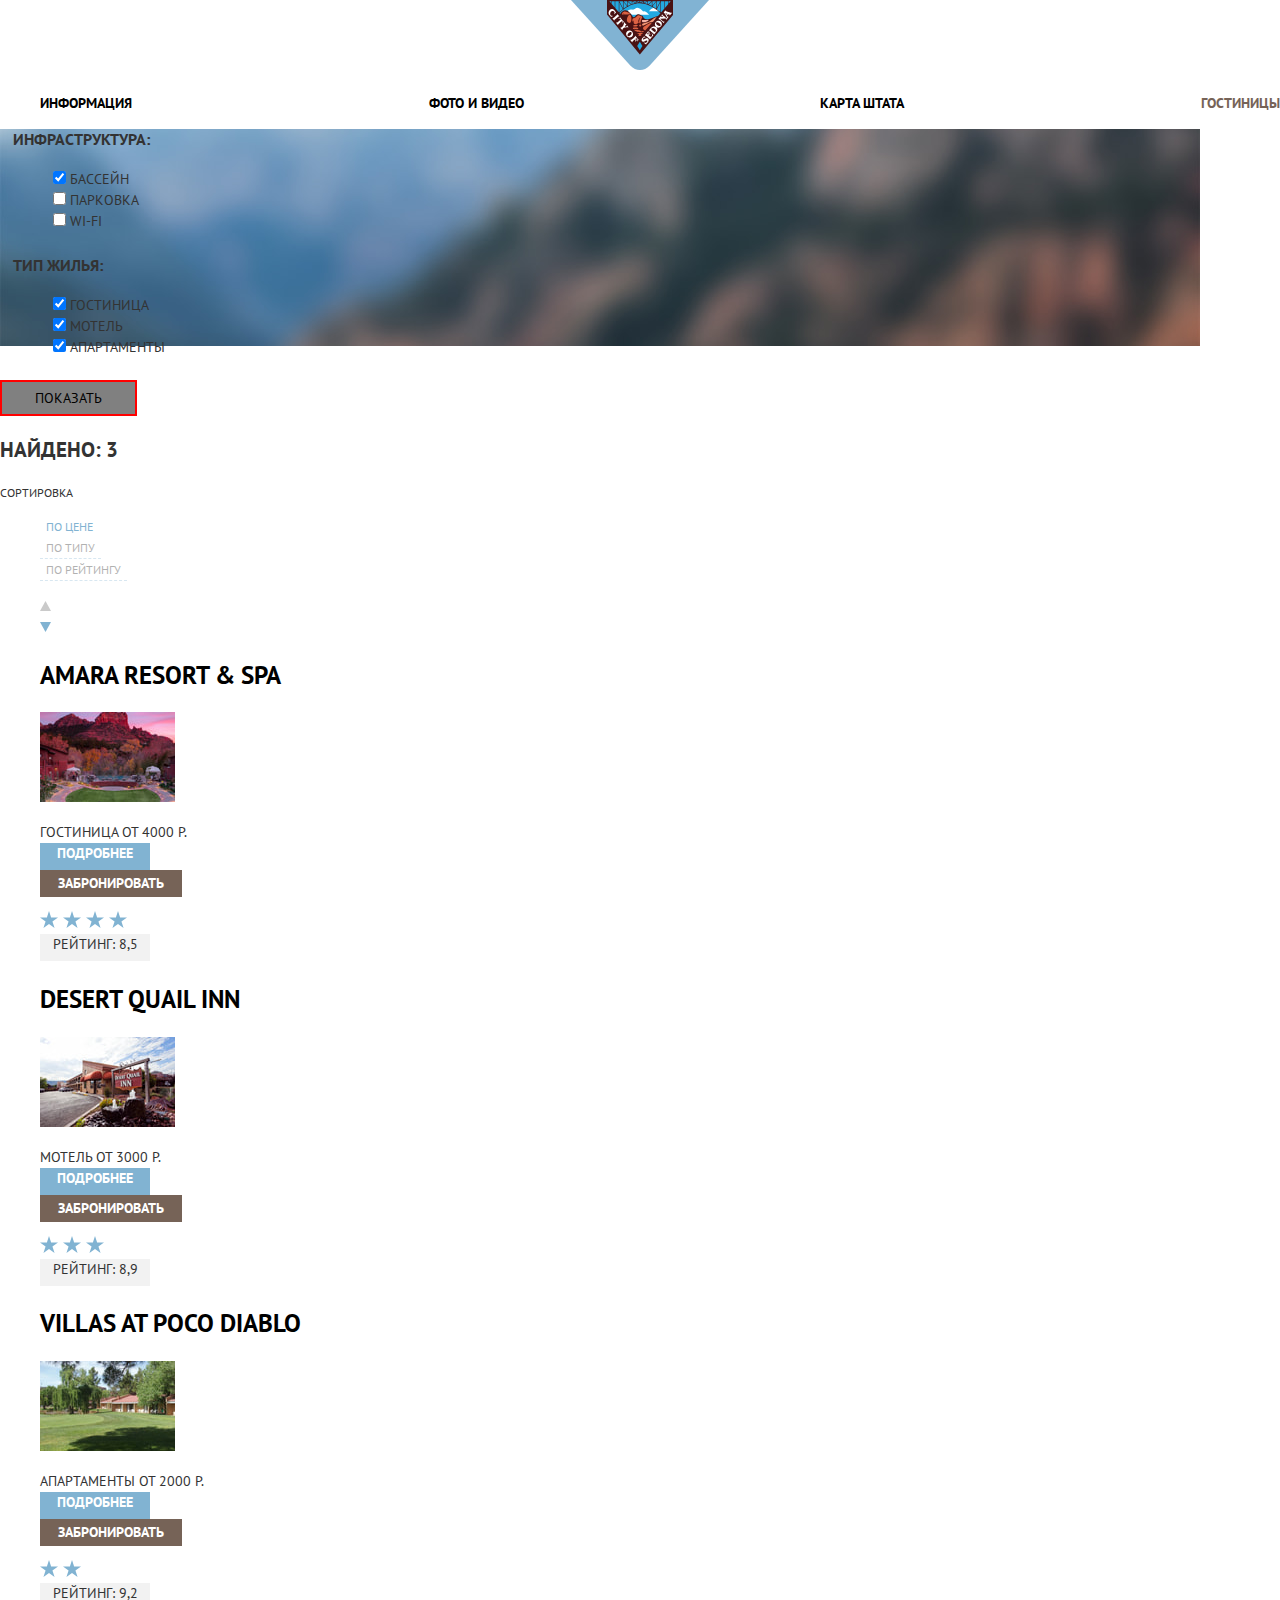
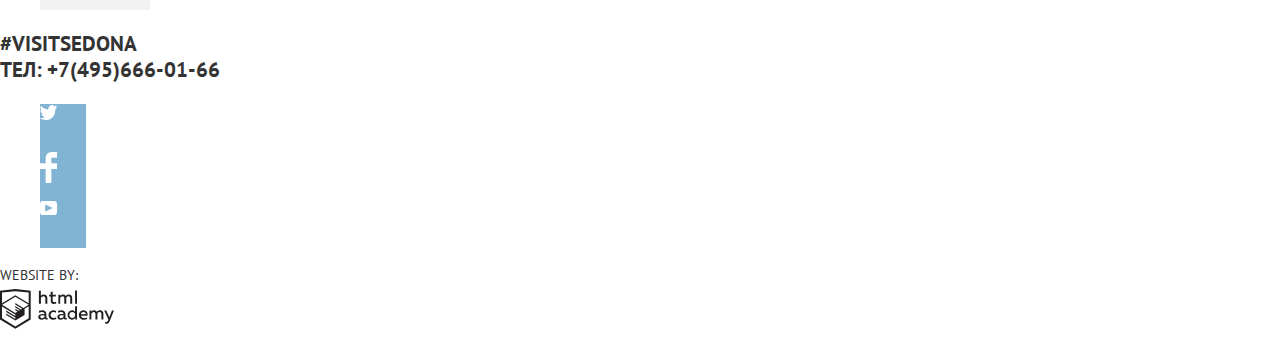
==== hotels.html @ 7e90b985 "Ссылки" ====
<!DOCTYPE html>
<html lang="ru">
  <head>
    <meta charset="utf-8">
    <title>HTML Academy: Седона</title>
    <link href="https://fonts.googleapis.com/css2?family=PT+Sans:wght@400;700&display=swap" rel="stylesheet"> 
    <link href="css/normalize.css" rel="stylesheet">
    <link href="css/style.css" rel="stylesheet">
  </head>
  <body>
    <header class="main-header">

      <nav class="main-navigation">
      <!--Небольшой логотип городка по центру сверху-->
        <a class="main-header-logo" href="index.html">
          <img src="img/index/sedona_logo.svg" width="138" height="70" alt="Логотип городка Cедона">
        </a>
      <!--Главная навигация-->
        <ul class="navigation-list">
          <li class="navigation-item"><a href="#">информация</a></li>
          <li class="navigation-item"><a href="#">фото и видео</a></li>
          <li class="navigation-item"><a href="#">карта штата</a></li>
          <li class="navigation-item"><a class="active-page" href="hotels.html">гостиницы</a></li>
        </ul>
      </nav>

    </header>

    <main>
      <!--Скрытый заголовок-->
      <h1 class="visually-hidden">Гостиницы городка Седона</h1>

      <section class="hotel-filter">
        <!--Скрытый заголовок-->
        <h2 class="visually-hidden">Фильтр гостиниц</h2>
        <form class="filter" action="https://echo.htmlacademy.ru" method="GET">
          <fieldset class="infrastructure">
            <legend>Инфраструктура:</legend>
            <ul class="infrastructure-list">
              <li class="infrastructure-item">
                <input type="checkbox" name="pool" id="filter-pool" checked>
                <label for="filter-pool">Бассейн</label>
              </li>
              <li class="infrastructure-item">
                <input type="checkbox" name="parking" id="filter-parking">
                <label for="filter-parking">Парковка</label>
              </li>
              <li class="infrastructure-item">
                <input type="checkbox" name="wi-fi" id="filter-wi-fi">
                <label for="filter-wi-fi">wi-fi</label>
              </li>
            </ul>
          </fieldset>
          <fieldset class="hotel-type">
            <legend>Тип жилья:</legend>
            <ul class="hotel-type-list">
              <li class="hotel-type-item">
                <input type="checkbox" name="hotel" id="filter-hotel" checked>
                <label for="filter-hotel">Гостиница</label>
              </li>
              <li class="hotel-type-item">
                <input type="checkbox" name="motel" id="filter-motel" checked>
                <label for="filter-motel">Мотель</label>
              </li>
              <li class="hotel-type-item">
                <input type="checkbox" name="apartment" id="filter-apartment"checked>
                <label for="filter-apartment">Апартаменты</label>
              </li>
            </ul>
          </fieldset>
          <button class="hotel-filter-button"type="submit">Показать</button>
        </form>
      </section>

      <section>
        <!--Скрытый заголовок-->
        <h2 class="visually-hidden">Список отобранных гостиниц</h2>
        <div class="sort-panel">
          <h3>Найдено: 3</h3>
          <p>Сортировка</p>
          <ul class="sort-by">
            <li>
              <button class="sort-button sort-active" type="button">По цене</button>
            </li>
            <li>
              <button class="sort-button" type="button">По типу</button>
            </li>
            <li>
              <button class="sort-button" type="button">По рейтингу</button>
            </li>
          </ul>
          <ul class="sort-order">
            <li>
              <button class="order-button up" type="button">
                <span class="visually-hidden">По возрастанию</span>
              </button>
            </li>
            <li>
              <button class="order-button down-active" type="button">
                <span class="visually-hidden">По убыванию</span>
              </button>
            </li>
          </ul>
        </div>
        <ul class="hotels-list">
          <li class="hotels-item">
            <a class="hotel-name" href="#">
              <h3>Amara Resort & Spa</h3>
            </a>
            <img src="img/hotels/amara_resort_spa.jpg" width="135" height="90"  alt="Общий вид гостиницы Amara Resort & Spa">
            <p>
              <span class="hotel-type">Гостиница</span>
              <span class="hotel-price">от 4000 р.</span><br>
              <a class="button detail-button" href="#">Подробнее</a>
              <button  class="button book-button" type="button">Забронировать</button>
            </p>
            <p>
              <!--не понятно как рисовать звездность, то есть повторять одну и ту же иконку несколько раз!?-->
              <img src="img/hotels/star_icon.svg" width="19" height="17"  alt="Звезочка">
              <img src="img/hotels/star_icon.svg" width="19" height="17"  alt="Звезочка">
              <img src="img/hotels/star_icon.svg" width="19" height="17"  alt="Звезочка">
              <img src="img/hotels/star_icon.svg" width="19" height="17"  alt="Звезочка">
              <span class="hotel-rating">Рейтинг: 8,5</span>
            </p>                   
          </li>
          <li class="hotels-item">
            <a class="hotel-name" href="#">
              <h3>Desert Quail Inn</h3>
            </a>
            <img src="img/hotels/desert_quail_inn.jpg" width="135" height="90"  alt="Общий вид мотеля Desert Quail Inn">
            <p>
              <span class="hotel-type">Мотель</span>
              <span class="hotel-price">от 3000 р.</span><br>
              <a class="button detail-button" href="#">Подробнее</a>
              <button class="button book-button" type="button">Забронировать</button>
            </p>
            <p>
              <img src="img/hotels/star_icon.svg" width="19" height="17"  alt="Звезочка">
              <img src="img/hotels/star_icon.svg" width="19" height="17"  alt="Звезочка">
              <img src="img/hotels/star_icon.svg" width="19" height="17"  alt="Звезочка">
              <span class="hotel-rating">Рейтинг: 8,9</span>
            </p>                   
          </li>
          <li class="hotels-item">
            <a class="hotel-name" href="#">
              <h3>Villas at Poco Diablo</h3>
            </a>
            <img src="img/hotels/villas_at_poco_diablo.jpg" width="135" height="90"  alt="Общий вид апратаментов Villas at Poco Diablo">
            <p>
              <span class="hotel-type">Апартаменты</span>
              <span class="hotel-price">от 2000 р.</span><br>
              <a class="button detail-button" href="#">Подробнее</a>
              <button class="button book-button" type="button">Забронировать</button>
            </p>
            <p>
              <img src="img/hotels/star_icon.svg" width="19" height="17"  alt="Звезочка">
              <img src="img/hotels/star_icon.svg" width="19" height="17"  alt="Звезочка">
              <span class="hotel-rating">Рейтинг: 9,2</span>
            </p>                   
          </li>
        </ul>
      </section>
          
    </main>

    <footer class="footer">

      <section class="footer-contacts">
        <h2 class="visually-hidden">Контактная информация</h2>
        <p>#visitsedona<br>
          тел: +7(495)666-01-66
        </p>
      </section>

      <section class="footer-socials">
        <h2 class="visually-hidden">Социальные сети</h2>
        <ul>
          <li>
            <a class="social-button" href="#">
              <span class="visually-hidden">Твиттер</span>
              <div class="wrap">
                <img src="img/index/twitter_icon.svg" width="17" height="17" alt="Иконка Твиттера">
              </div>
            </a>
          </li>
          <li>
            <a class="social-button" href="#">
              <span class="visually-hidden">Фейсбук</span>
              <div class="wrap">
                <img src="img/index/fb_icon.svg" width="17" height="17" alt="Иконка Фейсбук">
              </div>
            </a>
          </li>
          <li>
            <a class="social-button" href="#">
              <span class="visually-hidden">Youtube</span>
              <div class="wrap">
                <img src="img/index/youtube_icon.svg" width="17" height="17" alt="Иконка Youtube">
              </div>
            </a>
          </li>
        </ul>
      </section>

      <p class="footer-copyright">
        website by:
        <a href="https://htmlacademy.ru">
          <span class="visually-hidden">html academy</span>
        </a>
      </p>

    </footer>     

  </body>
</html>
---- css/style.css ----
/*Variables*/

:root {
    
    --basic-white: #ffffff;
    --basic-grey: #EEEEEE;
    --basic-black: #000000;

    --basic-blue-ligth: #81B3D2;
    --basic-blue: #669EC0;
    --basic-blue-dark: #5496BD;

    --basic-brown-ligth: #766357;
    --basic-brown: #604E43;
    --basic-brown-dark: #503E33;

    --basic-text: #333333;
    --basic-background: #888888;
    --input-background: #F2F2F2;
    --input-background-hover: #EBEBEB;
    --input-background-focus: #ffffff;
    --input-focus-border: #E5E5E5;


}

/*General*/

body {
    min-width: 1220px;
    margin: 0;
    padding: 0;
    font-family: "PT Sans", Arial, sans-serif;
    font-size: 14px;
    line-height: 21px;
    color: var(--basic-text);
    text-transform: uppercase; 
}

a {
    text-decoration: none;
}
  
img {
    max-width: 100%;
    height: auto;
}

.visually-hidden {
    position: absolute;
    clip: rect(0 0 0 0);
    width: 1px;
    height: 1px;
    margin: -1px;
}

/* Navigation */

.main-header {
    text-align: center;
}

.main-navigation {
    color: var(--basic-black);
    font-weight: bold;
    line-height: 24px;
}

.navigation-list {
    list-style: none;
    display: flex;
    justify-content: space-between;
}

.navigation-list a {
    color: var(--basic-black);
}

.navigation-list a:hover,
.navigation-list a:focus {
    color: var(--basic-blue-ligth);
}

.navigation-list a:active {
    color: var(--basic-black);
    opacity: 0.3;
}

.main-navigation .active-page {
    color: var(--basic-brown-ligth);
}

/* Big Welcome banner */

.welcome {
    text-align: center;
}

.welcome p {
    font-weight: bold;
    font-size: 21px;
    line-height: 26px;
    text-align: center;
}

.welcome-banner {
    width: 1200px;
    height: 509px;
    text-align: center;
    vertical-align: middle;
    background-color: var(--basic-black);
    background-image: url("../img/index/background_photo.jpg");
    background-position: center;
    background-repeat: no-repeat;
}

.welcome-banner::after {
    content: url("../img/index/background_shape.png");
}

/* Advantages */

.advantages .heading {
    line-height: 26px;
    text-align: center;
}

.advantages-list {
    list-style: none;
    background-color: var(--basic-grey);
}

.advantages-item {
    text-align: center;
}

.advantages-item:first-child,
.advantages-item:nth-child(2) {
    background-color: var(--basic-blue-ligth);
    color: var(--basic-white);
}

.advantages-item h3,
.advantages-item h4 {
    font-weight: bold;
    font-size: 21px;
    line-height: 21px;
}

.town-desc-list {
    list-style: none;
    background-color: var(--basic-white);
    color: var(--basic-black);
}

/*Appointment*/

.appointment {
    text-align: center;
}

.appointment-subtitle{
    font-weight: bold;
    font-size: 30px;
    line-height: 24px;  
}

.appointment-desc {
    line-height: 24px;
}
/*Appointment form*/

.appointment-item {
    font: inherit;
    font-weight: bold;
    line-height: 26px;
}

.appointment-item input {
    font: inherit;
    font-weight: bold;
    line-height: 26px;
    text-transform: uppercase;
    
    height: 38px;
    border: none;
}

.calendar input {
    width: 346px;
    background-color: var(--input-background);
    background-image: url("../img/index/calendar_icon.svg");
    background-position: 320px, 0;
    background-repeat: no-repeat;
}

.quantity input {
    width: 114px;
    background-color: var(--input-background);
}

.appointment-item input:hover {
    background-color: var(--input-background-hover);
}

.appointment-item input:focus {
    height: 34px;
    background-color: var(--input-background-focus);
    border: 2px solid var(--input-focus-border);
}

.calendar input:hover {
    background-image: url("../img/index/calendar_icon_hover.svg");
}

.calendar input:focus {
    background-image: url("../img/index/calendar_icon_active.svg");
    width: 342px;
}

.quantity input:focus {
    width: 110px;
}

/*Button*/

.button {
    font: inherit;
    font-weight: bold;
    
    color: var(--basic-white);
    border: none;
    text-align: center;
    vertical-align: middle;
    text-transform: uppercase;
}

.appointment-button {
    font-size: 21px;
    line-height: 26px;
    width: 568px;
    height: 86px;
    background-color: var(--basic-brown-ligth);
}

.appointment-button:hover,
.appointment-button:focus {
    background-color: var(--basic-brown);
}

.appointment-button:active {
    background-color: var(--basic-brown-dark);
    color: rgba(255, 255, 255, 0.3);
}

.hotel-search-button {
    font-size: 21px;
    line-height: 26px;
    background-color: var(--basic-blue-ligth);
    width: 458px;
    height: 58px;
}

.hotel-search-button:hover,
.hotel-search-button:focus {
    background-color: var(--basic-blue);
}

.hotel-search-button:active {
    background-color: var(--basic-blue-dark);
    color: rgba(255, 255, 255, 0.3);
}

/*Footer Contacts*/

.footer-contacts {
    font-size: 21px;
    font-weight: bold;
    line-height: 26px;
}

/*Footer Socials*/

.footer-socials ul {
    list-style: none;
}

.social-button .wrap {
    width: 46px;
    height: 48px;
    background-color: var(--basic-blue-ligth);
    /* Проблема с центрированием иконок в обертке */
}

.social-button .wrap:hover,
.social-button .wrap:focus {
    background-color: var(--basic-blue);
}

.social-button .wrap:active {
    background-color: var(--basic-blue-dark);
    /* Проблема с прозрачностью иконок в активном состоянии */
}

/*Footer Copyright*/

.footer-copyright {
    line-height: 26px;

}

.footer-copyright a {
    display: block;
    width: 115px;
    height: 41px;
    
    background-image: url("../img/index/logo_htmlacademy_2.svg");
    background-repeat: no-repeat;
}

.footer-copyright a:hover,
.footer-copyright a:focus {
    background-image: url("../img/index/logo_htmlacademy_hover.svg");
}

.footer-copyright a:active {
    background-image: url("../img/index/logo_htmlacademy_active.svg");
}


/* Hotels page */

/* Hotel filter */

.hotel-filter {
    width: 1200px;
    /* height: 217px; */
    background-image: url("../img/hotels/background.jpg");
    background-repeat: no-repeat;
}

.filter fieldset{
    border: none;
}

.filter legend {
    font-weight: bold;
    font-size: 16px;
    line-height: 21px;
}

.filter ul {
    list-style: none;
}

.hotel-filter-button {
    width: 137px;
    height: 36px;
    background-color: gray; /*пока чтобы видно было transparent*/
    border: 2px solid red; /*тоже чтобы было видно basic-white*/
    text-transform: uppercase;
}

.hotel-filter-button:hover,
.hotel-filter-button:focus {
    background-color: var(--basic-white);
}

/* Sort panel */

.sort-panel h3 {
    font-weight: bold;
    font-size: 21px;
    line-height: 26px;
}

.sort-panel p {
    font-size: 12px;
    line-height: 18px;
}

.sort-by {
    list-style: none;
}

.sort-order {
    list-style: none;
}

.sort-button {
    font-size: 12px;
    line-height: 18px;
    text-transform: uppercase;
    border: none;
    border-bottom: 1px dashed var(--basic-blue-ligth);
    /*не нравится как проявляет себя подчеркивание при интерактиве*/
    background-color: transparent;
    opacity: 0.3;
}

.sort-active {
    border: none;
    color: var(--basic-blue-ligth);
    opacity: 1;
}

.sort-button:hover,
.sort-button:focus {
    color: var(--basic-blue-ligth);
    opacity: 1;
}

.sort-button:active {
    color: var(--basic-black);
    border: none;
    opacity: 1;
}

.order-button {
    width: 11px;
    height: 10px;
    background-color: transparent;
    border: none;
    background-repeat: no-repeat;
}

.sort-order .up {
    background-image: url("../img/hotels/up_rect_icon.svg");
}

.sort-order .up-active {
    background-image: url("../img/hotels/up_rect_active_icon.svg");
}

.sort-order .up:hover,
.sort-order .up:focus,
.sort-order .up-active:hover,
.sort-order .up-active:focus {
    background-image: url("../img/hotels/up_rect_hover_icon.svg");
}

.sort-order .up:active,
.sort-order .up-active:active {
    background-image: url("../img/hotels/up_rect_active_icon.svg");
}

.sort-order .down {
    background-image: url("../img/hotels/down_rect_icon.svg");
}

.sort-order .down-active {
    background-image: url("../img/hotels/down_rect_active_icon.svg");
}

.sort-order .down:hover,
.sort-order .down:focus,
.sort-order .down-active:hover,
.sort-order .down-active:focus {
    background-image: url("../img/hotels/down_rect_hover_icon.svg");
}

.sort-order .down:active,
.sort-order .down-active:active {
    background-image: url("../img/hotels/down_rect_active_icon.svg");
}

/* Searched hotels */

.hotels-list {
    list-style: none;
}

.hotels-list .hotel-name {
    color: var(--basic-black);
    font-weight: bold;
    font-size: 21px;
    line-height: 26px;  
}

.hotels-list .hotel-name:hover,
.hotels-list .hotel-name:focus {
    color: var(--basic-blue-ligth);
}

.hotels-list .hotel-name:active {
    color: var(--basic-black);
    opacity: 0.3;
}

.hotel-rating {
    display: block;
    width: 110px;
    height: 27px;
    text-align: center;
    background-color: var(--input-background);

}

/*Buttons*/

.detail-button {
    display: block;
    width: 110px;
    height: 27px;
    background-color: var(--basic-blue-ligth);
}

.detail-button:hover,
.detail-button:focus {
    background-color: var(--basic-blue);
}

.detail-button:active {
    background-color: var(--basic-blue-dark);
    color: rgba(255, 255, 255, 0.3);
}

.book-button {
    width: 142px;
    height: 27px;
    background-color: var(--basic-brown-ligth);
}

.book-button:hover,
.book-button:focus {
    background-color: var(--basic-brown);
}

.book-button:active {
    background-color: var(--basic-brown-dark);
    color: rgba(255, 255, 255, 0.3);
}
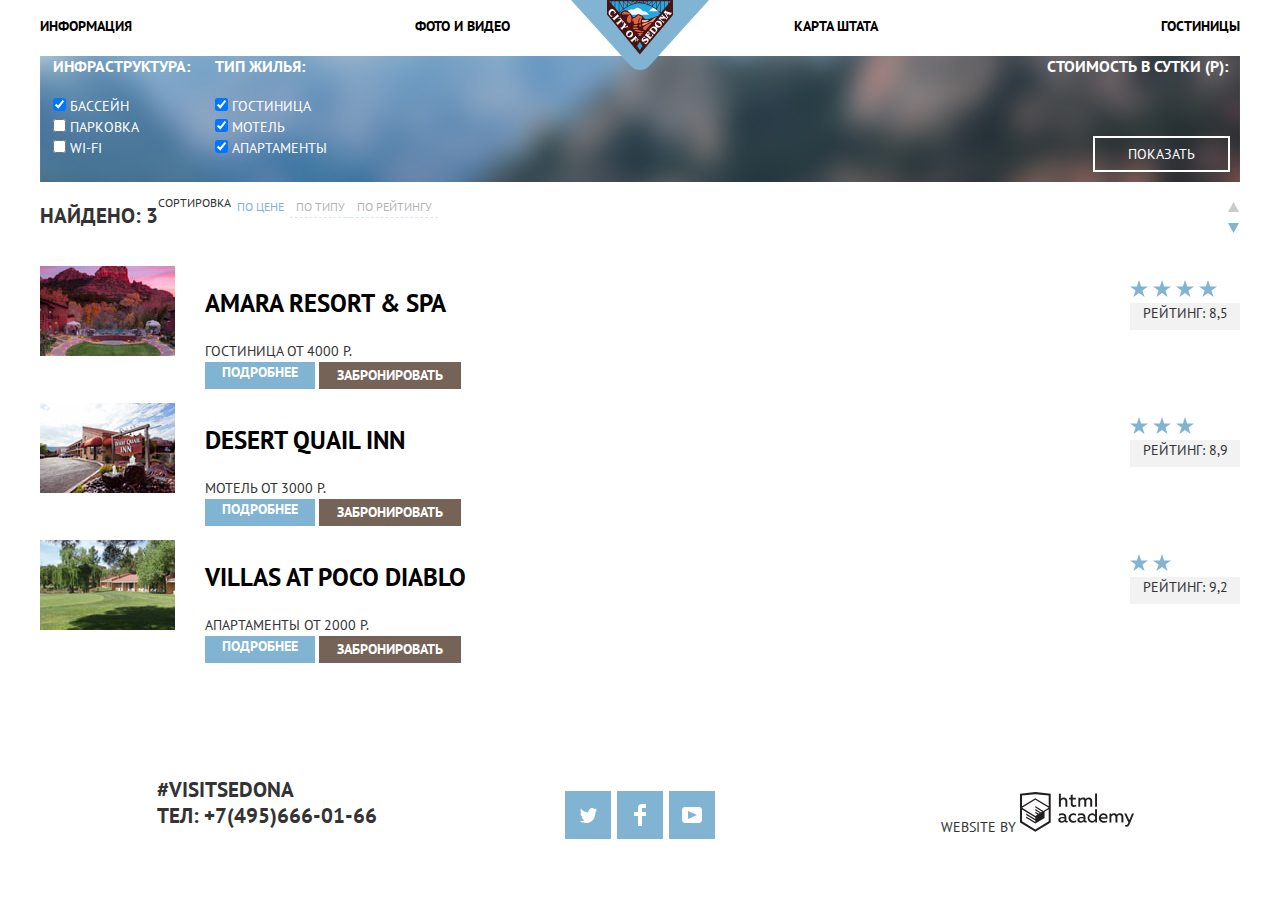
==== commit c4d1fbde: "Базовая сетка." ====
--- a/hotels.html
+++ b/hotels.html
@@ -9,24 +9,26 @@
   </head>
   <body>
     <header class="main-header">
-
       <nav class="main-navigation">
       <!--Небольшой логотип городка по центру сверху-->
-        <a class="main-header-logo" href="index.html">
-          <img src="img/index/sedona_logo.svg" width="138" height="70" alt="Логотип городка Cедона">
-        </a>
+        <div class="main-header-logo-wrap">
+          <a class="main-header-logo" href="index.html">
+            <img src="img/index/sedona_logo.svg" width="138" height="70" alt="Логотип городка Cедона">
+          </a>
+        </div>
       <!--Главная навигация-->
-        <ul class="navigation-list">
-          <li class="navigation-item"><a href="#">информация</a></li>
-          <li class="navigation-item"><a href="#">фото и видео</a></li>
-          <li class="navigation-item"><a href="#">карта штата</a></li>
-          <li class="navigation-item"><a class="active-page" href="hotels.html">гостиницы</a></li>
-        </ul>
+        <div class="container">
+          <ul class="navigation-list">
+            <li><a href="#">информация</a></li>
+            <li><a href="#">фото и видео</a></li>
+            <li><a href="#">карта штата</a></li>
+            <li><a href="hotels.html">гостиницы</a></li>
+          </ul>
+        </div>
       </nav>
-
     </header>
 
-    <main>
+    <main class="container">
       <!--Скрытый заголовок-->
       <h1 class="visually-hidden">Гостиницы городка Седона</h1>
 
@@ -68,6 +70,9 @@
               </li>
             </ul>
           </fieldset>
+          <fieldset class="hotel-price">
+            <legend>Стоимость в сутки (р):</legend>
+          </fieldset>
           <button class="hotel-filter-button"type="submit">Показать</button>
         </form>
       </section>
@@ -104,17 +109,21 @@
         </div>
         <ul class="hotels-list">
           <li class="hotels-item">
-            <a class="hotel-name" href="#">
-              <h3>Amara Resort & Spa</h3>
-            </a>
-            <img src="img/hotels/amara_resort_spa.jpg" width="135" height="90"  alt="Общий вид гостиницы Amara Resort & Spa">
-            <p>
-              <span class="hotel-type">Гостиница</span>
-              <span class="hotel-price">от 4000 р.</span><br>
-              <a class="button detail-button" href="#">Подробнее</a>
-              <button  class="button book-button" type="button">Забронировать</button>
-            </p>
-            <p>
+            <div class="hotel-name-wrap">
+              <a class="hotel-name" href="#">
+                <h3>Amara Resort & Spa</h3>
+              </a>              
+              <p>
+                <span class="hotel-type">Гостиница</span>
+                <span class="hotel-price">от 4000 р.</span><br>
+                <a class="button detail-button" href="#">Подробнее</a>
+                <button  class="button book-button" type="button">Забронировать</button>
+              </p>
+            </div>
+            <div class="hotels-item-image">
+              <img src="img/hotels/amara_resort_spa.jpg" width="135px" height="90px"  alt="Общий вид гостиницы Amara Resort & Spa">
+            </div>
+            <p class="hotel-rating-wrap">
               <!--не понятно как рисовать звездность, то есть повторять одну и ту же иконку несколько раз!?-->
               <img src="img/hotels/star_icon.svg" width="19" height="17"  alt="Звезочка">
               <img src="img/hotels/star_icon.svg" width="19" height="17"  alt="Звезочка">
@@ -124,17 +133,21 @@
             </p>                   
           </li>
           <li class="hotels-item">
-            <a class="hotel-name" href="#">
-              <h3>Desert Quail Inn</h3>
-            </a>
-            <img src="img/hotels/desert_quail_inn.jpg" width="135" height="90"  alt="Общий вид мотеля Desert Quail Inn">
-            <p>
-              <span class="hotel-type">Мотель</span>
-              <span class="hotel-price">от 3000 р.</span><br>
-              <a class="button detail-button" href="#">Подробнее</a>
-              <button class="button book-button" type="button">Забронировать</button>
-            </p>
-            <p>
+            <div class="hotel-name-wrap">
+              <a class="hotel-name" href="#">
+                <h3>Desert Quail Inn</h3>
+              </a>
+              <p>
+                <span class="hotel-type">Мотель</span>
+                <span class="hotel-price">от 3000 р.</span><br>
+                <a class="button detail-button" href="#">Подробнее</a>
+                <button class="button book-button" type="button">Забронировать</button>
+              </p>
+            </div>
+            <div class="hotels-item-image">
+              <img src="img/hotels/desert_quail_inn.jpg" width="135" height="90"  alt="Общий вид мотеля Desert Quail Inn">
+            </div>
+            <p class="hotel-rating-wrap">
               <img src="img/hotels/star_icon.svg" width="19" height="17"  alt="Звезочка">
               <img src="img/hotels/star_icon.svg" width="19" height="17"  alt="Звезочка">
               <img src="img/hotels/star_icon.svg" width="19" height="17"  alt="Звезочка">
@@ -142,17 +155,21 @@
             </p>                   
           </li>
           <li class="hotels-item">
-            <a class="hotel-name" href="#">
-              <h3>Villas at Poco Diablo</h3>
-            </a>
-            <img src="img/hotels/villas_at_poco_diablo.jpg" width="135" height="90"  alt="Общий вид апратаментов Villas at Poco Diablo">
-            <p>
-              <span class="hotel-type">Апартаменты</span>
-              <span class="hotel-price">от 2000 р.</span><br>
-              <a class="button detail-button" href="#">Подробнее</a>
-              <button class="button book-button" type="button">Забронировать</button>
-            </p>
-            <p>
+            <div class="hotel-name-wrap">
+              <a class="hotel-name" href="#">
+                <h3>Villas at Poco Diablo</h3>
+              </a>
+              <p>
+                <span class="hotel-type">Апартаменты</span>
+                <span class="hotel-price">от 2000 р.</span><br>
+                <a class="button detail-button" href="#">Подробнее</a>
+                <button class="button book-button" type="button">Забронировать</button>
+              </p>
+            </div>
+            <div class="hotels-item-image">
+              <img src="img/hotels/villas_at_poco_diablo.jpg" width="135" height="90"  alt="Общий вид апратаментов Villas at Poco Diablo">
+            </div>
+            <p class="hotel-rating-wrap">
               <img src="img/hotels/star_icon.svg" width="19" height="17"  alt="Звезочка">
               <img src="img/hotels/star_icon.svg" width="19" height="17"  alt="Звезочка">
               <span class="hotel-rating">Рейтинг: 9,2</span>
@@ -164,52 +181,50 @@
     </main>
 
     <footer class="footer">
-
-      <section class="footer-contacts">
-        <h2 class="visually-hidden">Контактная информация</h2>
-        <p>#visitsedona<br>
-          тел: +7(495)666-01-66
+      <div class="container">
+
+        <section class="footer-contacts">
+          <h2 class="visually-hidden">Контактная информация</h2>
+          <p>#visitsedona<br>
+            тел: +7(495)666-01-66
+          </p>
+        </section>
+
+        <section class="footer-socials">
+          <h2 class="visually-hidden">Социальные сети</h2>
+          <ul>
+            <li>
+              <a class="social-button" href="#">
+                <div class="social-button-wrap social-button-twitter">
+                  <span class="visually-hidden">Твиттер</span>                  
+                </div>
+              </a>
+            </li>
+            <li>
+              <a class="social-button" href="#">
+                <div class="social-button-wrap social-button-fb">
+                  <span class="visually-hidden">Фейсбук</span>                  
+                </div>
+              </a>
+            </li>
+            <li>
+              <a class="social-button" href="#">                
+                <div class="social-button-wrap social-button-youtube">
+                  <span class="visually-hidden">Youtube</span>                  
+                </div>
+              </a>
+            </li>
+          </ul>
+        </section>
+
+        <p class="footer-copyright">
+          website by 
+          <a href="https://htmlacademy.ru">
+            <span class="visually-hidden">html academy</span>
+          </a>
         </p>
-      </section>
-
-      <section class="footer-socials">
-        <h2 class="visually-hidden">Социальные сети</h2>
-        <ul>
-          <li>
-            <a class="social-button" href="#">
-              <span class="visually-hidden">Твиттер</span>
-              <div class="wrap">
-                <img src="img/index/twitter_icon.svg" width="17" height="17" alt="Иконка Твиттера">
-              </div>
-            </a>
-          </li>
-          <li>
-            <a class="social-button" href="#">
-              <span class="visually-hidden">Фейсбук</span>
-              <div class="wrap">
-                <img src="img/index/fb_icon.svg" width="17" height="17" alt="Иконка Фейсбук">
-              </div>
-            </a>
-          </li>
-          <li>
-            <a class="social-button" href="#">
-              <span class="visually-hidden">Youtube</span>
-              <div class="wrap">
-                <img src="img/index/youtube_icon.svg" width="17" height="17" alt="Иконка Youtube">
-              </div>
-            </a>
-          </li>
-        </ul>
-      </section>
-
-      <p class="footer-copyright">
-        website by:
-        <a href="https://htmlacademy.ru">
-          <span class="visually-hidden">html academy</span>
-        </a>
-      </p>
-
-    </footer>     
+      </div>  
+    </footer>   
 
   </body>
 </html>
--- a/css/style.css
+++ b/css/style.css
@@ -26,6 +26,10 @@
 
 /*General*/
 
+*, *::before, *::after {
+    box-sizing: border-box;
+}
+
 body {
     min-width: 1220px;
     margin: 0;
@@ -54,6 +58,29 @@
     margin: -1px;
 }
 
+/* Grid */
+
+.page {
+    height: 100%;
+}
+
+.page-body {
+    min-height: 100%;
+    display: grid;
+    grid-template-rows: min-content 1fr min-content;
+    align-content: start;
+}
+
+/* Main header */
+
+.main-header {
+    
+  
+    /* outline: 5px solid rgba(0, 255, 0, 0.3);
+    outline-offset: -5px; */
+}
+
+
 /* Navigation */
 
 .main-header {
@@ -61,6 +88,12 @@
 }
 
 .main-navigation {
+    display: flex;
+    flex-direction: column;
+    align-items: center;
+
+    height: 56px;
+
     color: var(--basic-black);
     font-weight: bold;
     line-height: 24px;
@@ -68,6 +101,7 @@
 
 .navigation-list {
     list-style: none;
+    padding: 0;
     display: flex;
     justify-content: space-between;
 }
@@ -90,9 +124,22 @@
     color: var(--basic-brown-ligth);
 }
 
+/* Container */
+
+.container {
+    width: 1220px;
+    margin: 0 auto;
+    padding: 0 10px;   
+}
+
+.main-header-logo-wrap {
+    position: absolute;    
+}
+
 /* Big Welcome banner */
 
 .welcome {
+
     text-align: center;
 }
 
@@ -104,21 +151,39 @@
 }
 
 .welcome-banner {
-    width: 1200px;
+
+    display: flex;
+    flex-direction: column;
+    align-items: center;
+    justify-content: space-between;
+    
     height: 509px;
-    text-align: center;
-    vertical-align: middle;
-    background-color: var(--basic-black);
+   
+    
+    
     background-image: url("../img/index/background_photo.jpg");
     background-position: center;
     background-repeat: no-repeat;
 }
 
+.welcome-banner-image {
+    margin-top: 80px;
+}
+
 .welcome-banner::after {
     content: url("../img/index/background_shape.png");
-}
+    margin-bottom: -5px; 
+} 
 
 /* Advantages */
+
+.test .list  {
+    list-style: none;
+    margin: 0;
+    padding: 0;
+}
+
+
 
 .advantages .heading {
     line-height: 26px;
@@ -126,20 +191,48 @@
 }
 
 .advantages-list {
-    list-style: none;
+    display: grid;
+    grid-template-columns: 1fr 1fr 1fr;
+    
+    
+
+    list-style: none;
+    padding: 0;
     background-color: var(--basic-grey);
 }
 
 .advantages-item {
     text-align: center;
+    min-height: 256px;    
 }
 
 .advantages-item:first-child,
 .advantages-item:nth-child(2) {
+    grid-column-start: 1;
+    grid-column-end: 4;
+       
+
     background-color: var(--basic-blue-ligth);
     color: var(--basic-white);
 }
 
+.advantages-item-desc-wrap {
+    display: flex;
+    justify-content: center;
+    align-items: center;
+    min-height: 256px;
+  
+}
+
+.advantages-item-desc-wrap2 {
+    margin: auto;
+    
+}
+
+.advantages-item-desc-wrap2 .devil-bridge-img {
+    order: -1;
+}
+
 .advantages-item h3,
 .advantages-item h4 {
     font-weight: bold;
@@ -148,11 +241,29 @@
 }
 
 .town-desc-list {
-    list-style: none;
+    display: flex;
+    justify-content: space-around;
+    list-style: none;
+    padding: 0;
     background-color: var(--basic-white);
     color: var(--basic-black);
 }
 
+.town-desc-item {
+    display: flex;
+    flex-direction: column;
+    align-items: center;
+    padding-top: 70px;
+    padding-bottom: 85px;
+
+    /* outline: 5px solid rgba(17, 0, 255, 0.3);
+    outline-offset: -5px; */
+}
+
+.town-desc-item img{
+    order: -1;
+}
+
 /*Appointment*/
 
 .appointment {
@@ -173,7 +284,7 @@
 .appointment-item {
     font: inherit;
     font-weight: bold;
-    line-height: 26px;
+    line-height: 26px;    
 }
 
 .appointment-item input {
@@ -271,48 +382,107 @@
     color: rgba(255, 255, 255, 0.3);
 }
 
-/*Footer Contacts*/
+/* Footer */
+
+.footer {
+    margin-top: 100px;
+}
+
+
+.footer .container {
+    display: grid;
+    grid-template-columns: 1fr 1fr 1fr;
+
+}
+
+/* Footer Contacts */
 
 .footer-contacts {
     font-size: 21px;
     font-weight: bold;
     line-height: 26px;
+
+    margin: 0;
+    padding: 0;
+    width: 400;
+}
+
+.footer-contacts p{
+    margin: 0;
+    padding-left: 117px;
 }
 
 /*Footer Socials*/
 
+.footer-socials {
+    width: 150px;
+    justify-self: center;
+}
+
 .footer-socials ul {
-    list-style: none;
-}
-
-.social-button .wrap {
+    display: flex;
+    justify-content: space-between;
+
+    list-style: none;
+    padding: 0;
+}
+
+.social-button-twitter {
+    background-image: url("../img/index/twitter_icon.svg");   
+}
+
+.social-button-twitter:active {
+    background-image: url("../img/index/twitter_icon_active.svg");
+}
+
+.social-button-fb {
+    background-image: url("../img/index/fb_icon.svg");
+}
+
+.social-button-fb:active {
+    background-image: url("../img/index/fb_icon_active.svg");
+}
+
+.social-button-youtube {
+    background-image: url("../img/index/youtube_icon.svg");
+}
+
+.social-button-youtube:active {
+    background-image: url("../img/index/youtube_icon_active.svg");
+}
+
+.social-button .social-button-wrap {
     width: 46px;
     height: 48px;
     background-color: var(--basic-blue-ligth);
-    /* Проблема с центрированием иконок в обертке */
-}
-
-.social-button .wrap:hover,
-.social-button .wrap:focus {
+    background-position: center center;
+    background-repeat: no-repeat;
+}
+
+
+.social-button .social-button-wrap:hover,
+.social-button .social-button-wrap:focus {
     background-color: var(--basic-blue);
 }
 
-.social-button .wrap:active {
+.social-button .social-button-wrap:active {
     background-color: var(--basic-blue-dark);
+    
     /* Проблема с прозрачностью иконок в активном состоянии */
 }
 
 /*Footer Copyright*/
 
 .footer-copyright {
-    line-height: 26px;
-
+    line-height: 26px;   
+    padding-left: 101px;
 }
 
 .footer-copyright a {
-    display: block;
+    display: inline-block;
     width: 115px;
     height: 41px;
+    
     
     background-image: url("../img/index/logo_htmlacademy_2.svg");
     background-repeat: no-repeat;
@@ -331,6 +501,29 @@
 /* Hotels page */
 
 /* Hotel filter */
+
+.hotel-filter {
+    color: var(--basic-white);
+}
+
+.hotel-filter .filter {
+    display: flex;
+    
+}
+
+.filter .hotel-price {
+    margin-left: auto;
+}
+
+.filter {
+    position: relative;
+}
+
+.filter .hotel-filter-button {
+    position: absolute;
+    right: 10px;
+    bottom: 10px;
+}
 
 .hotel-filter {
     width: 1200px;
@@ -351,13 +544,15 @@
 
 .filter ul {
     list-style: none;
+    padding: 0;
 }
 
 .hotel-filter-button {
     width: 137px;
     height: 36px;
-    background-color: gray; /*пока чтобы видно было transparent*/
-    border: 2px solid red; /*тоже чтобы было видно basic-white*/
+    color: var(--basic-white);
+    background-color: transparent; /*пока чтобы видно было transparent*/
+    border: 2px solid var(--basic-white); /*тоже чтобы было видно basic-white*/
     text-transform: uppercase;
 }
 
@@ -368,6 +563,10 @@
 
 /* Sort panel */
 
+.sort-panel {
+    display: flex;
+}
+
 .sort-panel h3 {
     font-weight: bold;
     font-size: 21px;
@@ -380,11 +579,17 @@
 }
 
 .sort-by {
-    list-style: none;
+    display: flex;
+
+    list-style: none;
+    padding: 0;
 }
 
 .sort-order {
-    list-style: none;
+    margin-left: auto;
+
+    list-style: none;
+    padding: 0;
 }
 
 .sort-button {
@@ -468,6 +673,27 @@
 
 .hotels-list {
     list-style: none;
+    padding: 0;
+}
+
+.hotels-item {
+    display: flex;
+    justify-content: space-between;
+    align-content: space-between;
+}
+
+.hotels-item-image {
+    order: -1;
+    /* outline: 5px solid rgba(5, 238, 180, 0.3);
+    outline-offset: -5px; */
+}
+
+.hotel-rating-wrap {
+    margin-left: auto;
+}
+
+.hotel-name-wrap {
+    margin-left: 30px;
 }
 
 .hotels-list .hotel-name {
@@ -499,7 +725,7 @@
 /*Buttons*/
 
 .detail-button {
-    display: block;
+    display: inline-block;
     width: 110px;
     height: 27px;
     background-color: var(--basic-blue-ligth);
@@ -516,6 +742,7 @@
 }
 
 .book-button {
+    display: inline-block;
     width: 142px;
     height: 27px;
     background-color: var(--basic-brown-ligth);
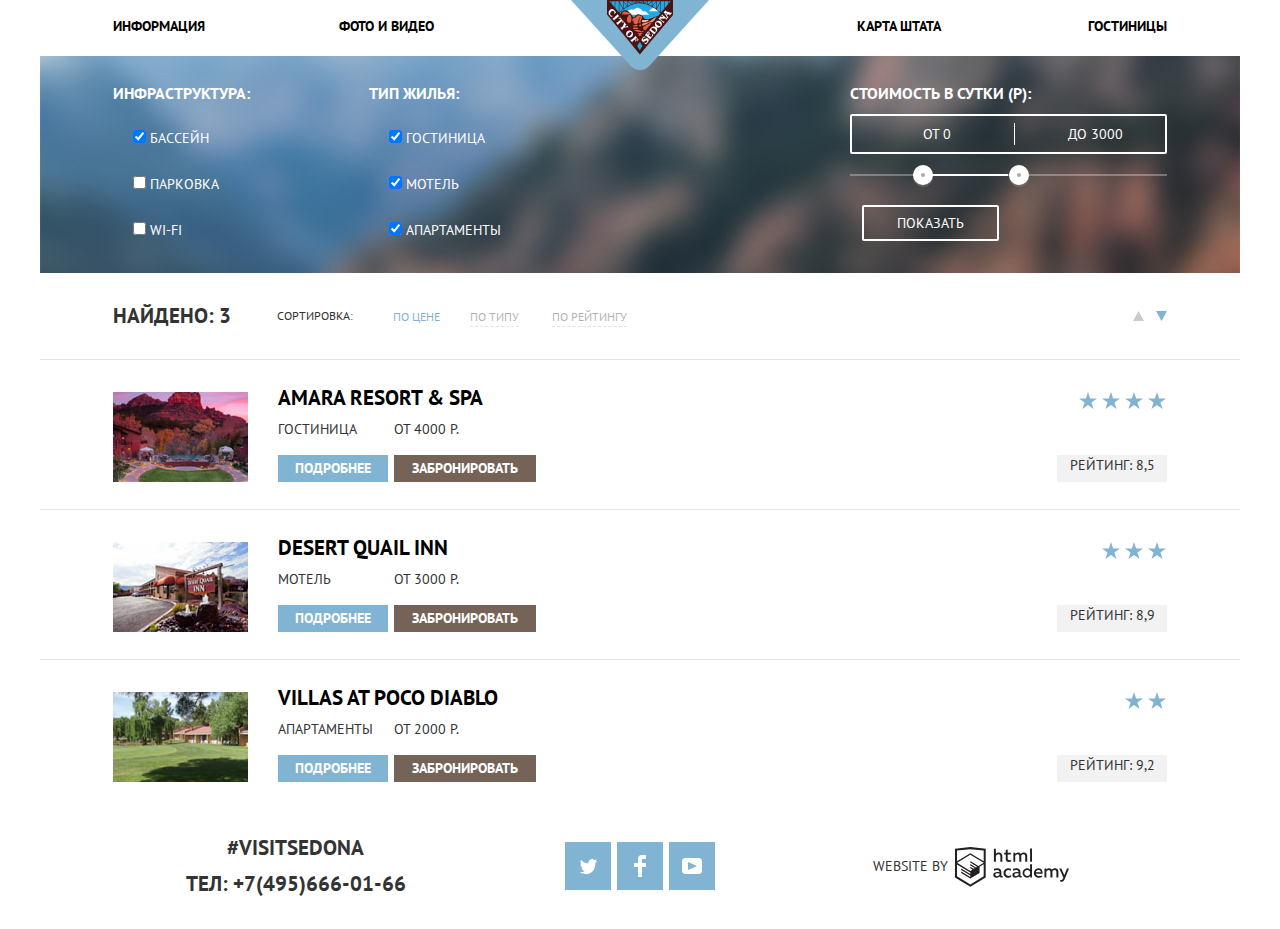
==== commit ab22c0db: "Завершение стилизации" ====
--- a/hotels.html
+++ b/hotels.html
@@ -72,6 +72,27 @@
           </fieldset>
           <fieldset class="hotel-price">
             <legend>Стоимость в сутки (р):</legend>
+            <div class="range-filter">
+              <div class="price-controls">
+                <label class="min-price">
+                  от <input type="number" name="min-price" value="0">
+                </label>
+                <div class="stick"></div>                
+                <label class="max-price">
+                  до <input type="number" name="max-price" value="3000">
+                </label>
+              </div>
+              <div class="range-controls">
+                <div class="scale">
+                  <div class="bar" style="
+                    width: 30%;
+                    margin-left: 20%
+                  "></div>
+                </div>
+                <div class="toggle toggle-min" tabindex="0" style="left: 20%"></div>
+                <div class="toggle toggle-max" tabindex="0" style="left: 50%"></div>
+              </div> 
+            </div>
           </fieldset>
           <button class="hotel-filter-button"type="submit">Показать</button>
         </form>
@@ -82,7 +103,7 @@
         <h2 class="visually-hidden">Список отобранных гостиниц</h2>
         <div class="sort-panel">
           <h3>Найдено: 3</h3>
-          <p>Сортировка</p>
+          <p>Сортировка:</p>
           <ul class="sort-by">
             <li>
               <button class="sort-button sort-active" type="button">По цене</button>
@@ -107,73 +128,85 @@
             </li>
           </ul>
         </div>
+
         <ul class="hotels-list">
           <li class="hotels-item">
-            <div class="hotel-name-wrap">
-              <a class="hotel-name" href="#">
-                <h3>Amara Resort & Spa</h3>
-              </a>              
-              <p>
-                <span class="hotel-type">Гостиница</span>
-                <span class="hotel-price">от 4000 р.</span><br>
-                <a class="button detail-button" href="#">Подробнее</a>
-                <button  class="button book-button" type="button">Забронировать</button>
-              </p>
+            <div class="hotel-name-main-wrap">
+              <div class="hotel-name-wrap">
+                <a class="hotel-name" href="#">
+                  <h3>Amara Resort & Spa</h3>
+                </a>              
+                <p>
+                  <span class="hotel-type">Гостиница</span>
+                  <span class="hotel-price">от 4000 р.</span>
+                  <a class="button detail-button" href="#">Подробнее</a>
+                  <button  class="button book-button" type="button">Забронировать</button>
+                </p>
+              </div>
+              <div class="hotels-item-image">
+                <img src="img/hotels/amara_resort_spa.jpg" width="135" height="90"  alt="Общий вид гостиницы Amara Resort & Spa">
+              </div>
+              <div class="hotel-rating-wrap">
+                <div class="star-line">
+                  <img src="img/hotels/star_icon.svg" width="19" height="17"  alt="Звезочка">
+                  <img src="img/hotels/star_icon.svg" width="19" height="17"  alt="Звезочка">
+                  <img src="img/hotels/star_icon.svg" width="19" height="17"  alt="Звезочка">
+                  <img src="img/hotels/star_icon.svg" width="19" height="17"  alt="Звезочка">
+                </div>
+                <span class="hotel-rating">Рейтинг: 8,5</span>
+              </div>
             </div>
-            <div class="hotels-item-image">
-              <img src="img/hotels/amara_resort_spa.jpg" width="135px" height="90px"  alt="Общий вид гостиницы Amara Resort & Spa">
-            </div>
-            <p class="hotel-rating-wrap">
-              <!--не понятно как рисовать звездность, то есть повторять одну и ту же иконку несколько раз!?-->
-              <img src="img/hotels/star_icon.svg" width="19" height="17"  alt="Звезочка">
-              <img src="img/hotels/star_icon.svg" width="19" height="17"  alt="Звезочка">
-              <img src="img/hotels/star_icon.svg" width="19" height="17"  alt="Звезочка">
-              <img src="img/hotels/star_icon.svg" width="19" height="17"  alt="Звезочка">
-              <span class="hotel-rating">Рейтинг: 8,5</span>
-            </p>                   
           </li>
           <li class="hotels-item">
-            <div class="hotel-name-wrap">
-              <a class="hotel-name" href="#">
-                <h3>Desert Quail Inn</h3>
-              </a>
-              <p>
-                <span class="hotel-type">Мотель</span>
-                <span class="hotel-price">от 3000 р.</span><br>
-                <a class="button detail-button" href="#">Подробнее</a>
-                <button class="button book-button" type="button">Забронировать</button>
-              </p>
-            </div>
-            <div class="hotels-item-image">
-              <img src="img/hotels/desert_quail_inn.jpg" width="135" height="90"  alt="Общий вид мотеля Desert Quail Inn">
-            </div>
-            <p class="hotel-rating-wrap">
-              <img src="img/hotels/star_icon.svg" width="19" height="17"  alt="Звезочка">
-              <img src="img/hotels/star_icon.svg" width="19" height="17"  alt="Звезочка">
-              <img src="img/hotels/star_icon.svg" width="19" height="17"  alt="Звезочка">
-              <span class="hotel-rating">Рейтинг: 8,9</span>
-            </p>                   
+            <div class="hotel-name-main-wrap">
+              <div class="hotel-name-wrap">
+                <a class="hotel-name" href="#">
+                  <h3>Desert Quail Inn</h3>
+                </a>
+                <p>
+                  <span class="hotel-type">Мотель</span>
+                  <span class="hotel-price">от 3000 р.</span>
+                  <a class="button detail-button" href="#">Подробнее</a>
+                  <button class="button book-button" type="button">Забронировать</button>
+                </p>
+              </div>
+              <div class="hotels-item-image">
+                <img src="img/hotels/desert_quail_inn.jpg" width="135" height="90"  alt="Общий вид мотеля Desert Quail Inn">
+              </div>
+              <div class="hotel-rating-wrap">
+                <div class="star-line">
+                  <img src="img/hotels/star_icon.svg" width="19" height="17"  alt="Звезочка">
+                  <img src="img/hotels/star_icon.svg" width="19" height="17"  alt="Звезочка">
+                  <img src="img/hotels/star_icon.svg" width="19" height="17"  alt="Звезочка">
+                </div>
+                <span class="hotel-rating">Рейтинг: 8,9</span>
+              </div>
+            </div>                   
           </li>
           <li class="hotels-item">
-            <div class="hotel-name-wrap">
-              <a class="hotel-name" href="#">
-                <h3>Villas at Poco Diablo</h3>
-              </a>
-              <p>
-                <span class="hotel-type">Апартаменты</span>
-                <span class="hotel-price">от 2000 р.</span><br>
-                <a class="button detail-button" href="#">Подробнее</a>
-                <button class="button book-button" type="button">Забронировать</button>
-              </p>
-            </div>
-            <div class="hotels-item-image">
-              <img src="img/hotels/villas_at_poco_diablo.jpg" width="135" height="90"  alt="Общий вид апратаментов Villas at Poco Diablo">
-            </div>
-            <p class="hotel-rating-wrap">
-              <img src="img/hotels/star_icon.svg" width="19" height="17"  alt="Звезочка">
-              <img src="img/hotels/star_icon.svg" width="19" height="17"  alt="Звезочка">
-              <span class="hotel-rating">Рейтинг: 9,2</span>
-            </p>                   
+            <div class="hotel-name-main-wrap">
+              <div class="hotel-name-wrap">
+                <a class="hotel-name" href="#">
+                  <h3>Villas at Poco Diablo</h3>
+                </a>
+                <p>
+                  <span class="hotel-type">Апартаменты</span>
+                  <span class="hotel-price">от 2000 р.</span>
+                  <a class="button detail-button" href="#">Подробнее</a>
+                  <button class="button book-button" type="button">Забронировать</button>
+                </p>
+              </div>
+              <div class="hotels-item-image">
+                <img src="img/hotels/villas_at_poco_diablo.jpg" width="135" height="90"  alt="Общий вид апратаментов Villas at Poco Diablo">
+              </div>
+              <div class="hotel-rating-wrap">
+                <div class="star-line">
+                  <img src="img/hotels/star_icon.svg" width="19" height="17"  alt="Звезочка">
+                  <img src="img/hotels/star_icon.svg" width="19" height="17"  alt="Звезочка">
+                </div>
+                <span class="hotel-rating">Рейтинг: 9,2</span>              
+              </div>
+            </div>                   
           </li>
         </ul>
       </section>
@@ -218,7 +251,7 @@
         </section>
 
         <p class="footer-copyright">
-          website by 
+          website by
           <a href="https://htmlacademy.ru">
             <span class="visually-hidden">html academy</span>
           </a>
@@ -226,5 +259,13 @@
       </div>  
     </footer>   
 
+
+    <!-- <section class="button_test">
+      <a class="super_button" href="#">1</a>
+      <button type="button" class="super_button">2</button>
+      <a class="super_button" href="#">3</a>
+      <button type="button" class="super_button">4</button>
+    </section> -->
+
   </body>
 </html>
--- a/css/style.css
+++ b/css/style.css
@@ -58,6 +58,20 @@
     margin: -1px;
 }
 
+input[type=number]::-webkit-inner-spin-button,
+input[type=number]::-webkit-outer-spin-button {
+  -webkit-appearance: none;
+  margin: 0;
+}
+
+input[type="number"] {
+    -moz-appearance: textfield;
+  }
+  input[type="number"]:hover,
+  input[type="number"]:focus {
+    -moz-appearance: number-input;
+  }
+
 /* Grid */
 
 .page {
@@ -73,18 +87,14 @@
 
 /* Main header */
 
+
+/* Navigation */
+
 .main-header {
-    
+    text-align: center;
+    width: 100%;
   
-    /* outline: 5px solid rgba(0, 255, 0, 0.3);
-    outline-offset: -5px; */
-}
-
-
-/* Navigation */
-
-.main-header {
-    text-align: center;
+    
 }
 
 .main-navigation {
@@ -97,6 +107,7 @@
     color: var(--basic-black);
     font-weight: bold;
     line-height: 24px;
+    
 }
 
 .navigation-list {
@@ -104,6 +115,27 @@
     padding: 0;
     display: flex;
     justify-content: space-between;
+
+    /* outline: 5px solid rgba(0, 255, 0, 0.3);
+    outline-offset: -5px; */
+}
+
+.navigation-list li:first-child {
+    margin-left: 73px;
+}
+
+.navigation-list li:nth-child(2) {
+    margin-left: 134px;
+    margin-right: auto;
+}
+
+.navigation-list li:nth-child(3) {
+    margin-right: 147px;
+    margin-left: auto;
+}
+
+.navigation-list li:last-child {
+    margin-right: 73px;
 }
 
 .navigation-list a {
@@ -139,8 +171,8 @@
 /* Big Welcome banner */
 
 .welcome {
-
-    text-align: center;
+    text-align: center;
+    margin-bottom: 40px;
 }
 
 .welcome p {
@@ -158,9 +190,8 @@
     justify-content: space-between;
     
     height: 509px;
-   
-    
-    
+    margin-bottom: 43px;
+      
     background-image: url("../img/index/background_photo.jpg");
     background-position: center;
     background-repeat: no-repeat;
@@ -177,27 +208,19 @@
 
 /* Advantages */
 
-.test .list  {
-    list-style: none;
-    margin: 0;
-    padding: 0;
-}
-
-
-
 .advantages .heading {
     line-height: 26px;
     text-align: center;
+    margin-bottom: 51px;
 }
 
 .advantages-list {
     display: grid;
     grid-template-columns: 1fr 1fr 1fr;
     
-    
-
     list-style: none;
     padding: 0;
+    margin: 0;
     background-color: var(--basic-grey);
 }
 
@@ -210,8 +233,9 @@
 .advantages-item:nth-child(2) {
     grid-column-start: 1;
     grid-column-end: 4;
-       
-
+
+    /* outline: 5px solid rgb(0, 247, 255);
+    outline-offset: -5px; */
     background-color: var(--basic-blue-ligth);
     color: var(--basic-white);
 }
@@ -221,15 +245,13 @@
     justify-content: center;
     align-items: center;
     min-height: 256px;
-  
 }
 
 .advantages-item-desc-wrap2 {
-    margin: auto;
-    
-}
-
-.advantages-item-desc-wrap2 .devil-bridge-img {
+    margin: auto;    
+}
+
+.advantages-item-desc-wrap .devil-bridge-img {
     order: -1;
 }
 
@@ -255,9 +277,6 @@
     align-items: center;
     padding-top: 70px;
     padding-bottom: 85px;
-
-    /* outline: 5px solid rgba(17, 0, 255, 0.3);
-    outline-offset: -5px; */
 }
 
 .town-desc-item img{
@@ -268,6 +287,7 @@
 
 .appointment {
     text-align: center;
+    margin-top: 61px;
 }
 
 .appointment-subtitle{
@@ -278,13 +298,59 @@
 
 .appointment-desc {
     line-height: 24px;
+    margin-bottom: 40px;
 }
 /*Appointment form*/
+
+.appointment-form {
+    width: 568px;
+    height: 395px;
+    outline: 5px solid rgb(0, 247, 255);
+    outline-offset: -5px;
+
+    display: flex;
+    flex-wrap: wrap;
+    justify-content: space-between;
+    align-content: space-between;
+
+    
+
+}
+
 
 .appointment-item {
     font: inherit;
     font-weight: bold;
-    line-height: 26px;    
+    line-height: 26px;
+    margin-left: 55px;
+    /* margin-right: 55px; */
+    
+       
+    /* outline: 5px solid rgb(255, 0, 234);
+    outline-offset: -5px;   */
+}
+
+.appointment-item:first-child {
+    margin-top: 55px;
+}
+
+.appointment-item.children {
+    margin-left: 0;
+    margin-right: 55px;
+}
+
+.appointment-form .hotel-search-button {
+    margin-top: 44px;
+    margin-bottom: 55px;
+    margin-left: 55px;
+    margin-right: 55px;
+}
+
+.appointment-item.calendar{
+    display: flex;
+    justify-content: space-between;
+    align-items: center;
+    width: 458px;
 }
 
 .appointment-item input {
@@ -295,6 +361,7 @@
     
     height: 38px;
     border: none;
+    
 }
 
 .calendar input {
@@ -303,11 +370,14 @@
     background-image: url("../img/index/calendar_icon.svg");
     background-position: 320px, 0;
     background-repeat: no-repeat;
+    padding-left: 10px;
 }
 
 .quantity input {
     width: 114px;
     background-color: var(--input-background);
+    text-align: center;
+    margin-left: 37px;
 }
 
 .appointment-item input:hover {
@@ -385,38 +455,36 @@
 /* Footer */
 
 .footer {
-    margin-top: 100px;
+    min-height: 120px;
 }
 
 
 .footer .container {
     display: grid;
     grid-template-columns: 1fr 1fr 1fr;
-
+    align-items: center;
+    justify-items: center;
+
+    min-height: 100%;
 }
 
 /* Footer Contacts */
 
 .footer-contacts {
+    width: 400;
     font-size: 21px;
     font-weight: bold;
-    line-height: 26px;
+    line-height: 36px;
+    text-align: center;
 
     margin: 0;
-    padding: 0;
-    width: 400;
-}
-
-.footer-contacts p{
-    margin: 0;
-    padding-left: 117px;
+    margin-left: 111px;
 }
 
 /*Footer Socials*/
 
 .footer-socials {
     width: 150px;
-    justify-self: center;
 }
 
 .footer-socials ul {
@@ -467,22 +535,23 @@
 
 .social-button .social-button-wrap:active {
     background-color: var(--basic-blue-dark);
-    
-    /* Проблема с прозрачностью иконок в активном состоянии */
 }
 
 /*Footer Copyright*/
 
 .footer-copyright {
+    width: 197px;
+    display: flex;
+    justify-content: space-between;
+    align-items: center;
+
     line-height: 26px;   
-    padding-left: 101px;
+    margin-right: 138px;
 }
 
 .footer-copyright a {
-    display: inline-block;
     width: 115px;
     height: 41px;
-    
     
     background-image: url("../img/index/logo_htmlacademy_2.svg");
     background-repeat: no-repeat;
@@ -507,32 +576,56 @@
 }
 
 .hotel-filter .filter {
-    display: flex;
-    
-}
+    display: flex;    
+    margin-left: 73px;
+    margin-right: 73px;
+}
+
+.filter .hotel-type {
+    margin-left: 119px;
+}
+
+.infrastructure legend {
+    margin-bottom: 24px;
+}
+
+.hotel-type legend {
+    margin-bottom: 24px;
+}
+
+.filter li {
+    margin-bottom: 25px;
+    padding-left: 20px;
+}
+
 
 .filter .hotel-price {
     margin-left: auto;
+    width: 317px;
 }
 
 .filter {
     position: relative;
+    min-height: 217px;    
 }
 
 .filter .hotel-filter-button {
     position: absolute;
-    right: 10px;
-    bottom: 10px;
+    right: 168px;
+    bottom: 32px;
 }
 
 .hotel-filter {
     width: 1200px;
-    /* height: 217px; */
+   
     background-image: url("../img/hotels/background.jpg");
     background-repeat: no-repeat;
 }
 
 .filter fieldset{
+    margin: 0;
+    margin-top: 27px;
+    padding: 0;
     border: none;
 }
 
@@ -544,6 +637,7 @@
 
 .filter ul {
     list-style: none;
+    margin: 0;
     padding: 0;
 }
 
@@ -551,31 +645,128 @@
     width: 137px;
     height: 36px;
     color: var(--basic-white);
-    background-color: transparent; /*пока чтобы видно было transparent*/
-    border: 2px solid var(--basic-white); /*тоже чтобы было видно basic-white*/
+    background-color: transparent;
+    border: 2px solid var(--basic-white);
+    border-radius: 2px;
     text-transform: uppercase;
 }
 
 .hotel-filter-button:hover,
 .hotel-filter-button:focus {
+    color: var(--basic-black);
     background-color: var(--basic-white);
 }
 
+/*Range*/
+
+.price-controls input {
+    width: 50px;
+    padding: 10px;
+    padding-left: 0;
+    
+    text-align: left;
+    color: var(--basic-white);
+    border: none;
+    background: transparent; 
+    font-family: inherit;
+    font-size: inherit;
+    /* outline: 5px solid rgba(5, 238, 55, 0.3); */
+    /* outline-offset: -5px; */
+}
+
+.price-controls label {
+    /* outline: 5px solid rgba(238, 5, 121, 0.3);
+    outline-offset: -5px; */
+    text-align: center;
+    width: 100%;
+}
+
+.price-controls .min-price {
+    padding-left: 50px; /*подгоняется pixel_perfect*/
+}
+
+.price-controls .max-price {
+    padding-left: 30px; /*подгоняется pixel_perfect*/
+}
+
+
+
+.price-controls .stick {
+    width: 2px;
+    height: 22px;
+    background: var(--basic-white);
+}
+
+.price-controls {
+    display: flex;
+    justify-content: space-around;
+    align-items: center;
+
+    margin-top: 10px;
+    border: 2px solid var(--basic-white);
+    border-radius: 2px;    
+}
+
+.range-controls {
+    position: relative;
+    padding-top: 20px;
+}
+
+.range-controls .scale {
+    height: 2px;
+    background: rgba(255, 255, 255, 0.3);
+  }
+
+.range-controls .bar {
+    width: 248px;
+    height: 2px;
+    background: rgba(255, 255, 255, 1);
+}
+    
+.range-controls .toggle {
+    position: absolute;
+    top: 11px;
+    left: 0;
+    
+    width: 20px;
+    height: 20px;
+    padding: 0;
+    
+    background-color: #ababab;
+    border: 8px solid var(--basic-white);
+    border-radius: 50%;
+    box-shadow: 0 2px 1px 0 rgba(171,171,171,0.3);
+
+    cursor: pointer;
+}
+
+.range-controls .toggle-min {
+    left: 0;
+}
+
+.range-controls .toggle-max {
+    left: 238px;   
+}
+
 /* Sort panel */
 
 .sort-panel {
     display: flex;
+    min-height: 86px;
+    align-items: center;
 }
 
 .sort-panel h3 {
     font-weight: bold;
     font-size: 21px;
     line-height: 26px;
+    margin-left: 73px;
 }
 
 .sort-panel p {
     font-size: 12px;
     line-height: 18px;
+    margin-left: 46px;
 }
 
 .sort-by {
@@ -583,20 +774,27 @@
 
     list-style: none;
     padding: 0;
-}
-
-.sort-order {
-    margin-left: auto;
-
-    list-style: none;
-    padding: 0;
-}
+    margin: 0;
+    margin-left: 40px;
+}
+
+.sort-by li:first-child {
+    margin-right: 30px;
+}
+
+.sort-by li:last-child {
+    margin-left: 33px;
+}
+
+
 
 .sort-button {
     font-size: 12px;
     line-height: 18px;
     text-transform: uppercase;
     border: none;
+    padding: 0;
+
     border-bottom: 1px dashed var(--basic-blue-ligth);
     /*не нравится как проявляет себя подчеркивание при интерактиве*/
     background-color: transparent;
@@ -621,12 +819,28 @@
     opacity: 1;
 }
 
+.sort-order {
+    display: flex;
+    justify-content: space-between;
+    margin-left: auto;
+    margin-right: 73px;
+    width: 34px;
+    font-size: 0;
+    line-height: 0;
+    list-style: none;
+    padding: 0;
+}
+
+
 .order-button {
     width: 11px;
     height: 10px;
+    margin: 0;
+    padding: 0;
     background-color: transparent;
     border: none;
     background-repeat: no-repeat;
+    background-position: center;
 }
 
 .sort-order .up {
@@ -674,43 +888,84 @@
 .hotels-list {
     list-style: none;
     padding: 0;
+    margin: 0;
 }
 
 .hotels-item {
     display: flex;
+    flex-direction: column;
+    justify-content: center;
+
+    border-top: 1px solid var(--input-focus-border);
+        
+    min-height: 150px;
+}
+
+.hotel-name-main-wrap {
+    display: flex;
+    align-items: flex-end;
+
+    margin-left: 73px;
+    margin-right: 73px;
+}
+
+.hotel-name-wrap {
+    display: flex;
+    flex-direction: column;
     justify-content: space-between;
-    align-content: space-between;
+    padding: 0;
+    margin-left: 30px;
 }
 
 .hotels-item-image {
-    order: -1;
-    /* outline: 5px solid rgba(5, 238, 180, 0.3);
-    outline-offset: -5px; */
-}
-
-.hotel-rating-wrap {
-    margin-left: auto;
-}
-
-.hotel-name-wrap {
-    margin-left: 30px;
-}
-
-.hotels-list .hotel-name {
+    order: -1; 
+    line-height: 0;
+}
+
+.hotel-name {
+    display: block;
+    margin-bottom: 11px; /*растояние название отеля - остальное*/
+}
+
+.hotels-list .hotel-name:hover,
+.hotels-list .hotel-name:focus {
+    color: var(--basic-blue-ligth);
+}
+
+.hotels-list .hotel-name:active {
+    color: var(--basic-black);
+    opacity: 0.3;
+}
+
+.hotel-name-wrap p {
+    display: grid; 
+    grid-template-columns: auto auto;
+    grid-column-gap: 6px;
+    grid-row-gap: 15px;
+    margin: 0;   
+}
+
+.hotels-list h3 {
     color: var(--basic-black);
     font-weight: bold;
     font-size: 21px;
-    line-height: 26px;  
-}
-
-.hotels-list .hotel-name:hover,
-.hotels-list .hotel-name:focus {
-    color: var(--basic-blue-ligth);
-}
-
-.hotels-list .hotel-name:active {
-    color: var(--basic-black);
-    opacity: 0.3;
+    line-height: 21px;  
+    padding: 0;
+    margin: 0;
+}
+
+.hotel-name-main-wrap .hotel-rating-wrap {
+    min-height: 90px;
+    display: flex;
+    flex-direction: column;
+    justify-content: space-between;
+
+    margin: 0;
+    margin-left: auto; 
+}
+
+.star-line {
+    text-align: end;  
 }
 
 .hotel-rating {
@@ -719,7 +974,6 @@
     height: 27px;
     text-align: center;
     background-color: var(--input-background);
-
 }
 
 /*Buttons*/
@@ -728,6 +982,7 @@
     display: inline-block;
     width: 110px;
     height: 27px;
+    padding-top: 3px;
     background-color: var(--basic-blue-ligth);
 }
 
@@ -756,4 +1011,34 @@
 .book-button:active {
     background-color: var(--basic-brown-dark);
     color: rgba(255, 255, 255, 0.3);
-}+}
+
+
+/* .button_test {
+   
+    display: grid;
+    grid-template-columns: 1fr 1fr;
+
+    justify-items: start;
+    
+
+
+    background-color: blueviolet;
+    border: 1px solid black;
+}
+
+.super_button {
+    width: 300px;
+    height: 60px;
+    margin-left: 20px;
+    text-decoration: none;
+    text-transform: uppercase;
+    color: black;
+    text-align: center;
+    background-color: chocolate;
+    border: 1px solid black;  
+}
+
+.button_test a {
+    padding-top: 18px;
+} */
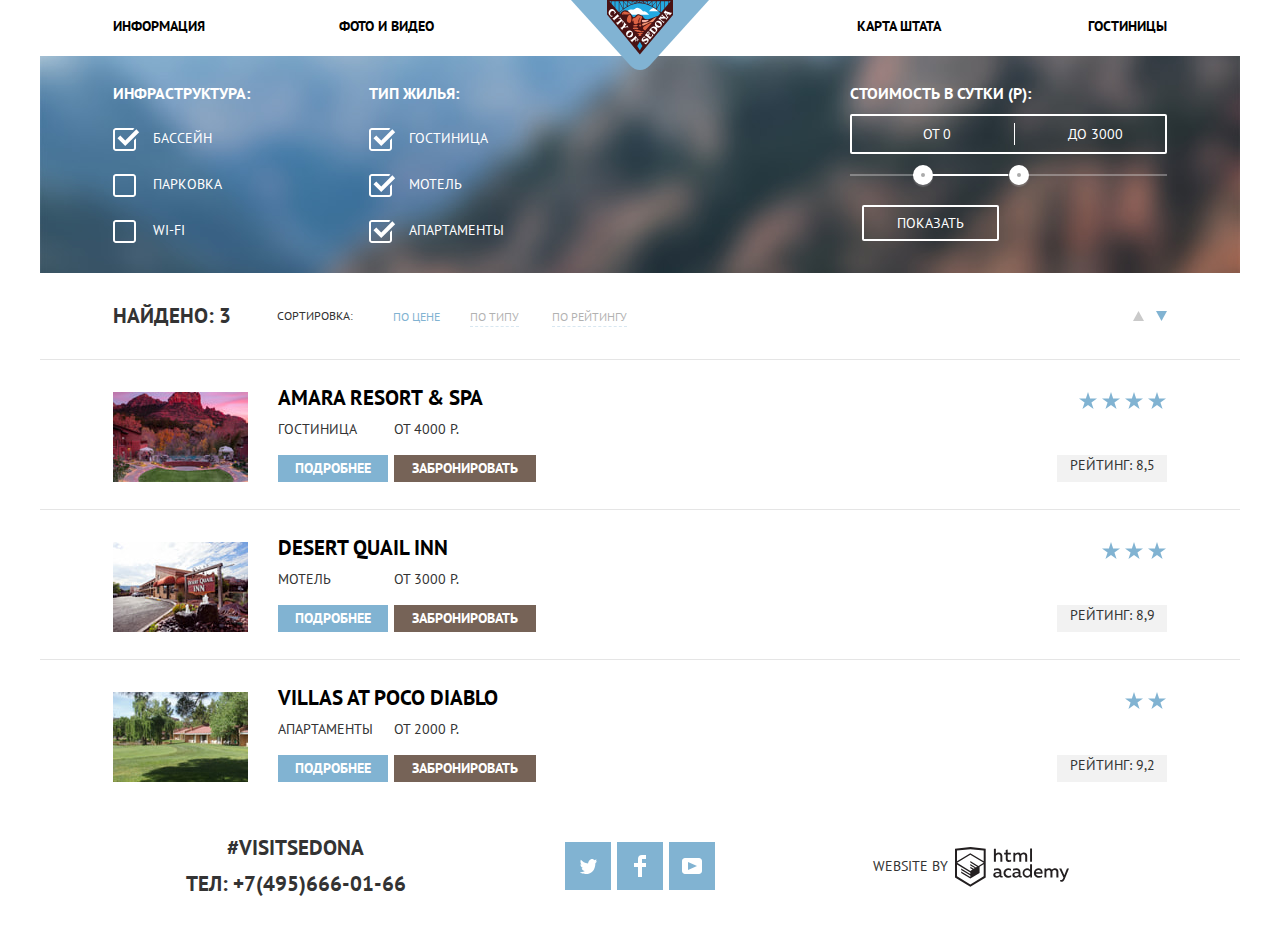
==== commit 3ce9f49d: "Завершение верстки" ====
--- a/hotels.html
+++ b/hotels.html
@@ -40,16 +40,25 @@
             <legend>Инфраструктура:</legend>
             <ul class="infrastructure-list">
               <li class="infrastructure-item">
-                <input type="checkbox" name="pool" id="filter-pool" checked>
-                <label for="filter-pool">Бассейн</label>
+                <label class="check-label">
+                  <input class="check-input" type="checkbox" name="pool" id="filter-pool" checked>
+                  <span class="check-box"></span>
+                  Бассейн
+                </label>
               </li>
               <li class="infrastructure-item">
-                <input type="checkbox" name="parking" id="filter-parking">
-                <label for="filter-parking">Парковка</label>
+                <label class="check-label">
+                  <input class="check-input" type="checkbox" name="parking" id="filter-parking">
+                  <span class="check-box"></span>
+                  Парковка
+                </label>
               </li>
               <li class="infrastructure-item">
-                <input type="checkbox" name="wi-fi" id="filter-wi-fi">
-                <label for="filter-wi-fi">wi-fi</label>
+                <label class="check-label">
+                  <input class="check-input" type="checkbox" name="wi-fi" id="filter-wi-fi">
+                  <span class="check-box"></span>
+                  wi-fi
+                </label>
               </li>
             </ul>
           </fieldset>
@@ -57,16 +66,25 @@
             <legend>Тип жилья:</legend>
             <ul class="hotel-type-list">
               <li class="hotel-type-item">
-                <input type="checkbox" name="hotel" id="filter-hotel" checked>
-                <label for="filter-hotel">Гостиница</label>
+                <label class="check-label">
+                  <input class="check-input" type="checkbox" name="hotel" id="filter-hotel" checked>
+                  <span class="check-box"></span>
+                  Гостиница
+                </label>
               </li>
               <li class="hotel-type-item">
-                <input type="checkbox" name="motel" id="filter-motel" checked>
-                <label for="filter-motel">Мотель</label>
+                <label class="check-label">
+                  <input class="check-input" type="checkbox" name="motel" id="filter-motel" checked>
+                  <span class="check-box"></span>
+                  Мотель                  
+                </label>
               </li>
               <li class="hotel-type-item">
-                <input type="checkbox" name="apartment" id="filter-apartment"checked>
-                <label for="filter-apartment">Апартаменты</label>
+                <label class="check-label">
+                  <input class="check-input" type="checkbox" name="apartment" id="filter-apartment"checked>
+                  <span class="check-box"></span>
+                  Апартаменты
+                </label>
               </li>
             </ul>
           </fieldset>
@@ -259,13 +277,5 @@
       </div>  
     </footer>   
 
-
-    <!-- <section class="button_test">
-      <a class="super_button" href="#">1</a>
-      <button type="button" class="super_button">2</button>
-      <a class="super_button" href="#">3</a>
-      <button type="button" class="super_button">4</button>
-    </section> -->
-
   </body>
 </html>
--- a/css/style.css
+++ b/css/style.css
@@ -31,6 +31,7 @@
 }
 
 body {
+    position: relative;
     min-width: 1220px;
     margin: 0;
     padding: 0;
@@ -92,9 +93,7 @@
 
 .main-header {
     text-align: center;
-    width: 100%;
-  
-    
+    width: 100%;    
 }
 
 .main-navigation {
@@ -115,9 +114,6 @@
     padding: 0;
     display: flex;
     justify-content: space-between;
-
-    /* outline: 5px solid rgba(0, 255, 0, 0.3);
-    outline-offset: -5px; */
 }
 
 .navigation-list li:first-child {
@@ -300,21 +296,30 @@
     line-height: 24px;
     margin-bottom: 40px;
 }
+
+.map-box { 
+    position: relative;
+    display: flex;
+    flex-direction: column;
+    align-items: center; 
+}
+
 /*Appointment form*/
 
 .appointment-form {
+    position: absolute;
+    
     width: 568px;
     height: 395px;
-    outline: 5px solid rgb(0, 247, 255);
-    outline-offset: -5px;
+    
+    box-shadow: 0px 7px 15px rgba(0, 1, 1, 0.15);
 
     display: flex;
     flex-wrap: wrap;
     justify-content: space-between;
     align-content: space-between;
 
-    
-
+    background-color: var(--basic-white);
 }
 
 
@@ -455,9 +460,15 @@
 /* Footer */
 
 .footer {
-    min-height: 120px;
-}
-
+   min-height: 120px;
+}
+
+.index-footer {
+    position: absolute;
+    bottom: 0;
+    background-color: rgba(255, 255, 255, 0.9);
+    justify-self: center;
+}
 
 .footer .container {
     display: grid;
@@ -595,7 +606,7 @@
 
 .filter li {
     margin-bottom: 25px;
-    padding-left: 20px;
+    padding: 0;
 }
 
 
@@ -657,6 +668,40 @@
     background-color: var(--basic-white);
 }
 
+/*Checkbox*/
+
+.filter .check-input {
+    position: absolute;
+    -webkit-appearance: none;
+    -moz-appearance: none;
+    appearance: none;
+}
+
+.filter .check-box {
+    position: absolute;
+    width: 27px;
+    height: 27px;
+    margin-left: -40px;
+    background-image: url("../img/hotels/checkbox_off_icon.svg");
+    background-repeat: no-repeat;
+}
+
+.filter .check-label {
+    padding-left: 40px;
+}
+
+.check-input:checked + .check-box {
+    background-image: url("../img/hotels/checkbox_on_icon.svg");
+}
+
+.check-input:disabled + .check-box {
+    background-image: url("../img/hotels/checkbox_off_dis_icon.svg");
+}
+
+.check-input:checked:disabled + .check-box {
+    background-image: url("../img/hotels/checkbox_on_dis_icon.svg");
+}
+
 /*Range*/
 
 .price-controls input {
@@ -670,13 +715,10 @@
     background: transparent; 
     font-family: inherit;
     font-size: inherit;
-    /* outline: 5px solid rgba(5, 238, 55, 0.3); */
-    /* outline-offset: -5px; */
+    
 }
 
 .price-controls label {
-    /* outline: 5px solid rgba(238, 5, 121, 0.3);
-    outline-offset: -5px; */
     text-align: center;
     width: 100%;
 }
@@ -688,8 +730,6 @@
 .price-controls .max-price {
     padding-left: 30px; /*подгоняется pixel_perfect*/
 }
-
-
 
 .price-controls .stick {
     width: 2px;
@@ -738,6 +778,14 @@
     box-shadow: 0 2px 1px 0 rgba(171,171,171,0.3);
 
     cursor: pointer;
+}
+
+.range-controls .toggle:hover {
+    top: 10px;
+    width: 23px;
+    height: 23px;
+    transform: translateX(-1px);
+    transition: all 0.2s;
 }
 
 .range-controls .toggle-min {
@@ -1014,31 +1062,18 @@
 }
 
 
-/* .button_test {
-   
-    display: grid;
-    grid-template-columns: 1fr 1fr;
-
-    justify-items: start;
-    
-
-
-    background-color: blueviolet;
-    border: 1px solid black;
-}
-
-.super_button {
-    width: 300px;
-    height: 60px;
-    margin-left: 20px;
-    text-decoration: none;
-    text-transform: uppercase;
-    color: black;
-    text-align: center;
-    background-color: chocolate;
-    border: 1px solid black;  
-}
-
-.button_test a {
-    padding-top: 18px;
-} */
+.test-checkbox {
+    margin-top: 50px;
+    display: block;
+    background-color:  rgb(125, 253, 5);
+
+    min-height: 100px;
+    width: 200px;
+}
+
+.test-checkbox img {
+    display: block;
+    margin: auto;
+}
+
+
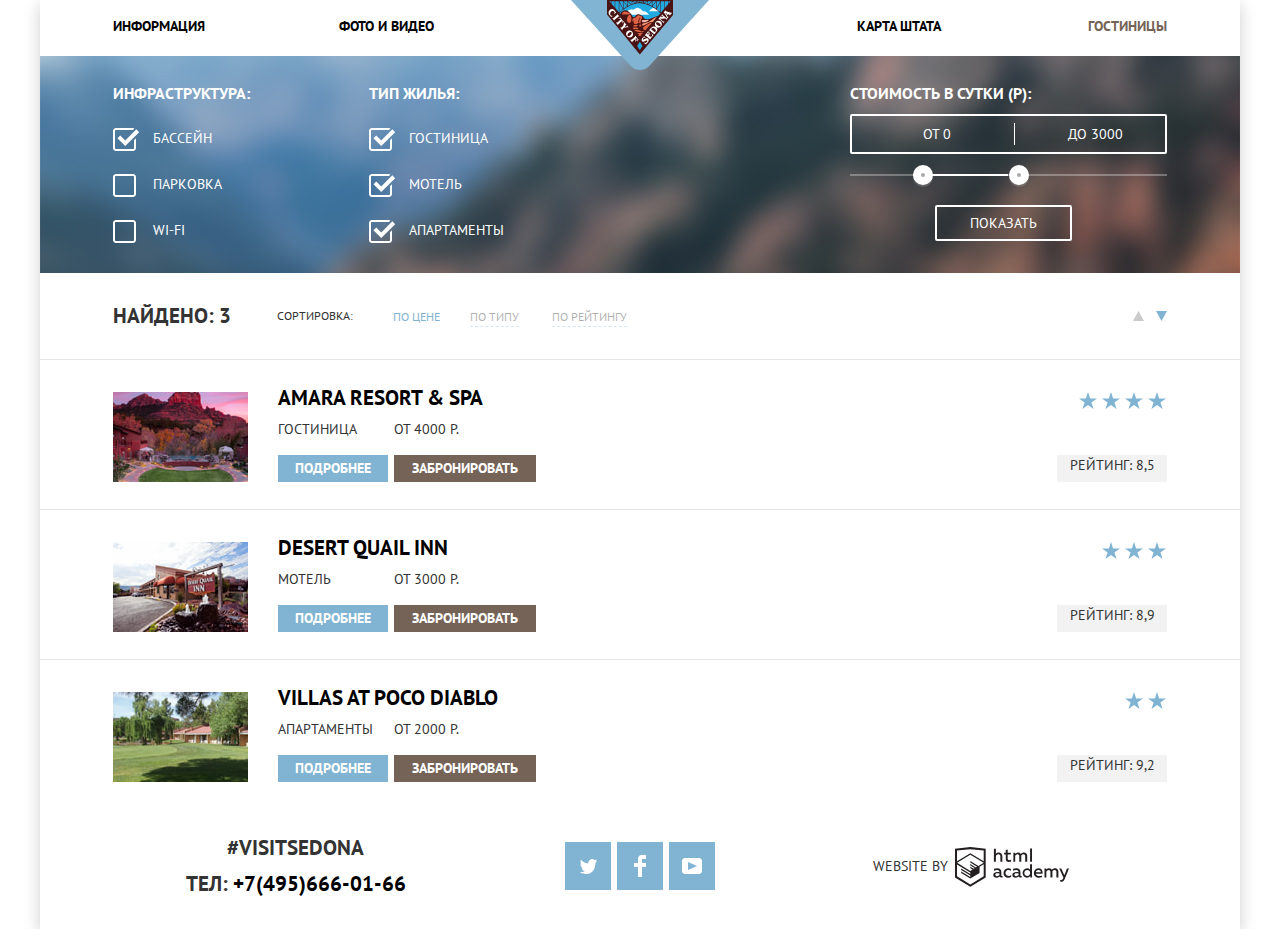
==== commit db8a4efa: "Скрипты, форма, мелочи" ====
--- a/hotels.html
+++ b/hotels.html
@@ -4,36 +4,32 @@
     <meta charset="utf-8">
     <title>HTML Academy: Седона</title>
     <link href="https://fonts.googleapis.com/css2?family=PT+Sans:wght@400;700&display=swap" rel="stylesheet"> 
-    <link href="css/normalize.css" rel="stylesheet">
-    <link href="css/style.css" rel="stylesheet">
+    <link href="css/normalize.min.css" rel="stylesheet">
+    <link href="css/style.min.css" rel="stylesheet">
   </head>
   <body>
     <header class="main-header">
-      <nav class="main-navigation">
-      <!--Небольшой логотип городка по центру сверху-->
+      <nav class="main-navigation">      
         <div class="main-header-logo-wrap">
           <a class="main-header-logo" href="index.html">
             <img src="img/index/sedona_logo.svg" width="138" height="70" alt="Логотип городка Cедона">
           </a>
-        </div>
-      <!--Главная навигация-->
+        </div>      
         <div class="container">
           <ul class="navigation-list">
             <li><a href="#">информация</a></li>
             <li><a href="#">фото и видео</a></li>
             <li><a href="#">карта штата</a></li>
-            <li><a href="hotels.html">гостиницы</a></li>
+            <li><a class="active-page" href="hotels.html">гостиницы</a></li>
           </ul>
         </div>
       </nav>
     </header>
 
-    <main class="container">
-      <!--Скрытый заголовок-->
+    <main class="container">      
       <h1 class="visually-hidden">Гостиницы городка Седона</h1>
 
-      <section class="hotel-filter">
-        <!--Скрытый заголовок-->
+      <section class="hotel-filter">        
         <h2 class="visually-hidden">Фильтр гостиниц</h2>
         <form class="filter" action="https://echo.htmlacademy.ru" method="GET">
           <fieldset class="infrastructure">
@@ -81,7 +77,7 @@
               </li>
               <li class="hotel-type-item">
                 <label class="check-label">
-                  <input class="check-input" type="checkbox" name="apartment" id="filter-apartment"checked>
+                  <input class="check-input" type="checkbox" name="apartment" id="filter-apartment" checked>
                   <span class="check-box"></span>
                   Апартаменты
                 </label>
@@ -112,12 +108,11 @@
               </div> 
             </div>
           </fieldset>
-          <button class="hotel-filter-button"type="submit">Показать</button>
+          <button class="hotel-filter-button" type="submit">Показать</button>
         </form>
       </section>
 
-      <section>
-        <!--Скрытый заголовок-->
+      <section>        
         <h2 class="visually-hidden">Список отобранных гостиниц</h2>
         <div class="sort-panel">
           <h3>Найдено: 3</h3>
@@ -237,7 +232,8 @@
         <section class="footer-contacts">
           <h2 class="visually-hidden">Контактная информация</h2>
           <p>#visitsedona<br>
-            тел: +7(495)666-01-66
+            тел:
+            <a href="tel:+74956660166">+7(495)666-01-66</a>
           </p>
         </section>
 
--- a/css/style.min.css
+++ b/css/style.min.css
@@ -0,0 +1 @@
+:root{--basic-white:#ffffff;--basic-grey:#EEEEEE;--basic-black:#000000;--basic-blue-ligth:#81B3D2;--basic-blue:#669EC0;--basic-blue-dark:#5496BD;--basic-brown-ligth:#766357;--basic-brown:#604E43;--basic-brown-dark:#503E33;--basic-text:#333333;--basic-background:#888888;--input-background:#F2F2F2;--input-background-hover:#EBEBEB;--input-background-focus:#ffffff;--input-focus-border:#E5E5E5}*,::after,::before{-webkit-box-sizing:border-box;box-sizing:border-box}body{position:relative;width:1200px;margin:0 auto;padding:0;font-family:"PT Sans",Arial,sans-serif;font-size:14px;line-height:21px;color:var(--basic-text);text-transform:uppercase;-webkit-box-shadow:0 5px 15px rgba(0,1,1,.2);box-shadow:0 5px 15px rgba(0,1,1,.2)}a{text-decoration:none}img{max-width:100%;height:auto}.visually-hidden{position:absolute;clip:rect(0 0 0 0);width:1px;height:1px;margin:-1px}input[type=number]::-webkit-inner-spin-button,input[type=number]::-webkit-outer-spin-button{-webkit-appearance:none;margin:0}input[type=number]{-moz-appearance:textfield}input[type=number]:focus,input[type=number]:hover{-moz-appearance:number-input}.page{height:100%}.page-body{min-height:100%;display:-ms-grid;display:grid;-ms-grid-rows:-webkit-min-content 1fr -webkit-min-content;-ms-grid-rows:min-content 1fr min-content;grid-template-rows:-webkit-min-content 1fr -webkit-min-content;grid-template-rows:min-content 1fr min-content;-ms-flex-line-pack:start;align-content:start}.main-header{text-align:center;width:100%}.main-navigation{display:-webkit-box;display:-ms-flexbox;display:flex;-webkit-box-orient:vertical;-webkit-box-direction:normal;-ms-flex-direction:column;flex-direction:column;-webkit-box-align:center;-ms-flex-align:center;align-items:center;height:56px;color:var(--basic-black);font-weight:700;line-height:24px}.navigation-list{list-style:none;padding:0;display:-webkit-box;display:-ms-flexbox;display:flex;-webkit-box-pack:justify;-ms-flex-pack:justify;justify-content:space-between}.navigation-list li:first-child{margin-left:73px}.navigation-list li:nth-child(2){margin-left:134px;margin-right:auto}.navigation-list li:nth-child(3){margin-right:147px;margin-left:auto}.navigation-list li:last-child{margin-right:73px}.navigation-list a{color:var(--basic-black)}.navigation-list a:focus,.navigation-list a:hover{color:var(--basic-blue-ligth)}.navigation-list a:active{color:var(--basic-black);opacity:.3}.main-navigation .active-page{color:var(--basic-brown-ligth)}.container{width:1200px;margin:0 auto;padding:0 0}.main-header-logo-wrap{position:absolute}.welcome{text-align:center;margin-bottom:40px}.welcome p{font-weight:700;font-size:21px;line-height:26px;text-align:center}.welcome-banner{display:-webkit-box;display:-ms-flexbox;display:flex;-webkit-box-orient:vertical;-webkit-box-direction:normal;-ms-flex-direction:column;flex-direction:column;-webkit-box-align:center;-ms-flex-align:center;align-items:center;-webkit-box-pack:justify;-ms-flex-pack:justify;justify-content:space-between;height:509px;margin-bottom:43px;background-color:#ddebf4;background-image:url(../img/index/background_photo.jpg);background-position:center;background-repeat:no-repeat}.welcome-banner-image{margin-top:80px}.welcome-banner::after{content:url(../img/index/background_shape.png);margin-bottom:-6px}.advantages .heading{line-height:26px;text-align:center;margin-bottom:51px}.advantages-list{display:-ms-grid;display:grid;-ms-grid-columns:1fr 1fr 1fr;grid-template-columns:1fr 1fr 1fr;list-style:none;padding:0;margin:0;background-color:var(--basic-grey)}.advantages-item{text-align:center;min-height:256px}.advantages-item:first-child,.advantages-item:nth-child(2){-ms-grid-column:1;grid-column-start:1;-ms-grid-column-span:3;grid-column-end:4;background-color:var(--basic-blue-ligth);color:var(--basic-white)}.advantages-item-desc-wrap{display:-webkit-box;display:-ms-flexbox;display:flex;-webkit-box-pack:center;-ms-flex-pack:center;justify-content:center;-webkit-box-align:center;-ms-flex-align:center;align-items:center;min-height:256px}.advantages-item-desc-wrap2{margin:auto}.advantages-item-desc-wrap .devil-bridge-img{-webkit-box-ordinal-group:0;-ms-flex-order:-1;order:-1}.advantages-item h3,.advantages-item h4{font-weight:700;font-size:21px;line-height:21px}.town-desc-list{display:-webkit-box;display:-ms-flexbox;display:flex;-ms-flex-pack:distribute;justify-content:space-around;list-style:none;padding:0;background-color:var(--basic-white);color:var(--basic-black)}.town-desc-item{display:-webkit-box;display:-ms-flexbox;display:flex;-webkit-box-orient:vertical;-webkit-box-direction:normal;-ms-flex-direction:column;flex-direction:column;-webkit-box-align:center;-ms-flex-align:center;align-items:center;padding-top:70px;padding-bottom:85px}.town-desc-item img{-webkit-box-ordinal-group:0;-ms-flex-order:-1;order:-1}.appointment{text-align:center;margin-top:61px}.appointment-subtitle{font-weight:700;font-size:30px;line-height:24px}.appointment-desc{line-height:24px;margin-bottom:40px}.map-box{position:relative;display:-webkit-box;display:-ms-flexbox;display:flex;-webkit-box-orient:vertical;-webkit-box-direction:normal;-ms-flex-direction:column;flex-direction:column;-webkit-box-align:center;-ms-flex-align:center;align-items:center}.appointment-form{width:568px;height:395px;-webkit-box-shadow:0 7px 15px rgba(0,1,1,.15);box-shadow:0 7px 15px rgba(0,1,1,.15);display:-webkit-box;display:-ms-flexbox;display:flex;-ms-flex-wrap:wrap;flex-wrap:wrap;-webkit-box-pack:justify;-ms-flex-pack:justify;justify-content:space-between;-ms-flex-line-pack:justify;align-content:space-between;background-color:var(--basic-white)}.appointment-form-box{position:absolute;display:none}.appointment-form-show{display:block;-webkit-transform-origin:0 0;-ms-transform-origin:0 0;transform-origin:0 0;-webkit-animation-name:bounce;animation-name:bounce;-webkit-animation-duration:.4s;animation-duration:.4s}@-webkit-keyframes bounce{from{-webkit-transform:scaleY(0);transform:scaleY(0)}to{-webkit-transform:scaleY(1);transform:scaleY(1)}}@keyframes bounce{from{-webkit-transform:scaleY(0);transform:scaleY(0)}to{-webkit-transform:scaleY(1);transform:scaleY(1)}}.appointment-item{font:inherit;font-weight:700;line-height:26px;margin-left:55px}.appointment-item:first-child{margin-top:55px}.appointment-item.children{margin-left:0;margin-right:55px}.appointment-form .hotel-search-button{margin-top:44px;margin-bottom:55px;margin-left:55px;margin-right:55px}.appointment-item.calendar{display:-webkit-box;display:-ms-flexbox;display:flex;-webkit-box-pack:justify;-ms-flex-pack:justify;justify-content:space-between;-webkit-box-align:center;-ms-flex-align:center;align-items:center;width:458px}.appointment-item input{font:inherit;font-weight:700;line-height:26px;text-transform:uppercase;height:38px;border:none}.calendar input{width:346px;background-color:var(--input-background);background-image:url(../img/index/calendar_icon.svg);background-position:320px,0;background-repeat:no-repeat;padding-left:10px}.quantity input{width:114px;background-color:var(--input-background);text-align:center;margin-left:37px}.appointment-item input:hover{background-color:var(--input-background-hover)}.appointment-item input:focus{background-color:var(--input-background-focus);border:2px solid var(--input-focus-border);outline:0}.calendar input:hover{background-image:url(../img/index/calendar_icon_hover.svg)}.calendar input:focus{background-image:url(../img/index/calendar_icon_active.svg);padding-left:8px;background-position:318px,0}.quantity{position:relative}.add-button{position:absolute;right:15px;top:12px;width:12px;height:12px}.add-button.minus{right:85px;background-image:url(../img/index/minus_icon.svg);background-repeat:no-repeat;background-position:center}.add-button.plus{background-image:url(../img/index/plus_icon.svg);background-repeat:no-repeat;background-position:center}.add-button.minus:hover{background-image:url(../img/index/minus_hover.svg)}.add-button.minus:active{background-image:url(../img/index/minus_active_icon.svg)}.add-button.plus:hover{background-image:url(../img/index/plus_hover_icon.svg)}.add-button.plus:active{background-image:url(../img/index/plus_active_icon.svg)}.button{font:inherit;font-weight:700;color:var(--basic-white);border:none;text-align:center;vertical-align:middle;text-transform:uppercase}.appointment-button{font-size:21px;line-height:26px;width:568px;height:86px;background-color:var(--basic-brown-ligth)}.appointment-button:focus,.appointment-button:hover{background-color:var(--basic-brown)}.appointment-button:active{background-color:var(--basic-brown-dark);color:rgba(255,255,255,.3)}.hotel-search-button{font-size:21px;line-height:26px;background-color:var(--basic-blue-ligth);width:458px;height:58px}.hotel-search-button:focus,.hotel-search-button:hover{background-color:var(--basic-blue)}.hotel-search-button:active{background-color:var(--basic-blue-dark);color:rgba(255,255,255,.3)}.footer{min-height:120px}.index-footer{position:absolute;bottom:0;background-color:rgba(255,255,255,.9);-ms-grid-column-align:center;justify-self:center}.footer .container{display:-ms-grid;display:grid;-ms-grid-columns:1fr 1fr 1fr;grid-template-columns:1fr 1fr 1fr;-webkit-box-align:center;-ms-flex-align:center;align-items:center;justify-items:center;min-height:100%}.footer-contacts{width:400;font-size:21px;font-weight:700;line-height:36px;text-align:center;margin:0;margin-left:111px}.footer-contacts a{color:var(--basic-black)}.footer-socials{width:150px}.footer-socials ul{display:-webkit-box;display:-ms-flexbox;display:flex;-webkit-box-pack:justify;-ms-flex-pack:justify;justify-content:space-between;list-style:none;padding:0}.social-button-twitter{background-image:url(../img/index/twitter_icon.svg)}.social-button-twitter:active{background-image:url(../img/index/twitter_icon_active.svg)}.social-button-fb{background-image:url(../img/index/fb_icon.svg)}.social-button-fb:active{background-image:url(../img/index/fb_icon_active.svg)}.social-button-youtube{background-image:url(../img/index/youtube_icon.svg)}.social-button-youtube:active{background-image:url(../img/index/youtube_icon_active.svg)}.social-button .social-button-wrap{width:46px;height:48px;background-color:var(--basic-blue-ligth);background-position:center center;background-repeat:no-repeat}.social-button .social-button-wrap:focus,.social-button .social-button-wrap:hover{background-color:var(--basic-blue)}.social-button .social-button-wrap:active{background-color:var(--basic-blue-dark)}.footer-copyright{width:197px;display:-webkit-box;display:-ms-flexbox;display:flex;-webkit-box-pack:justify;-ms-flex-pack:justify;justify-content:space-between;-webkit-box-align:center;-ms-flex-align:center;align-items:center;line-height:26px;margin-right:138px}.footer-copyright a{width:115px;height:41px;background-image:url(../img/index/logo_htmlacademy_2.svg);background-repeat:no-repeat}.footer-copyright a:focus,.footer-copyright a:hover{background-image:url(../img/index/logo_htmlacademy_hover.svg)}.footer-copyright a:active{background-image:url(../img/index/logo_htmlacademy_active.svg)}.hotel-filter{color:var(--basic-white)}.hotel-filter .filter{display:-webkit-box;display:-ms-flexbox;display:flex;margin-left:73px;margin-right:73px}.filter .hotel-type{margin-left:119px}.infrastructure legend{margin-bottom:24px}.hotel-type legend{margin-bottom:24px}.filter li{margin-bottom:25px;padding:0}.filter .hotel-price{margin-left:auto;width:317px}.filter{position:relative;min-height:217px}.filter .hotel-filter-button{position:absolute;right:95px;bottom:32px}.hotel-filter{width:1200px;background-color:var(--basic-blue-dark);background-image:url(../img/hotels/background.jpg);background-repeat:no-repeat}.filter fieldset{margin:0;margin-top:27px;padding:0;border:none}.filter legend{font-weight:700;font-size:16px;line-height:21px}.filter ul{list-style:none;margin:0;padding:0}.hotel-filter-button{width:137px;height:36px;color:var(--basic-white);background-color:transparent;border:2px solid var(--basic-white);border-radius:2px;text-transform:uppercase}.hotel-filter-button:focus,.hotel-filter-button:hover{color:var(--basic-black);background-color:var(--basic-white)}.filter .check-input{position:absolute;-webkit-appearance:none;-moz-appearance:none;appearance:none}.filter .check-box{position:absolute;width:27px;height:27px;margin-left:-40px;background-image:url(../img/hotels/checkbox_off_icon.svg);background-repeat:no-repeat}.filter .check-label{padding-left:40px}.check-input:checked+.check-box{background-image:url(../img/hotels/checkbox_on_icon.svg)}.check-input:disabled+.check-box{background-image:url(../img/hotels/checkbox_off_dis_icon.svg)}.check-input:checked:disabled+.check-box{background-image:url(../img/hotels/checkbox_on_dis_icon.svg)}.price-controls input{width:50px;padding:10px;padding-left:0;text-align:left;color:var(--basic-white);border:none;background:0 0;font-family:inherit;font-size:inherit}.price-controls label{text-align:center;width:100%}.price-controls .min-price{padding-left:50px}.price-controls .max-price{padding-left:30px}.price-controls .stick{width:2px;height:22px;background:var(--basic-white)}.price-controls{display:-webkit-box;display:-ms-flexbox;display:flex;-ms-flex-pack:distribute;justify-content:space-around;-webkit-box-align:center;-ms-flex-align:center;align-items:center;margin-top:10px;border:2px solid var(--basic-white);border-radius:2px}.range-controls{position:relative;padding-top:20px}.range-controls .scale{height:2px;background:rgba(255,255,255,.3)}.range-controls .bar{width:248px;height:2px;background:#fff}.range-controls .toggle{position:absolute;top:11px;left:0;width:20px;height:20px;padding:0;background-color:#ababab;border:8px solid var(--basic-white);border-radius:50%;-webkit-box-shadow:0 2px 1px 0 rgba(171,171,171,.3);box-shadow:0 2px 1px 0 rgba(171,171,171,.3);cursor:pointer}.range-controls .toggle:hover{top:10px;width:23px;height:23px;-webkit-transform:translateX(-1px);-ms-transform:translateX(-1px);transform:translateX(-1px);-webkit-transition:all .2s;-o-transition:all .2s;transition:all .2s}.range-controls .toggle-min{left:0}.range-controls .toggle-max{left:238px}.sort-panel{display:-webkit-box;display:-ms-flexbox;display:flex;min-height:86px;-webkit-box-align:center;-ms-flex-align:center;align-items:center}.sort-panel h3{font-weight:700;font-size:21px;line-height:26px;margin-left:73px}.sort-panel p{font-size:12px;line-height:18px;margin-left:46px}.sort-by{display:-webkit-box;display:-ms-flexbox;display:flex;list-style:none;padding:0;margin:0;margin-left:40px}.sort-by li:first-child{margin-right:30px}.sort-by li:last-child{margin-left:33px}.sort-button{font-size:12px;line-height:18px;text-transform:uppercase;border:none;padding:0;border-bottom:1px dashed var(--basic-blue-ligth);background-color:transparent;opacity:.3}.sort-active{border:none;color:var(--basic-blue-ligth);opacity:1}.sort-button:focus,.sort-button:hover{color:var(--basic-blue-ligth);opacity:1}.sort-button:active{color:var(--basic-black);border:none;opacity:1}.sort-order{display:-webkit-box;display:-ms-flexbox;display:flex;-webkit-box-pack:justify;-ms-flex-pack:justify;justify-content:space-between;margin-left:auto;margin-right:73px;width:34px;font-size:0;line-height:0;list-style:none;padding:0}.order-button{width:11px;height:10px;margin:0;padding:0;background-color:transparent;border:none;background-repeat:no-repeat;background-position:center}.sort-order .up{background-image:url(../img/hotels/up_rect_icon.svg)}.sort-order .up-active{background-image:url(../img/hotels/up_rect_active_icon.svg)}.sort-order .up-active:focus,.sort-order .up-active:hover,.sort-order .up:focus,.sort-order .up:hover{background-image:url(../img/hotels/up_rect_hover_icon.svg)}.sort-order .up-active:active,.sort-order .up:active{background-image:url(../img/hotels/up_rect_active_icon.svg)}.sort-order .down{background-image:url(../img/hotels/down_rect_icon.svg)}.sort-order .down-active{background-image:url(../img/hotels/down_rect_active_icon.svg)}.sort-order .down-active:focus,.sort-order .down-active:hover,.sort-order .down:focus,.sort-order .down:hover{background-image:url(../img/hotels/down_rect_hover_icon.svg)}.sort-order .down-active:active,.sort-order .down:active{background-image:url(../img/hotels/down_rect_active_icon.svg)}.hotels-list{list-style:none;padding:0;margin:0}.hotels-item{display:-webkit-box;display:-ms-flexbox;display:flex;-webkit-box-orient:vertical;-webkit-box-direction:normal;-ms-flex-direction:column;flex-direction:column;-webkit-box-pack:center;-ms-flex-pack:center;justify-content:center;border-top:1px solid var(--input-focus-border);min-height:150px}.hotel-name-main-wrap{display:-webkit-box;display:-ms-flexbox;display:flex;-webkit-box-align:end;-ms-flex-align:end;align-items:flex-end;margin-left:73px;margin-right:73px}.hotel-name-wrap{display:-webkit-box;display:-ms-flexbox;display:flex;-webkit-box-orient:vertical;-webkit-box-direction:normal;-ms-flex-direction:column;flex-direction:column;-webkit-box-pack:justify;-ms-flex-pack:justify;justify-content:space-between;padding:0;margin-left:30px}.hotels-item-image{background-color:var(--basic-blue);width:135px;height:90px;-webkit-box-ordinal-group:0;-ms-flex-order:-1;order:-1;line-height:0}.hotel-name{display:block;margin-bottom:11px}.hotels-list .hotel-name:focus,.hotels-list .hotel-name:hover{color:var(--basic-blue-ligth)}.hotels-list .hotel-name:active{color:var(--basic-black);opacity:.3}.hotel-name-wrap p{display:-ms-grid;display:grid;-ms-grid-columns:auto 6px auto;grid-template-columns:auto auto;grid-column-gap:6px;grid-row-gap:15px;margin:0}.hotels-list h3{color:var(--basic-black);font-weight:700;font-size:21px;line-height:21px;padding:0;margin:0}.hotel-name-main-wrap .hotel-rating-wrap{min-height:90px;display:-webkit-box;display:-ms-flexbox;display:flex;-webkit-box-orient:vertical;-webkit-box-direction:normal;-ms-flex-direction:column;flex-direction:column;-webkit-box-pack:justify;-ms-flex-pack:justify;justify-content:space-between;margin:0;margin-left:auto}.star-line{text-align:end}.hotel-rating{display:block;width:110px;height:27px;text-align:center;background-color:var(--input-background)}.detail-button{display:inline-block;vertical-align:top;width:110px;height:27px;padding-top:3px;background-color:var(--basic-blue-ligth)}.detail-button:focus,.detail-button:hover{background-color:var(--basic-blue)}.detail-button:active{background-color:var(--basic-blue-dark);color:rgba(255,255,255,.3)}.book-button{display:inline-block;vertical-align:top;width:142px;height:27px;background-color:var(--basic-brown-ligth)}.book-button:focus,.book-button:hover{background-color:var(--basic-brown)}.book-button:active{background-color:var(--basic-brown-dark);color:rgba(255,255,255,.3)}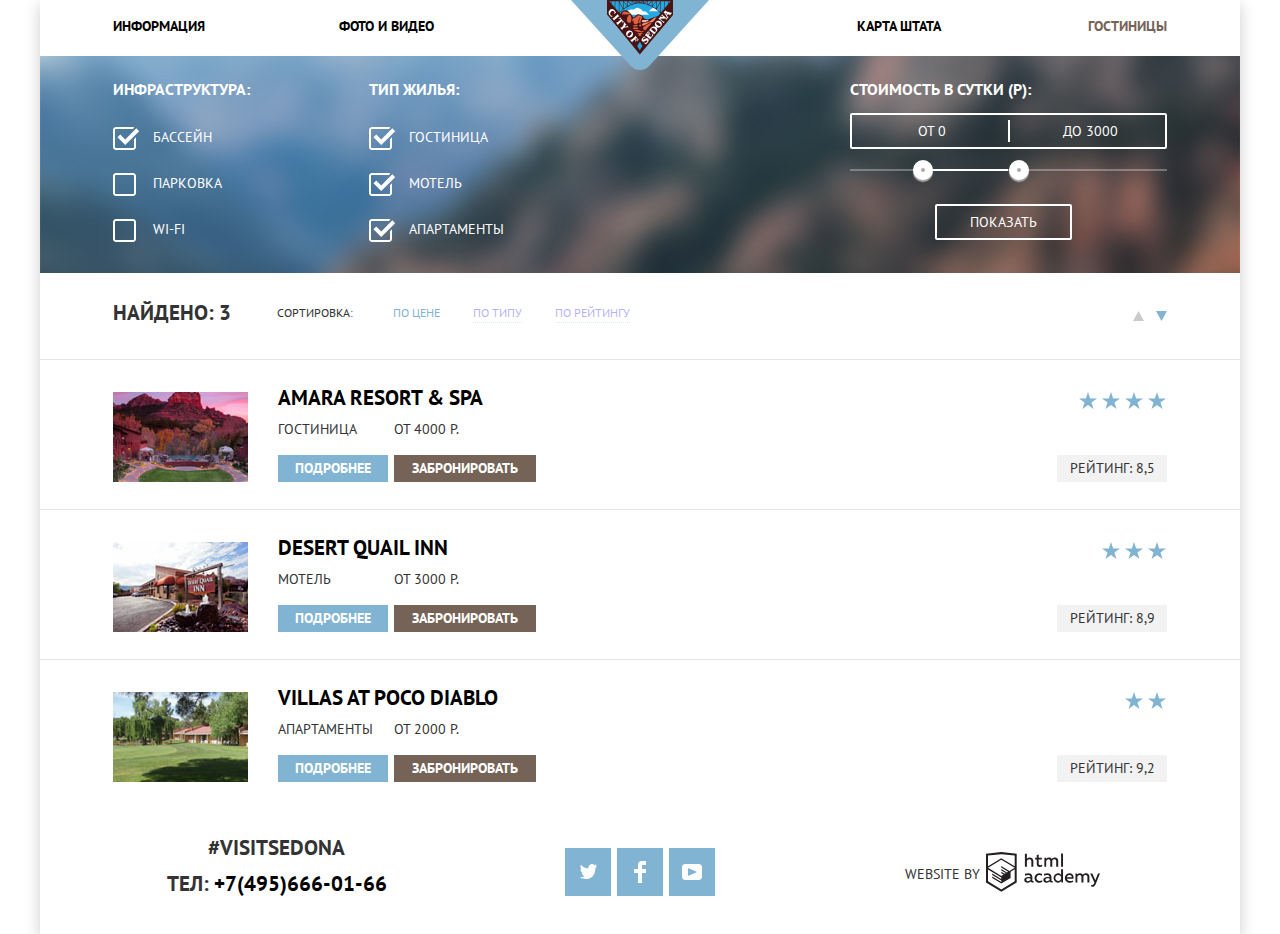
==== commit 9e7fc7b1: "Сдача проекта. Попытка №2." ====
--- a/hotels.html
+++ b/hotels.html
@@ -8,270 +8,260 @@
     <link href="css/style.min.css" rel="stylesheet">
   </head>
   <body>
-    <header class="main-header">
-      <nav class="main-navigation">      
-        <div class="main-header-logo-wrap">
+    <div class="main-container">
+      <header class="main-header">
+        <nav class="main-navigation">      
           <a class="main-header-logo" href="index.html">
             <img src="img/index/sedona_logo.svg" width="138" height="70" alt="Логотип городка Cедона">
-          </a>
-        </div>      
-        <div class="container">
+          </a>                    
           <ul class="navigation-list">
             <li><a href="#">информация</a></li>
             <li><a href="#">фото и видео</a></li>
             <li><a href="#">карта штата</a></li>
             <li><a class="active-page" href="hotels.html">гостиницы</a></li>
-          </ul>
-        </div>
-      </nav>
-    </header>
-
-    <main class="container">      
-      <h1 class="visually-hidden">Гостиницы городка Седона</h1>
-
-      <section class="hotel-filter">        
-        <h2 class="visually-hidden">Фильтр гостиниц</h2>
-        <form class="filter" action="https://echo.htmlacademy.ru" method="GET">
-          <fieldset class="infrastructure">
-            <legend>Инфраструктура:</legend>
-            <ul class="infrastructure-list">
-              <li class="infrastructure-item">
-                <label class="check-label">
-                  <input class="check-input" type="checkbox" name="pool" id="filter-pool" checked>
-                  <span class="check-box"></span>
-                  Бассейн
-                </label>
-              </li>
-              <li class="infrastructure-item">
-                <label class="check-label">
-                  <input class="check-input" type="checkbox" name="parking" id="filter-parking">
-                  <span class="check-box"></span>
-                  Парковка
-                </label>
-              </li>
-              <li class="infrastructure-item">
-                <label class="check-label">
-                  <input class="check-input" type="checkbox" name="wi-fi" id="filter-wi-fi">
-                  <span class="check-box"></span>
-                  wi-fi
-                </label>
+          </ul>          
+        </nav>
+      </header>
+
+      <main class="container">      
+        <h1 class="visually-hidden">Гостиницы городка Седона</h1>
+
+        <section class="hotel-filter">        
+          <h2 class="visually-hidden">Фильтр гостиниц</h2>
+          <form class="filter" action="https://echo.htmlacademy.ru" method="GET">
+            <fieldset class="infrastructure">
+              <legend>Инфраструктура:</legend>
+              <ul class="infrastructure-list">
+                <li class="infrastructure-item">
+                  <label class="check-label">
+                    <input class="check-input" type="checkbox" name="pool" id="filter-pool" checked>
+                    <span class="check-box"></span>
+                    Бассейн
+                  </label>
+                </li>
+                <li class="infrastructure-item">
+                  <label class="check-label">
+                    <input class="check-input" type="checkbox" name="parking" id="filter-parking">
+                    <span class="check-box"></span>
+                    Парковка
+                  </label>
+                </li>
+                <li class="infrastructure-item">
+                  <label class="check-label">
+                    <input class="check-input" type="checkbox" name="wi-fi" id="filter-wi-fi">
+                    <span class="check-box"></span>
+                    wi-fi
+                  </label>
+                </li>
+              </ul>
+            </fieldset>
+            <fieldset class="hotel-type">
+              <legend>Тип жилья:</legend>
+              <ul class="hotel-type-list">
+                <li class="hotel-type-item">
+                  <label class="check-label">
+                    <input class="check-input" type="checkbox" name="hotel" id="filter-hotel" checked>
+                    <span class="check-box"></span>
+                    Гостиница
+                  </label>
+                </li>
+                <li class="hotel-type-item">
+                  <label class="check-label">
+                    <input class="check-input" type="checkbox" name="motel" id="filter-motel" checked>
+                    <span class="check-box"></span>
+                    Мотель                  
+                  </label>
+                </li>
+                <li class="hotel-type-item">
+                  <label class="check-label">
+                    <input class="check-input" type="checkbox" name="apartment" id="filter-apartment" checked>
+                    <span class="check-box"></span>
+                    Апартаменты
+                  </label>
+                </li>
+              </ul>
+            </fieldset>
+            <fieldset class="hotel-price">
+              <legend>Стоимость в сутки (р):</legend>
+              <div class="range-filter">
+                <div class="price-controls">
+                  <label class="min-price">
+                    от <input type="number" name="min-price" value="0">
+                  </label>
+                  <div class="stick"></div>                
+                  <label class="max-price">
+                    до <input type="number" name="max-price" value="3000">
+                  </label>
+                </div>
+                <div class="range-controls">
+                  <div class="scale">
+                    <div class="bar" style="
+                      width: 30%;
+                      margin-left: 20%
+                    "></div>
+                  </div>
+                  <div class="toggle toggle-min" tabindex="0" style="left: 20%"></div>
+                  <div class="toggle toggle-max" tabindex="0" style="left: 50%"></div>
+                </div> 
+              </div>
+            </fieldset>
+            <button class="hotel-filter-button" type="submit">Показать</button>
+          </form>
+        </section>
+
+        <section>        
+          <h2 class="visually-hidden">Список отобранных гостиниц</h2>
+          <div class="sort-panel">
+            <h3>Найдено: 3</h3>
+            <p>Сортировка:</p>
+            <ul class="sort-by">
+              <li>
+                <a class="sort-button sort-active" type="button" href="#">По цене</a>
+              </li>
+              <li>
+                <a class="sort-button" type="button" href="#">По типу</a>
+              </li>
+              <li>
+                <a class="sort-button" type="button" href="#">По рейтингу</a>
               </li>
             </ul>
-          </fieldset>
-          <fieldset class="hotel-type">
-            <legend>Тип жилья:</legend>
-            <ul class="hotel-type-list">
-              <li class="hotel-type-item">
-                <label class="check-label">
-                  <input class="check-input" type="checkbox" name="hotel" id="filter-hotel" checked>
-                  <span class="check-box"></span>
-                  Гостиница
-                </label>
-              </li>
-              <li class="hotel-type-item">
-                <label class="check-label">
-                  <input class="check-input" type="checkbox" name="motel" id="filter-motel" checked>
-                  <span class="check-box"></span>
-                  Мотель                  
-                </label>
-              </li>
-              <li class="hotel-type-item">
-                <label class="check-label">
-                  <input class="check-input" type="checkbox" name="apartment" id="filter-apartment" checked>
-                  <span class="check-box"></span>
-                  Апартаменты
-                </label>
+            <ul class="sort-order">
+              <li>
+                <a class="order-button up" href="#">
+                  <span class="visually-hidden">По возрастанию</span>
+                </a>
+              </li>
+              <li>
+                <a class="order-button down-active" href="#">
+                  <span class="visually-hidden">По убыванию</span>
+                </a>
               </li>
             </ul>
-          </fieldset>
-          <fieldset class="hotel-price">
-            <legend>Стоимость в сутки (р):</legend>
-            <div class="range-filter">
-              <div class="price-controls">
-                <label class="min-price">
-                  от <input type="number" name="min-price" value="0">
-                </label>
-                <div class="stick"></div>                
-                <label class="max-price">
-                  до <input type="number" name="max-price" value="3000">
-                </label>
+          </div>
+
+          <ul class="hotels-list">
+            <li class="hotels-item">
+              <div class="hotel-name-main-wrap">
+                <div class="hotel-name-wrap">
+                  <a class="hotel-name" href="#">
+                    <h3>Amara Resort & Spa</h3>
+                  </a>              
+                  <p>
+                    <span class="hotel-type">Гостиница</span>
+                    <span class="hotel-price">от 4000 р.</span>
+                    <a class="button detail-button" href="#">Подробнее</a>
+                    <a class="button book-button" href="#">Забронировать</a>
+                  </p>
+                </div>
+                <div class="hotels-item-image">
+                  <img src="img/hotels/amara_resort_spa.jpg" width="135" height="90"  alt="Общий вид гостиницы Amara Resort & Spa">
+                </div>
+                <div class="hotel-rating-wrap">
+                  <div class="star-line">
+                    <img src="img/hotels/star_icon.svg" width="19" height="17"  alt="Звезочка">
+                    <img src="img/hotels/star_icon.svg" width="19" height="17"  alt="Звезочка">
+                    <img src="img/hotels/star_icon.svg" width="19" height="17"  alt="Звезочка">
+                    <img src="img/hotels/star_icon.svg" width="19" height="17"  alt="Звезочка">
+                  </div>
+                  <span class="hotel-rating">Рейтинг: 8,5</span>
+                </div>
               </div>
-              <div class="range-controls">
-                <div class="scale">
-                  <div class="bar" style="
-                    width: 30%;
-                    margin-left: 20%
-                  "></div>
-                </div>
-                <div class="toggle toggle-min" tabindex="0" style="left: 20%"></div>
-                <div class="toggle toggle-max" tabindex="0" style="left: 50%"></div>
-              </div> 
-            </div>
-          </fieldset>
-          <button class="hotel-filter-button" type="submit">Показать</button>
-        </form>
-      </section>
-
-      <section>        
-        <h2 class="visually-hidden">Список отобранных гостиниц</h2>
-        <div class="sort-panel">
-          <h3>Найдено: 3</h3>
-          <p>Сортировка:</p>
-          <ul class="sort-by">
-            <li>
-              <button class="sort-button sort-active" type="button">По цене</button>
             </li>
-            <li>
-              <button class="sort-button" type="button">По типу</button>
+            <li class="hotels-item">
+              <div class="hotel-name-main-wrap">
+                <div class="hotel-name-wrap">
+                  <a class="hotel-name" href="#">
+                    <h3>Desert Quail Inn</h3>
+                  </a>
+                  <p>
+                    <span class="hotel-type">Мотель</span>
+                    <span class="hotel-price">от 3000 р.</span>
+                    <a class="button detail-button" href="#">Подробнее</a>
+                    <a class="button book-button" href="#">Забронировать</a>
+                  </p>
+                </div>
+                <div class="hotels-item-image">
+                  <img src="img/hotels/desert_quail_inn.jpg" width="135" height="90"  alt="Общий вид мотеля Desert Quail Inn">
+                </div>
+                <div class="hotel-rating-wrap">
+                  <div class="star-line">
+                    <img src="img/hotels/star_icon.svg" width="19" height="17"  alt="Звезочка">
+                    <img src="img/hotels/star_icon.svg" width="19" height="17"  alt="Звезочка">
+                    <img src="img/hotels/star_icon.svg" width="19" height="17"  alt="Звезочка">
+                  </div>
+                  <span class="hotel-rating">Рейтинг: 8,9</span>
+                </div>
+              </div>                   
             </li>
-            <li>
-              <button class="sort-button" type="button">По рейтингу</button>
+            <li class="hotels-item">
+              <div class="hotel-name-main-wrap">
+                <div class="hotel-name-wrap">
+                  <a class="hotel-name" href="#">
+                    <h3>Villas at Poco Diablo</h3>
+                  </a>
+                  <p>
+                    <span class="hotel-type">Апартаменты</span>
+                    <span class="hotel-price">от 2000 р.</span>
+                    <a class="button detail-button" href="#">Подробнее</a>
+                    <a class="button book-button" href="#">Забронировать</a>
+                  </p>
+                </div>
+                <div class="hotels-item-image">
+                  <img src="img/hotels/villas_at_poco_diablo.jpg" width="135" height="90"  alt="Общий вид апратаментов Villas at Poco Diablo">
+                </div>
+                <div class="hotel-rating-wrap">
+                  <div class="star-line">
+                    <img src="img/hotels/star_icon.svg" width="19" height="17"  alt="Звезочка">
+                    <img src="img/hotels/star_icon.svg" width="19" height="17"  alt="Звезочка">
+                  </div>
+                  <span class="hotel-rating">Рейтинг: 9,2</span>              
+                </div>
+              </div>                   
             </li>
           </ul>
-          <ul class="sort-order">
-            <li>
-              <button class="order-button up" type="button">
-                <span class="visually-hidden">По возрастанию</span>
-              </button>
-            </li>
-            <li>
-              <button class="order-button down-active" type="button">
-                <span class="visually-hidden">По убыванию</span>
-              </button>
-            </li>
-          </ul>
-        </div>
-
-        <ul class="hotels-list">
-          <li class="hotels-item">
-            <div class="hotel-name-main-wrap">
-              <div class="hotel-name-wrap">
-                <a class="hotel-name" href="#">
-                  <h3>Amara Resort & Spa</h3>
-                </a>              
-                <p>
-                  <span class="hotel-type">Гостиница</span>
-                  <span class="hotel-price">от 4000 р.</span>
-                  <a class="button detail-button" href="#">Подробнее</a>
-                  <button  class="button book-button" type="button">Забронировать</button>
-                </p>
-              </div>
-              <div class="hotels-item-image">
-                <img src="img/hotels/amara_resort_spa.jpg" width="135" height="90"  alt="Общий вид гостиницы Amara Resort & Spa">
-              </div>
-              <div class="hotel-rating-wrap">
-                <div class="star-line">
-                  <img src="img/hotels/star_icon.svg" width="19" height="17"  alt="Звезочка">
-                  <img src="img/hotels/star_icon.svg" width="19" height="17"  alt="Звезочка">
-                  <img src="img/hotels/star_icon.svg" width="19" height="17"  alt="Звезочка">
-                  <img src="img/hotels/star_icon.svg" width="19" height="17"  alt="Звезочка">
-                </div>
-                <span class="hotel-rating">Рейтинг: 8,5</span>
-              </div>
-            </div>
-          </li>
-          <li class="hotels-item">
-            <div class="hotel-name-main-wrap">
-              <div class="hotel-name-wrap">
-                <a class="hotel-name" href="#">
-                  <h3>Desert Quail Inn</h3>
-                </a>
-                <p>
-                  <span class="hotel-type">Мотель</span>
-                  <span class="hotel-price">от 3000 р.</span>
-                  <a class="button detail-button" href="#">Подробнее</a>
-                  <button class="button book-button" type="button">Забронировать</button>
-                </p>
-              </div>
-              <div class="hotels-item-image">
-                <img src="img/hotels/desert_quail_inn.jpg" width="135" height="90"  alt="Общий вид мотеля Desert Quail Inn">
-              </div>
-              <div class="hotel-rating-wrap">
-                <div class="star-line">
-                  <img src="img/hotels/star_icon.svg" width="19" height="17"  alt="Звезочка">
-                  <img src="img/hotels/star_icon.svg" width="19" height="17"  alt="Звезочка">
-                  <img src="img/hotels/star_icon.svg" width="19" height="17"  alt="Звезочка">
-                </div>
-                <span class="hotel-rating">Рейтинг: 8,9</span>
-              </div>
-            </div>                   
-          </li>
-          <li class="hotels-item">
-            <div class="hotel-name-main-wrap">
-              <div class="hotel-name-wrap">
-                <a class="hotel-name" href="#">
-                  <h3>Villas at Poco Diablo</h3>
-                </a>
-                <p>
-                  <span class="hotel-type">Апартаменты</span>
-                  <span class="hotel-price">от 2000 р.</span>
-                  <a class="button detail-button" href="#">Подробнее</a>
-                  <button class="button book-button" type="button">Забронировать</button>
-                </p>
-              </div>
-              <div class="hotels-item-image">
-                <img src="img/hotels/villas_at_poco_diablo.jpg" width="135" height="90"  alt="Общий вид апратаментов Villas at Poco Diablo">
-              </div>
-              <div class="hotel-rating-wrap">
-                <div class="star-line">
-                  <img src="img/hotels/star_icon.svg" width="19" height="17"  alt="Звезочка">
-                  <img src="img/hotels/star_icon.svg" width="19" height="17"  alt="Звезочка">
-                </div>
-                <span class="hotel-rating">Рейтинг: 9,2</span>              
-              </div>
-            </div>                   
-          </li>
-        </ul>
-      </section>
-          
-    </main>
-
-    <footer class="footer">
-      <div class="container">
-
-        <section class="footer-contacts">
-          <h2 class="visually-hidden">Контактная информация</h2>
-          <p>#visitsedona<br>
-            тел:
-            <a href="tel:+74956660166">+7(495)666-01-66</a>
+        </section>            
+      </main>
+
+      <footer class="footer">
+        <div class="container">
+
+          <section class="footer-contacts">
+            <h2 class="visually-hidden">Контактная информация</h2>
+            <p>#visitsedona<br>
+              тел:
+              <a href="tel:+74956660166">+7(495)666-01-66</a>
+            </p>
+          </section>
+
+          <section class="footer-socials">
+            <h2 class="visually-hidden">Социальные сети</h2>
+            <ul>
+              <li>
+                <a class="social-button social-button-twitter" href="#">
+                  <span class="visually-hidden">Твиттер</span>                                    
+                </a>
+              </li>
+              <li>
+                <a class="social-button social-button-fb" href="#">                  
+                  <span class="visually-hidden">Фейсбук</span>                                    
+                </a>
+              </li>
+              <li>
+                <a class="social-button social-button-youtube" href="#">                  
+                  <span class="visually-hidden">Youtube</span>                                   
+                </a>
+              </li>
+            </ul>
+          </section>
+
+          <p class="footer-copyright">
+            <span>website by </span>
+            <a href="https://htmlacademy.ru">
+              <span class="visually-hidden">html academy</span>
+            </a>
           </p>
-        </section>
-
-        <section class="footer-socials">
-          <h2 class="visually-hidden">Социальные сети</h2>
-          <ul>
-            <li>
-              <a class="social-button" href="#">
-                <div class="social-button-wrap social-button-twitter">
-                  <span class="visually-hidden">Твиттер</span>                  
-                </div>
-              </a>
-            </li>
-            <li>
-              <a class="social-button" href="#">
-                <div class="social-button-wrap social-button-fb">
-                  <span class="visually-hidden">Фейсбук</span>                  
-                </div>
-              </a>
-            </li>
-            <li>
-              <a class="social-button" href="#">                
-                <div class="social-button-wrap social-button-youtube">
-                  <span class="visually-hidden">Youtube</span>                  
-                </div>
-              </a>
-            </li>
-          </ul>
-        </section>
-
-        <p class="footer-copyright">
-          website by
-          <a href="https://htmlacademy.ru">
-            <span class="visually-hidden">html academy</span>
-          </a>
-        </p>
-      </div>  
-    </footer>   
-
+        </div> 
+      </footer>
+    </div>     
   </body>
 </html>
--- a/css/style.min.css
+++ b/css/style.min.css
@@ -1 +1 @@
-:root{--basic-white:#ffffff;--basic-grey:#EEEEEE;--basic-black:#000000;--basic-blue-ligth:#81B3D2;--basic-blue:#669EC0;--basic-blue-dark:#5496BD;--basic-brown-ligth:#766357;--basic-brown:#604E43;--basic-brown-dark:#503E33;--basic-text:#333333;--basic-background:#888888;--input-background:#F2F2F2;--input-background-hover:#EBEBEB;--input-background-focus:#ffffff;--input-focus-border:#E5E5E5}*,::after,::before{-webkit-box-sizing:border-box;box-sizing:border-box}body{position:relative;width:1200px;margin:0 auto;padding:0;font-family:"PT Sans",Arial,sans-serif;font-size:14px;line-height:21px;color:var(--basic-text);text-transform:uppercase;-webkit-box-shadow:0 5px 15px rgba(0,1,1,.2);box-shadow:0 5px 15px rgba(0,1,1,.2)}a{text-decoration:none}img{max-width:100%;height:auto}.visually-hidden{position:absolute;clip:rect(0 0 0 0);width:1px;height:1px;margin:-1px}input[type=number]::-webkit-inner-spin-button,input[type=number]::-webkit-outer-spin-button{-webkit-appearance:none;margin:0}input[type=number]{-moz-appearance:textfield}input[type=number]:focus,input[type=number]:hover{-moz-appearance:number-input}.page{height:100%}.page-body{min-height:100%;display:-ms-grid;display:grid;-ms-grid-rows:-webkit-min-content 1fr -webkit-min-content;-ms-grid-rows:min-content 1fr min-content;grid-template-rows:-webkit-min-content 1fr -webkit-min-content;grid-template-rows:min-content 1fr min-content;-ms-flex-line-pack:start;align-content:start}.main-header{text-align:center;width:100%}.main-navigation{display:-webkit-box;display:-ms-flexbox;display:flex;-webkit-box-orient:vertical;-webkit-box-direction:normal;-ms-flex-direction:column;flex-direction:column;-webkit-box-align:center;-ms-flex-align:center;align-items:center;height:56px;color:var(--basic-black);font-weight:700;line-height:24px}.navigation-list{list-style:none;padding:0;display:-webkit-box;display:-ms-flexbox;display:flex;-webkit-box-pack:justify;-ms-flex-pack:justify;justify-content:space-between}.navigation-list li:first-child{margin-left:73px}.navigation-list li:nth-child(2){margin-left:134px;margin-right:auto}.navigation-list li:nth-child(3){margin-right:147px;margin-left:auto}.navigation-list li:last-child{margin-right:73px}.navigation-list a{color:var(--basic-black)}.navigation-list a:focus,.navigation-list a:hover{color:var(--basic-blue-ligth)}.navigation-list a:active{color:var(--basic-black);opacity:.3}.main-navigation .active-page{color:var(--basic-brown-ligth)}.container{width:1200px;margin:0 auto;padding:0 0}.main-header-logo-wrap{position:absolute}.welcome{text-align:center;margin-bottom:40px}.welcome p{font-weight:700;font-size:21px;line-height:26px;text-align:center}.welcome-banner{display:-webkit-box;display:-ms-flexbox;display:flex;-webkit-box-orient:vertical;-webkit-box-direction:normal;-ms-flex-direction:column;flex-direction:column;-webkit-box-align:center;-ms-flex-align:center;align-items:center;-webkit-box-pack:justify;-ms-flex-pack:justify;justify-content:space-between;height:509px;margin-bottom:43px;background-color:#ddebf4;background-image:url(../img/index/background_photo.jpg);background-position:center;background-repeat:no-repeat}.welcome-banner-image{margin-top:80px}.welcome-banner::after{content:url(../img/index/background_shape.png);margin-bottom:-6px}.advantages .heading{line-height:26px;text-align:center;margin-bottom:51px}.advantages-list{display:-ms-grid;display:grid;-ms-grid-columns:1fr 1fr 1fr;grid-template-columns:1fr 1fr 1fr;list-style:none;padding:0;margin:0;background-color:var(--basic-grey)}.advantages-item{text-align:center;min-height:256px}.advantages-item:first-child,.advantages-item:nth-child(2){-ms-grid-column:1;grid-column-start:1;-ms-grid-column-span:3;grid-column-end:4;background-color:var(--basic-blue-ligth);color:var(--basic-white)}.advantages-item-desc-wrap{display:-webkit-box;display:-ms-flexbox;display:flex;-webkit-box-pack:center;-ms-flex-pack:center;justify-content:center;-webkit-box-align:center;-ms-flex-align:center;align-items:center;min-height:256px}.advantages-item-desc-wrap2{margin:auto}.advantages-item-desc-wrap .devil-bridge-img{-webkit-box-ordinal-group:0;-ms-flex-order:-1;order:-1}.advantages-item h3,.advantages-item h4{font-weight:700;font-size:21px;line-height:21px}.town-desc-list{display:-webkit-box;display:-ms-flexbox;display:flex;-ms-flex-pack:distribute;justify-content:space-around;list-style:none;padding:0;background-color:var(--basic-white);color:var(--basic-black)}.town-desc-item{display:-webkit-box;display:-ms-flexbox;display:flex;-webkit-box-orient:vertical;-webkit-box-direction:normal;-ms-flex-direction:column;flex-direction:column;-webkit-box-align:center;-ms-flex-align:center;align-items:center;padding-top:70px;padding-bottom:85px}.town-desc-item img{-webkit-box-ordinal-group:0;-ms-flex-order:-1;order:-1}.appointment{text-align:center;margin-top:61px}.appointment-subtitle{font-weight:700;font-size:30px;line-height:24px}.appointment-desc{line-height:24px;margin-bottom:40px}.map-box{position:relative;display:-webkit-box;display:-ms-flexbox;display:flex;-webkit-box-orient:vertical;-webkit-box-direction:normal;-ms-flex-direction:column;flex-direction:column;-webkit-box-align:center;-ms-flex-align:center;align-items:center}.appointment-form{width:568px;height:395px;-webkit-box-shadow:0 7px 15px rgba(0,1,1,.15);box-shadow:0 7px 15px rgba(0,1,1,.15);display:-webkit-box;display:-ms-flexbox;display:flex;-ms-flex-wrap:wrap;flex-wrap:wrap;-webkit-box-pack:justify;-ms-flex-pack:justify;justify-content:space-between;-ms-flex-line-pack:justify;align-content:space-between;background-color:var(--basic-white)}.appointment-form-box{position:absolute;display:none}.appointment-form-show{display:block;-webkit-transform-origin:0 0;-ms-transform-origin:0 0;transform-origin:0 0;-webkit-animation-name:bounce;animation-name:bounce;-webkit-animation-duration:.4s;animation-duration:.4s}@-webkit-keyframes bounce{from{-webkit-transform:scaleY(0);transform:scaleY(0)}to{-webkit-transform:scaleY(1);transform:scaleY(1)}}@keyframes bounce{from{-webkit-transform:scaleY(0);transform:scaleY(0)}to{-webkit-transform:scaleY(1);transform:scaleY(1)}}.appointment-item{font:inherit;font-weight:700;line-height:26px;margin-left:55px}.appointment-item:first-child{margin-top:55px}.appointment-item.children{margin-left:0;margin-right:55px}.appointment-form .hotel-search-button{margin-top:44px;margin-bottom:55px;margin-left:55px;margin-right:55px}.appointment-item.calendar{display:-webkit-box;display:-ms-flexbox;display:flex;-webkit-box-pack:justify;-ms-flex-pack:justify;justify-content:space-between;-webkit-box-align:center;-ms-flex-align:center;align-items:center;width:458px}.appointment-item input{font:inherit;font-weight:700;line-height:26px;text-transform:uppercase;height:38px;border:none}.calendar input{width:346px;background-color:var(--input-background);background-image:url(../img/index/calendar_icon.svg);background-position:320px,0;background-repeat:no-repeat;padding-left:10px}.quantity input{width:114px;background-color:var(--input-background);text-align:center;margin-left:37px}.appointment-item input:hover{background-color:var(--input-background-hover)}.appointment-item input:focus{background-color:var(--input-background-focus);border:2px solid var(--input-focus-border);outline:0}.calendar input:hover{background-image:url(../img/index/calendar_icon_hover.svg)}.calendar input:focus{background-image:url(../img/index/calendar_icon_active.svg);padding-left:8px;background-position:318px,0}.quantity{position:relative}.add-button{position:absolute;right:15px;top:12px;width:12px;height:12px}.add-button.minus{right:85px;background-image:url(../img/index/minus_icon.svg);background-repeat:no-repeat;background-position:center}.add-button.plus{background-image:url(../img/index/plus_icon.svg);background-repeat:no-repeat;background-position:center}.add-button.minus:hover{background-image:url(../img/index/minus_hover.svg)}.add-button.minus:active{background-image:url(../img/index/minus_active_icon.svg)}.add-button.plus:hover{background-image:url(../img/index/plus_hover_icon.svg)}.add-button.plus:active{background-image:url(../img/index/plus_active_icon.svg)}.button{font:inherit;font-weight:700;color:var(--basic-white);border:none;text-align:center;vertical-align:middle;text-transform:uppercase}.appointment-button{font-size:21px;line-height:26px;width:568px;height:86px;background-color:var(--basic-brown-ligth)}.appointment-button:focus,.appointment-button:hover{background-color:var(--basic-brown)}.appointment-button:active{background-color:var(--basic-brown-dark);color:rgba(255,255,255,.3)}.hotel-search-button{font-size:21px;line-height:26px;background-color:var(--basic-blue-ligth);width:458px;height:58px}.hotel-search-button:focus,.hotel-search-button:hover{background-color:var(--basic-blue)}.hotel-search-button:active{background-color:var(--basic-blue-dark);color:rgba(255,255,255,.3)}.footer{min-height:120px}.index-footer{position:absolute;bottom:0;background-color:rgba(255,255,255,.9);-ms-grid-column-align:center;justify-self:center}.footer .container{display:-ms-grid;display:grid;-ms-grid-columns:1fr 1fr 1fr;grid-template-columns:1fr 1fr 1fr;-webkit-box-align:center;-ms-flex-align:center;align-items:center;justify-items:center;min-height:100%}.footer-contacts{width:400;font-size:21px;font-weight:700;line-height:36px;text-align:center;margin:0;margin-left:111px}.footer-contacts a{color:var(--basic-black)}.footer-socials{width:150px}.footer-socials ul{display:-webkit-box;display:-ms-flexbox;display:flex;-webkit-box-pack:justify;-ms-flex-pack:justify;justify-content:space-between;list-style:none;padding:0}.social-button-twitter{background-image:url(../img/index/twitter_icon.svg)}.social-button-twitter:active{background-image:url(../img/index/twitter_icon_active.svg)}.social-button-fb{background-image:url(../img/index/fb_icon.svg)}.social-button-fb:active{background-image:url(../img/index/fb_icon_active.svg)}.social-button-youtube{background-image:url(../img/index/youtube_icon.svg)}.social-button-youtube:active{background-image:url(../img/index/youtube_icon_active.svg)}.social-button .social-button-wrap{width:46px;height:48px;background-color:var(--basic-blue-ligth);background-position:center center;background-repeat:no-repeat}.social-button .social-button-wrap:focus,.social-button .social-button-wrap:hover{background-color:var(--basic-blue)}.social-button .social-button-wrap:active{background-color:var(--basic-blue-dark)}.footer-copyright{width:197px;display:-webkit-box;display:-ms-flexbox;display:flex;-webkit-box-pack:justify;-ms-flex-pack:justify;justify-content:space-between;-webkit-box-align:center;-ms-flex-align:center;align-items:center;line-height:26px;margin-right:138px}.footer-copyright a{width:115px;height:41px;background-image:url(../img/index/logo_htmlacademy_2.svg);background-repeat:no-repeat}.footer-copyright a:focus,.footer-copyright a:hover{background-image:url(../img/index/logo_htmlacademy_hover.svg)}.footer-copyright a:active{background-image:url(../img/index/logo_htmlacademy_active.svg)}.hotel-filter{color:var(--basic-white)}.hotel-filter .filter{display:-webkit-box;display:-ms-flexbox;display:flex;margin-left:73px;margin-right:73px}.filter .hotel-type{margin-left:119px}.infrastructure legend{margin-bottom:24px}.hotel-type legend{margin-bottom:24px}.filter li{margin-bottom:25px;padding:0}.filter .hotel-price{margin-left:auto;width:317px}.filter{position:relative;min-height:217px}.filter .hotel-filter-button{position:absolute;right:95px;bottom:32px}.hotel-filter{width:1200px;background-color:var(--basic-blue-dark);background-image:url(../img/hotels/background.jpg);background-repeat:no-repeat}.filter fieldset{margin:0;margin-top:27px;padding:0;border:none}.filter legend{font-weight:700;font-size:16px;line-height:21px}.filter ul{list-style:none;margin:0;padding:0}.hotel-filter-button{width:137px;height:36px;color:var(--basic-white);background-color:transparent;border:2px solid var(--basic-white);border-radius:2px;text-transform:uppercase}.hotel-filter-button:focus,.hotel-filter-button:hover{color:var(--basic-black);background-color:var(--basic-white)}.filter .check-input{position:absolute;-webkit-appearance:none;-moz-appearance:none;appearance:none}.filter .check-box{position:absolute;width:27px;height:27px;margin-left:-40px;background-image:url(../img/hotels/checkbox_off_icon.svg);background-repeat:no-repeat}.filter .check-label{padding-left:40px}.check-input:checked+.check-box{background-image:url(../img/hotels/checkbox_on_icon.svg)}.check-input:disabled+.check-box{background-image:url(../img/hotels/checkbox_off_dis_icon.svg)}.check-input:checked:disabled+.check-box{background-image:url(../img/hotels/checkbox_on_dis_icon.svg)}.price-controls input{width:50px;padding:10px;padding-left:0;text-align:left;color:var(--basic-white);border:none;background:0 0;font-family:inherit;font-size:inherit}.price-controls label{text-align:center;width:100%}.price-controls .min-price{padding-left:50px}.price-controls .max-price{padding-left:30px}.price-controls .stick{width:2px;height:22px;background:var(--basic-white)}.price-controls{display:-webkit-box;display:-ms-flexbox;display:flex;-ms-flex-pack:distribute;justify-content:space-around;-webkit-box-align:center;-ms-flex-align:center;align-items:center;margin-top:10px;border:2px solid var(--basic-white);border-radius:2px}.range-controls{position:relative;padding-top:20px}.range-controls .scale{height:2px;background:rgba(255,255,255,.3)}.range-controls .bar{width:248px;height:2px;background:#fff}.range-controls .toggle{position:absolute;top:11px;left:0;width:20px;height:20px;padding:0;background-color:#ababab;border:8px solid var(--basic-white);border-radius:50%;-webkit-box-shadow:0 2px 1px 0 rgba(171,171,171,.3);box-shadow:0 2px 1px 0 rgba(171,171,171,.3);cursor:pointer}.range-controls .toggle:hover{top:10px;width:23px;height:23px;-webkit-transform:translateX(-1px);-ms-transform:translateX(-1px);transform:translateX(-1px);-webkit-transition:all .2s;-o-transition:all .2s;transition:all .2s}.range-controls .toggle-min{left:0}.range-controls .toggle-max{left:238px}.sort-panel{display:-webkit-box;display:-ms-flexbox;display:flex;min-height:86px;-webkit-box-align:center;-ms-flex-align:center;align-items:center}.sort-panel h3{font-weight:700;font-size:21px;line-height:26px;margin-left:73px}.sort-panel p{font-size:12px;line-height:18px;margin-left:46px}.sort-by{display:-webkit-box;display:-ms-flexbox;display:flex;list-style:none;padding:0;margin:0;margin-left:40px}.sort-by li:first-child{margin-right:30px}.sort-by li:last-child{margin-left:33px}.sort-button{font-size:12px;line-height:18px;text-transform:uppercase;border:none;padding:0;border-bottom:1px dashed var(--basic-blue-ligth);background-color:transparent;opacity:.3}.sort-active{border:none;color:var(--basic-blue-ligth);opacity:1}.sort-button:focus,.sort-button:hover{color:var(--basic-blue-ligth);opacity:1}.sort-button:active{color:var(--basic-black);border:none;opacity:1}.sort-order{display:-webkit-box;display:-ms-flexbox;display:flex;-webkit-box-pack:justify;-ms-flex-pack:justify;justify-content:space-between;margin-left:auto;margin-right:73px;width:34px;font-size:0;line-height:0;list-style:none;padding:0}.order-button{width:11px;height:10px;margin:0;padding:0;background-color:transparent;border:none;background-repeat:no-repeat;background-position:center}.sort-order .up{background-image:url(../img/hotels/up_rect_icon.svg)}.sort-order .up-active{background-image:url(../img/hotels/up_rect_active_icon.svg)}.sort-order .up-active:focus,.sort-order .up-active:hover,.sort-order .up:focus,.sort-order .up:hover{background-image:url(../img/hotels/up_rect_hover_icon.svg)}.sort-order .up-active:active,.sort-order .up:active{background-image:url(../img/hotels/up_rect_active_icon.svg)}.sort-order .down{background-image:url(../img/hotels/down_rect_icon.svg)}.sort-order .down-active{background-image:url(../img/hotels/down_rect_active_icon.svg)}.sort-order .down-active:focus,.sort-order .down-active:hover,.sort-order .down:focus,.sort-order .down:hover{background-image:url(../img/hotels/down_rect_hover_icon.svg)}.sort-order .down-active:active,.sort-order .down:active{background-image:url(../img/hotels/down_rect_active_icon.svg)}.hotels-list{list-style:none;padding:0;margin:0}.hotels-item{display:-webkit-box;display:-ms-flexbox;display:flex;-webkit-box-orient:vertical;-webkit-box-direction:normal;-ms-flex-direction:column;flex-direction:column;-webkit-box-pack:center;-ms-flex-pack:center;justify-content:center;border-top:1px solid var(--input-focus-border);min-height:150px}.hotel-name-main-wrap{display:-webkit-box;display:-ms-flexbox;display:flex;-webkit-box-align:end;-ms-flex-align:end;align-items:flex-end;margin-left:73px;margin-right:73px}.hotel-name-wrap{display:-webkit-box;display:-ms-flexbox;display:flex;-webkit-box-orient:vertical;-webkit-box-direction:normal;-ms-flex-direction:column;flex-direction:column;-webkit-box-pack:justify;-ms-flex-pack:justify;justify-content:space-between;padding:0;margin-left:30px}.hotels-item-image{background-color:var(--basic-blue);width:135px;height:90px;-webkit-box-ordinal-group:0;-ms-flex-order:-1;order:-1;line-height:0}.hotel-name{display:block;margin-bottom:11px}.hotels-list .hotel-name:focus,.hotels-list .hotel-name:hover{color:var(--basic-blue-ligth)}.hotels-list .hotel-name:active{color:var(--basic-black);opacity:.3}.hotel-name-wrap p{display:-ms-grid;display:grid;-ms-grid-columns:auto 6px auto;grid-template-columns:auto auto;grid-column-gap:6px;grid-row-gap:15px;margin:0}.hotels-list h3{color:var(--basic-black);font-weight:700;font-size:21px;line-height:21px;padding:0;margin:0}.hotel-name-main-wrap .hotel-rating-wrap{min-height:90px;display:-webkit-box;display:-ms-flexbox;display:flex;-webkit-box-orient:vertical;-webkit-box-direction:normal;-ms-flex-direction:column;flex-direction:column;-webkit-box-pack:justify;-ms-flex-pack:justify;justify-content:space-between;margin:0;margin-left:auto}.star-line{text-align:end}.hotel-rating{display:block;width:110px;height:27px;text-align:center;background-color:var(--input-background)}.detail-button{display:inline-block;vertical-align:top;width:110px;height:27px;padding-top:3px;background-color:var(--basic-blue-ligth)}.detail-button:focus,.detail-button:hover{background-color:var(--basic-blue)}.detail-button:active{background-color:var(--basic-blue-dark);color:rgba(255,255,255,.3)}.book-button{display:inline-block;vertical-align:top;width:142px;height:27px;background-color:var(--basic-brown-ligth)}.book-button:focus,.book-button:hover{background-color:var(--basic-brown)}.book-button:active{background-color:var(--basic-brown-dark);color:rgba(255,255,255,.3)}+:root{--basic-white:#ffffff;--basic-grey:#EEEEEE;--basic-black:#000000;--basic-blue-ligth:#81B3D2;--basic-blue:#669EC0;--basic-blue-dark:#5496BD;--basic-brown-ligth:#766357;--basic-brown:#604E43;--basic-brown-dark:#503E33;--basic-text:#333333;--basic-background:#888888;--main-background:#F2F2F2;--input-background:#F2F2F2;--input-background-hover:#EBEBEB;--input-background-focus:#ffffff;--input-focus-border:#E5E5E5}*,::after,::before{-webkit-box-sizing:border-box;box-sizing:border-box}:focus{outline:0}body{font-family:"PT Sans",Arial,sans-serif;font-size:14px;line-height:21px;color:var(--basic-text);text-transform:uppercase}.main-container{position:relative;width:1200px;margin:0 auto;padding:0;-webkit-box-shadow:0 5px 15px rgba(0,1,1,.2);box-shadow:0 5px 15px rgba(0,1,1,.2);background-color:var(--main-background)}a{text-decoration:none}img{max-width:100%;height:auto}.visually-hidden{position:absolute;clip:rect(0 0 0 0);width:1px;height:1px;margin:-1px}input[type=number]::-webkit-inner-spin-button,input[type=number]::-webkit-outer-spin-button{-webkit-appearance:none;margin:0}input[type=number]{-moz-appearance:textfield}input[type=number]:focus,input[type=number]:hover{-moz-appearance:number-input}.page{height:100%}.page-body{min-height:100%;display:-ms-grid;display:grid;-ms-grid-rows:-webkit-min-content 1fr -webkit-min-content;-ms-grid-rows:min-content 1fr min-content;grid-template-rows:-webkit-min-content 1fr -webkit-min-content;grid-template-rows:min-content 1fr min-content;-ms-flex-line-pack:start;align-content:start}.main-header{text-align:center;width:100%}.main-navigation{display:-webkit-box;display:-ms-flexbox;display:flex;-webkit-box-orient:vertical;-webkit-box-direction:normal;-ms-flex-direction:column;flex-direction:column;-webkit-box-align:center;-ms-flex-align:center;align-items:center;min-height:56px;color:var(--basic-black);font-weight:700;line-height:24px;background-color:var(--basic-white)}.navigation-list{width:1200px;padding:0 0;list-style:none;display:-webkit-box;display:-ms-flexbox;display:flex;-ms-flex-wrap:wrap;flex-wrap:wrap;-webkit-box-pack:justify;-ms-flex-pack:justify;justify-content:space-between}.navigation-list li:first-child{margin-left:73px}.navigation-list li:nth-child(2){margin-left:134px;margin-right:auto}.navigation-list li:nth-child(3){margin-right:147px;margin-left:auto}.navigation-list li:last-child{margin-right:73px}.navigation-list a{color:var(--basic-black)}.navigation-list a:focus,.navigation-list a:hover{outline:0;color:var(--basic-blue-ligth)}.navigation-list a:active{color:var(--basic-black);opacity:.3}.main-navigation .active-page{color:var(--basic-brown-ligth)}.main-header-logo{position:absolute}.welcome{text-align:center;padding-bottom:40px;background-color:var(--basic-white)}.welcome p{width:500px;margin:auto;font-weight:700;font-size:21px;line-height:26px}.welcome-banner{display:-webkit-box;display:-ms-flexbox;display:flex;-webkit-box-orient:vertical;-webkit-box-direction:normal;-ms-flex-direction:column;flex-direction:column;-webkit-box-align:center;-ms-flex-align:center;align-items:center;-webkit-box-pack:justify;-ms-flex-pack:justify;justify-content:space-between;height:509px;margin-bottom:41px;background-color:#7f6665;background-image:url(../img/index/background_photo.jpg);background-position:center}.welcome-banner-image{margin-top:77px}.welcome-banner::after{content:url(../img/index/background_shape.png);margin-bottom:-6px}.advantages{background-color:var(--basic-white);padding-top:3px}.advantages .heading{margin-top:0;line-height:26px;text-align:center;margin-bottom:53px}.advantages-list{display:-ms-grid;display:grid;-ms-grid-columns:1fr 1fr 1fr;grid-template-columns:1fr 1fr 1fr;list-style:none;padding:0;margin:0;width:100%;background-color:var(--basic-grey)}.advantages-item{text-align:center;min-height:256px}.advantages-item:first-child,.advantages-item:nth-child(2){-ms-grid-column:1;grid-column-start:1;-ms-grid-column-span:3;grid-column-end:4;background-color:var(--basic-blue-ligth);color:var(--basic-white)}.advantages-item-desc-wrap{display:-webkit-box;display:-ms-flexbox;display:flex;-webkit-box-pack:center;-ms-flex-pack:center;justify-content:center;-webkit-box-align:center;-ms-flex-align:center;align-items:center;min-height:256px}.advantages-item-desc-wrap2{margin:auto;min-height:165px}.advantages-item-desc-wrap .devil-bridge-img{-webkit-box-ordinal-group:0;-ms-flex-order:-1;order:-1}.advantages-item h3,.advantages-item h4{font-weight:700;font-size:21px;line-height:21px;width:160px;margin:auto;text-align:center;margin-bottom:27px}.advantages-item p{margin:0;margin-top:24px;width:270px}.advantages-item:first-child p,.advantages-item:nth-child(2) p{width:305px}.town-desc-list{display:-webkit-box;display:-ms-flexbox;display:flex;-ms-flex-pack:distribute;justify-content:space-around;list-style:none;min-height:330px;padding:0;margin:0;background-color:var(--basic-white);color:var(--basic-black)}.town-desc-item{display:-webkit-box;display:-ms-flexbox;display:flex;-webkit-box-orient:vertical;-webkit-box-direction:normal;-ms-flex-direction:column;flex-direction:column;-webkit-box-align:center;-ms-flex-align:center;align-items:center;-webkit-box-pack:justify;-ms-flex-pack:justify;justify-content:space-between}.town-desc-item img{-webkit-box-ordinal-group:0;-ms-flex-order:-1;order:-1;margin-top:60px}.town-desc-item p{margin:0;padding:0;padding-bottom:83px}.town-desc-item h4{margin:0;padding:0}.appointment{text-align:center;padding-top:25px;background-color:var(--basic-white)}.appointment-subtitle{font-weight:700;font-size:30px;line-height:24px}.appointment-desc{line-height:24px;margin:auto;padding-top:3px;margin-bottom:45px;width:500px}.map-box{position:relative;display:-webkit-box;display:-ms-flexbox;display:flex;-webkit-box-orient:vertical;-webkit-box-direction:normal;-ms-flex-direction:column;flex-direction:column;-webkit-box-align:center;-ms-flex-align:center;align-items:center;background-image:url(../img/index/map_opt.jpg);width:1200px;height:594px}.appointment-form{width:568px;height:395px;-webkit-box-shadow:0 7px 15px rgba(0,1,1,.15);box-shadow:0 7px 15px rgba(0,1,1,.15);display:-webkit-box;display:-ms-flexbox;display:flex;-ms-flex-wrap:wrap;flex-wrap:wrap;-webkit-box-pack:justify;-ms-flex-pack:justify;justify-content:space-between;-ms-flex-line-pack:justify;align-content:space-between;background-color:var(--basic-white)}.appointment-form-box{position:absolute;display:none}.appointment-form-show{display:block;-webkit-transform-origin:0 0;-ms-transform-origin:0 0;transform-origin:0 0;-webkit-animation-name:bounce;animation-name:bounce;-webkit-animation-duration:.4s;animation-duration:.4s}.appointment-form-error{-webkit-animation-name:shake;animation-name:shake;-webkit-animation-duration:.5s;animation-duration:.5s}@-webkit-keyframes bounce{from{-webkit-transform:scaleY(0);transform:scaleY(0)}to{-webkit-transform:scaleY(1);transform:scaleY(1)}}@keyframes bounce{from{-webkit-transform:scaleY(0);transform:scaleY(0)}to{-webkit-transform:scaleY(1);transform:scaleY(1)}}@-webkit-keyframes shake{0%,100%{-webkit-transform:translateX(0);transform:translateX(0)}10%,30%,50%,70%,90%{-webkit-transform:translateX(-10px);transform:translateX(-10px)}20%,40%,60%,80%{-webkit-transform:translateX(10px);transform:translateX(10px)}}@keyframes shake{0%,100%{-webkit-transform:translateX(0);transform:translateX(0)}10%,30%,50%,70%,90%{-webkit-transform:translateX(-10px);transform:translateX(-10px)}20%,40%,60%,80%{-webkit-transform:translateX(10px);transform:translateX(10px)}}.appointment-item{font:inherit;font-weight:700;line-height:26px;margin-left:55px}.appointment-item:first-child{margin-top:55px}.appointment-item.children{margin-left:0;margin-right:55px}.appointment-form .hotel-search-button{margin-top:25px;margin-bottom:55px;margin-left:55px;margin-right:55px}.appointment-item.calendar{display:-webkit-box;display:-ms-flexbox;display:flex;-webkit-box-pack:justify;-ms-flex-pack:justify;justify-content:space-between;-webkit-box-align:center;-ms-flex-align:center;align-items:center;width:458px}.appointment-item input{font:inherit;font-weight:700;line-height:26px;text-transform:uppercase;height:38px;border:none}.calendar input{width:346px;background-color:var(--input-background);background-image:url(../img/index/calendar_icon.svg);background-position:315px,0;background-repeat:no-repeat;padding-left:14px}.quantity input{width:114px;background-color:var(--input-background);text-align:center;margin-left:37px}.children input{margin-left:24px}.appointment-item input:hover{background-color:var(--input-background-hover)}.appointment-item input:focus{background-color:var(--input-background-focus);border:2px solid var(--input-focus-border);outline:0}.calendar input:hover{background-image:url(../img/index/calendar_icon_hover.svg)}.calendar input:focus{background-image:url(../img/index/calendar_icon_active.svg);padding-left:8px;background-position:318px,0}.quantity{position:relative}.add-button{position:absolute;right:12px;top:13px;width:12px;height:12px}.add-button.minus{right:88px;background-image:url(../img/index/minus_icon.svg);background-repeat:no-repeat;background-position:center}.add-button.plus{background-image:url(../img/index/plus_icon.svg);background-repeat:no-repeat;background-position:center}.add-button.minus:hover{background-image:url(../img/index/minus_hover.svg)}.add-button.minus:active{background-image:url(../img/index/minus_active_icon.svg)}.add-button.plus:hover{background-image:url(../img/index/plus_hover_icon.svg)}.add-button.plus:active{background-image:url(../img/index/plus_active_icon.svg)}.button{font:inherit;font-weight:700;color:var(--basic-white);border:none;text-align:center;text-transform:uppercase}.appointment-button{display:inline-block;font-size:21px;line-height:26px;width:568px;height:86px;line-height:86px;white-space:nowrap;margin:auto;background-color:var(--basic-brown-ligth)}.appointment-button:focus,.appointment-button:hover{background-color:var(--basic-brown)}.appointment-button:active{background-color:var(--basic-brown-dark);color:rgba(255,255,255,.3)}.hotel-search-button{font-size:21px;line-height:26px;background-color:var(--basic-blue-ligth);width:458px;height:58px}.hotel-search-button:focus,.hotel-search-button:hover{background-color:var(--basic-blue)}.hotel-search-button:active{background-color:var(--basic-blue-dark);color:rgba(255,255,255,.3)}.footer{width:100%;min-height:120px;background-color:var(--basic-white)}.index-footer{position:absolute;bottom:0;background-color:rgba(255,255,255,.9);-ms-grid-column-align:center;justify-self:center}.footer .container{display:-ms-grid;display:grid;-ms-grid-columns:1fr 1fr 1fr;grid-template-columns:1fr 1fr 1fr;-webkit-box-align:center;-ms-flex-align:center;align-items:center;justify-items:center;min-height:100%}.footer-contacts{font-size:21px;font-weight:700;line-height:36px;text-align:center;margin:0;margin-left:73px}.footer-contacts p{padding-bottom:11px}.footer-contacts a{color:var(--basic-black)}.footer-socials{width:150px}.footer-socials ul{display:-webkit-box;display:-ms-flexbox;display:flex;-webkit-box-pack:justify;-ms-flex-pack:justify;justify-content:space-between;list-style:none;padding:0}.social-button-twitter{background-image:url(../img/index/twitter_icon.svg)}.social-button-twitter:active{background-image:url(../img/index/twitter_icon_active.svg)}.social-button-fb{background-image:url(../img/index/fb_icon.svg)}.social-button-fb:active{background-image:url(../img/index/fb_icon_active.svg)}.social-button-youtube{background-image:url(../img/index/youtube_icon.svg)}.social-button-youtube:active{background-image:url(../img/index/youtube_icon_active.svg)}.social-button{display:block;width:46px;height:48px;background-color:var(--basic-blue-ligth);background-position:center center;background-repeat:no-repeat}.social-button:focus,.social-button:hover{background-color:var(--basic-blue)}.social-button:active{background-color:var(--basic-blue-dark)}.footer-copyright{width:197px;display:-webkit-box;display:-ms-flexbox;display:flex;-webkit-box-pack:justify;-ms-flex-pack:justify;justify-content:space-between;-webkit-box-align:center;-ms-flex-align:center;align-items:center;line-height:26px;margin-right:75px}.footer-copyright a{width:115px;height:41px;background-image:url(../img/index/logo_htmlacademy_2.svg);background-repeat:no-repeat}.footer-copyright span{padding-top:5px;padding-left:1px}.footer-copyright a:focus,.footer-copyright a:hover{background-image:url(../img/index/logo_htmlacademy_hover.svg)}.footer-copyright a:active{background-image:url(../img/index/logo_htmlacademy_active.svg)}.hotel-filter{color:var(--basic-white)}.hotel-filter .filter{display:-webkit-box;display:-ms-flexbox;display:flex;margin-left:73px;margin-right:73px}.filter .hotel-type{margin-left:119px}.infrastructure legend{margin-bottom:27px}.hotel-type legend{margin-bottom:27px}.filter li{margin-bottom:25px;padding:0}.filter .hotel-price{margin-left:auto;width:317px}.filter{position:relative;min-height:217px}.filter .hotel-filter-button{position:absolute;right:95px;bottom:33px}.hotel-filter{width:1200px;background-color:#7f6665;background-image:url(../img/hotels/background.jpg);background-repeat:no-repeat}.filter fieldset{margin:0;margin-top:23px;padding:0;border:none}.filter legend{font-weight:700;font-size:16px;line-height:21px}.filter ul{list-style:none;margin:0;padding:0}.hotel-filter-button{width:137px;height:36px;color:var(--basic-white);background-color:transparent;border:2px solid var(--basic-white);border-radius:2px;text-transform:uppercase}.hotel-filter-button:focus,.hotel-filter-button:hover{color:var(--basic-black);background-color:var(--basic-white)}.filter .check-input{position:absolute;-webkit-appearance:none;-moz-appearance:none;appearance:none}.filter .check-box{position:absolute;width:27px;height:27px;margin-left:-40px;background-image:url(../img/hotels/checkbox_off_icon.svg);background-repeat:no-repeat}.filter .check-label{padding-left:40px}.check-input:checked+.check-box{background-image:url(../img/hotels/checkbox_on_icon.svg)}.check-input:disabled+.check-box{background-image:url(../img/hotels/checkbox_off_dis_icon.svg)}.check-input:checked:disabled+.check-box{background-image:url(../img/hotels/checkbox_on_dis_icon.svg)}.filter .check-label:hover{opacity:.75}.check-input:focus+.check-box{opacity:.75}.range-filter{margin-top:13px}.price-controls input{width:50px;padding:8px;padding-left:0;text-align:left;color:var(--basic-white);border:none;background:0 0;font-family:inherit;font-size:inherit}.price-controls label{text-align:center;width:100%}.price-controls .min-price{padding-left:40px}.price-controls .max-price{padding-left:19px}.price-controls .stick{position:absolute;width:2px;height:22px;background:var(--basic-white)}.price-controls{display:-webkit-box;display:-ms-flexbox;display:flex;-ms-flex-pack:distribute;justify-content:space-around;-webkit-box-align:center;-ms-flex-align:center;align-items:center;margin-top:10px;border:2px solid var(--basic-white);border-radius:2px}.range-controls{position:relative;padding-top:20px}.range-controls .scale{height:2px;background:rgba(255,255,255,.3)}.range-controls .bar{width:248px;height:2px;background:#fff}.range-controls .toggle{position:absolute;top:11px;left:0;width:20px;height:20px;padding:0;background-color:#ababab;border:8px solid var(--basic-white);border-radius:50%;-webkit-box-shadow:0 2px 1px 0 #ababab;box-shadow:0 2px 1px 0 #ababab;cursor:pointer}.range-controls .toggle:focus,.range-controls .toggle:hover{top:10px;width:23px;height:23px;-webkit-transform:translateX(-1px);-ms-transform:translateX(-1px);transform:translateX(-1px);-webkit-transition:all .2s;-o-transition:all .2s;transition:all .2s}.range-controls .toggle-min{left:0}.range-controls .toggle-max{left:238px}.sort-panel{display:-webkit-box;display:-ms-flexbox;display:flex;min-height:86px;-webkit-box-align:center;-ms-flex-align:center;align-items:center;background-color:var(--basic-white)}.sort-panel h3{font-weight:700;font-size:21px;line-height:26px;margin-left:73px;margin-top:15px}.sort-panel p{font-size:12px;line-height:18px;margin-left:46px;margin-top:5px}.sort-by{display:-webkit-box;display:-ms-flexbox;display:flex;list-style:none;padding:0;margin:0;margin-left:40px;margin-top:-8px}.sort-by li:first-child{margin-right:33px}.sort-by li:last-child{margin-left:33px}.sort-button{font-size:12px;line-height:18px;text-transform:uppercase;border:none;padding:0;border-bottom:1px dotted var(--basic-blue-ligth);background-color:transparent;opacity:.3}.sort-active{border:none;color:var(--basic-blue-ligth);opacity:1}.sort-button:focus,.sort-button:hover{outline:0;color:var(--basic-blue-ligth);opacity:1}.sort-button:active{color:var(--basic-black);border:none;opacity:1}.sort-order{display:-webkit-box;display:-ms-flexbox;display:flex;-webkit-box-pack:justify;-ms-flex-pack:justify;justify-content:space-between;margin-left:auto;margin-right:73px;width:34px;font-size:0;line-height:0;list-style:none;padding:0}.order-button{display:block;width:11px;height:10px;margin:0;padding:0;background-color:transparent;border:none;background-repeat:no-repeat;background-position:center}.sort-order .up{background-image:url(../img/hotels/up_rect_icon.svg)}.sort-order .up-active{background-image:url(../img/hotels/up_rect_active_icon.svg)}.sort-order .up-active:focus,.sort-order .up-active:hover,.sort-order .up:focus,.sort-order .up:hover{background-image:url(../img/hotels/up_rect_hover_icon.svg)}.sort-order .up-active:active,.sort-order .up:active{background-image:url(../img/hotels/up_rect_active_icon.svg)}.sort-order .down{background-image:url(../img/hotels/down_rect_icon.svg)}.sort-order .down-active{background-image:url(../img/hotels/down_rect_active_icon.svg)}.sort-order .down-active:focus,.sort-order .down-active:hover,.sort-order .down:focus,.sort-order .down:hover{background-image:url(../img/hotels/down_rect_hover_icon.svg)}.sort-order .down-active:active,.sort-order .down:active{background-image:url(../img/hotels/down_rect_active_icon.svg)}.hotels-list{list-style:none;padding:0;margin:0;background-color:var(--basic-white)}.hotels-item{display:-webkit-box;display:-ms-flexbox;display:flex;-webkit-box-orient:vertical;-webkit-box-direction:normal;-ms-flex-direction:column;flex-direction:column;-webkit-box-pack:center;-ms-flex-pack:center;justify-content:center;border-top:1px solid var(--input-focus-border);min-height:150px}.hotel-name-main-wrap{display:-webkit-box;display:-ms-flexbox;display:flex;-webkit-box-align:end;-ms-flex-align:end;align-items:flex-end;margin-left:73px;margin-right:73px}.hotel-name-wrap{display:-webkit-box;display:-ms-flexbox;display:flex;-webkit-box-orient:vertical;-webkit-box-direction:normal;-ms-flex-direction:column;flex-direction:column;-webkit-box-pack:justify;-ms-flex-pack:justify;justify-content:space-between;padding:0;margin-left:30px}.hotels-item-image{background-color:var(--basic-blue);width:135px;height:90px;-webkit-box-ordinal-group:0;-ms-flex-order:-1;order:-1;line-height:0}.hotel-name{display:block;margin-bottom:11px}.hotels-list .hotel-name:focus,.hotels-list .hotel-name:hover{color:var(--basic-blue-ligth)}.hotels-list .hotel-name:active{color:var(--basic-black);opacity:.3}.hotel-name-wrap p{display:-ms-grid;display:grid;-ms-grid-columns:auto 6px auto;grid-template-columns:auto auto;grid-column-gap:6px;grid-row-gap:15px;margin:0}.hotels-list h3{color:var(--basic-black);font-weight:700;font-size:21px;line-height:21px;padding:0;margin:0}.hotel-name-main-wrap .hotel-rating-wrap{min-height:90px;display:-webkit-box;display:-ms-flexbox;display:flex;-webkit-box-orient:vertical;-webkit-box-direction:normal;-ms-flex-direction:column;flex-direction:column;-webkit-box-pack:justify;-ms-flex-pack:justify;justify-content:space-between;margin:0;margin-left:auto}.star-line{text-align:end}.hotel-rating{display:block;width:110px;height:27px;text-align:center;line-height:27px;background-color:var(--input-background)}.detail-button{display:inline-block;vertical-align:top;width:110px;height:27px;line-height:27px;background-color:var(--basic-blue-ligth)}.detail-button:focus,.detail-button:hover{background-color:var(--basic-blue)}.detail-button:active{background-color:var(--basic-blue-dark);color:rgba(255,255,255,.3)}.book-button{display:inline-block;vertical-align:top;width:142px;height:27px;line-height:27px;background-color:var(--basic-brown-ligth)}.book-button:focus,.book-button:hover{background-color:var(--basic-brown)}.book-button:active{background-color:var(--basic-brown-dark);color:rgba(255,255,255,.3)}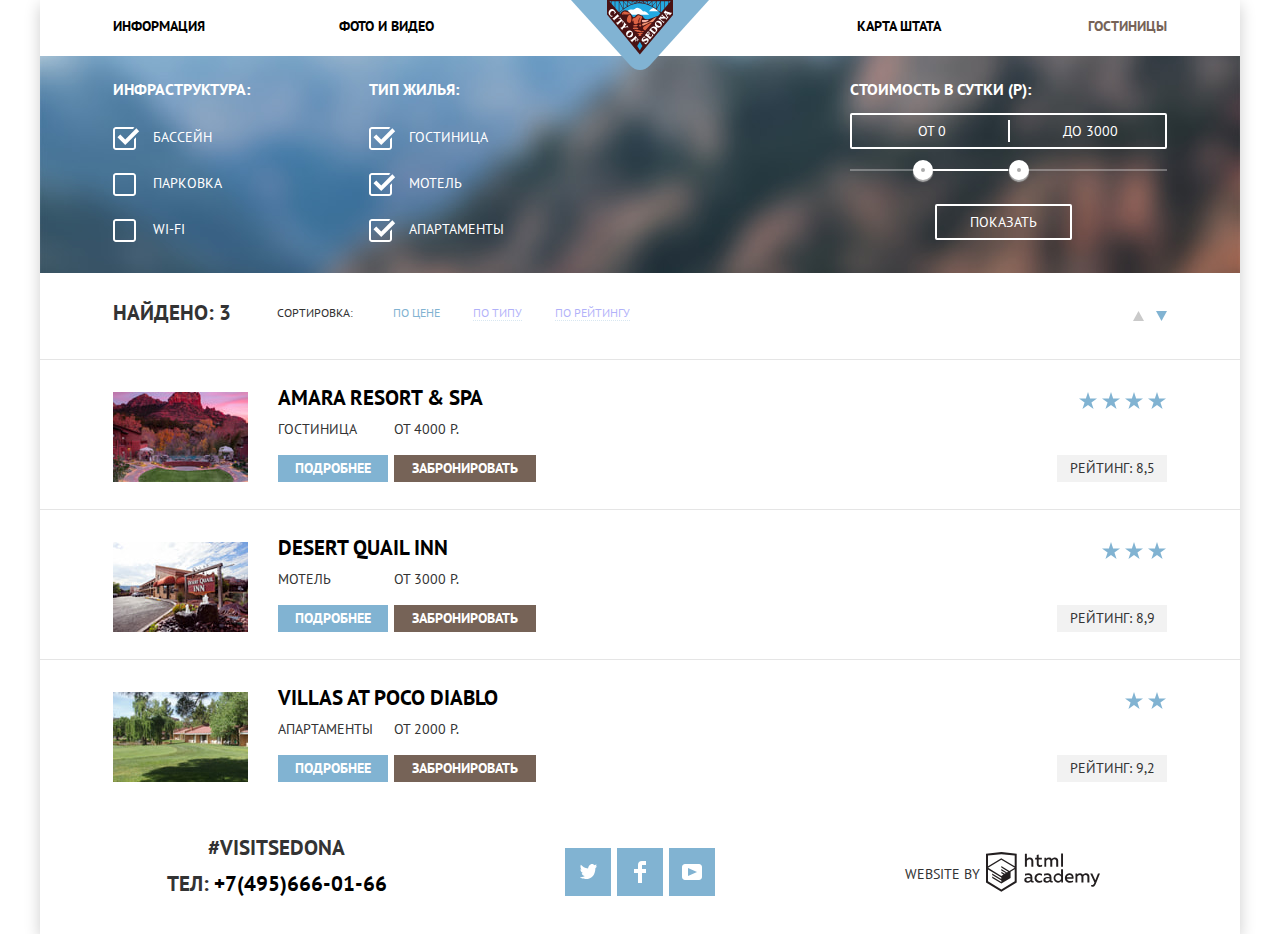
==== commit 73477461: "Сдача проекта. Попытка 2.1" ====
--- a/hotels.html
+++ b/hotels.html
@@ -116,13 +116,13 @@
             <p>Сортировка:</p>
             <ul class="sort-by">
               <li>
-                <a class="sort-button sort-active" type="button" href="#">По цене</a>
-              </li>
-              <li>
-                <a class="sort-button" type="button" href="#">По типу</a>
-              </li>
-              <li>
-                <a class="sort-button" type="button" href="#">По рейтингу</a>
+                <a class="sort-button sort-active" href="#">По цене</a>
+              </li>
+              <li>
+                <a class="sort-button" href="#">По типу</a>
+              </li>
+              <li>
+                <a class="sort-button" href="#">По рейтингу</a>
               </li>
             </ul>
             <ul class="sort-order">
--- a/css/style.min.css
+++ b/css/style.min.css
@@ -1 +1 @@
-:root{--basic-white:#ffffff;--basic-grey:#EEEEEE;--basic-black:#000000;--basic-blue-ligth:#81B3D2;--basic-blue:#669EC0;--basic-blue-dark:#5496BD;--basic-brown-ligth:#766357;--basic-brown:#604E43;--basic-brown-dark:#503E33;--basic-text:#333333;--basic-background:#888888;--main-background:#F2F2F2;--input-background:#F2F2F2;--input-background-hover:#EBEBEB;--input-background-focus:#ffffff;--input-focus-border:#E5E5E5}*,::after,::before{-webkit-box-sizing:border-box;box-sizing:border-box}:focus{outline:0}body{font-family:"PT Sans",Arial,sans-serif;font-size:14px;line-height:21px;color:var(--basic-text);text-transform:uppercase}.main-container{position:relative;width:1200px;margin:0 auto;padding:0;-webkit-box-shadow:0 5px 15px rgba(0,1,1,.2);box-shadow:0 5px 15px rgba(0,1,1,.2);background-color:var(--main-background)}a{text-decoration:none}img{max-width:100%;height:auto}.visually-hidden{position:absolute;clip:rect(0 0 0 0);width:1px;height:1px;margin:-1px}input[type=number]::-webkit-inner-spin-button,input[type=number]::-webkit-outer-spin-button{-webkit-appearance:none;margin:0}input[type=number]{-moz-appearance:textfield}input[type=number]:focus,input[type=number]:hover{-moz-appearance:number-input}.page{height:100%}.page-body{min-height:100%;display:-ms-grid;display:grid;-ms-grid-rows:-webkit-min-content 1fr -webkit-min-content;-ms-grid-rows:min-content 1fr min-content;grid-template-rows:-webkit-min-content 1fr -webkit-min-content;grid-template-rows:min-content 1fr min-content;-ms-flex-line-pack:start;align-content:start}.main-header{text-align:center;width:100%}.main-navigation{display:-webkit-box;display:-ms-flexbox;display:flex;-webkit-box-orient:vertical;-webkit-box-direction:normal;-ms-flex-direction:column;flex-direction:column;-webkit-box-align:center;-ms-flex-align:center;align-items:center;min-height:56px;color:var(--basic-black);font-weight:700;line-height:24px;background-color:var(--basic-white)}.navigation-list{width:1200px;padding:0 0;list-style:none;display:-webkit-box;display:-ms-flexbox;display:flex;-ms-flex-wrap:wrap;flex-wrap:wrap;-webkit-box-pack:justify;-ms-flex-pack:justify;justify-content:space-between}.navigation-list li:first-child{margin-left:73px}.navigation-list li:nth-child(2){margin-left:134px;margin-right:auto}.navigation-list li:nth-child(3){margin-right:147px;margin-left:auto}.navigation-list li:last-child{margin-right:73px}.navigation-list a{color:var(--basic-black)}.navigation-list a:focus,.navigation-list a:hover{outline:0;color:var(--basic-blue-ligth)}.navigation-list a:active{color:var(--basic-black);opacity:.3}.main-navigation .active-page{color:var(--basic-brown-ligth)}.main-header-logo{position:absolute}.welcome{text-align:center;padding-bottom:40px;background-color:var(--basic-white)}.welcome p{width:500px;margin:auto;font-weight:700;font-size:21px;line-height:26px}.welcome-banner{display:-webkit-box;display:-ms-flexbox;display:flex;-webkit-box-orient:vertical;-webkit-box-direction:normal;-ms-flex-direction:column;flex-direction:column;-webkit-box-align:center;-ms-flex-align:center;align-items:center;-webkit-box-pack:justify;-ms-flex-pack:justify;justify-content:space-between;height:509px;margin-bottom:41px;background-color:#7f6665;background-image:url(../img/index/background_photo.jpg);background-position:center}.welcome-banner-image{margin-top:77px}.welcome-banner::after{content:url(../img/index/background_shape.png);margin-bottom:-6px}.advantages{background-color:var(--basic-white);padding-top:3px}.advantages .heading{margin-top:0;line-height:26px;text-align:center;margin-bottom:53px}.advantages-list{display:-ms-grid;display:grid;-ms-grid-columns:1fr 1fr 1fr;grid-template-columns:1fr 1fr 1fr;list-style:none;padding:0;margin:0;width:100%;background-color:var(--basic-grey)}.advantages-item{text-align:center;min-height:256px}.advantages-item:first-child,.advantages-item:nth-child(2){-ms-grid-column:1;grid-column-start:1;-ms-grid-column-span:3;grid-column-end:4;background-color:var(--basic-blue-ligth);color:var(--basic-white)}.advantages-item-desc-wrap{display:-webkit-box;display:-ms-flexbox;display:flex;-webkit-box-pack:center;-ms-flex-pack:center;justify-content:center;-webkit-box-align:center;-ms-flex-align:center;align-items:center;min-height:256px}.advantages-item-desc-wrap2{margin:auto;min-height:165px}.advantages-item-desc-wrap .devil-bridge-img{-webkit-box-ordinal-group:0;-ms-flex-order:-1;order:-1}.advantages-item h3,.advantages-item h4{font-weight:700;font-size:21px;line-height:21px;width:160px;margin:auto;text-align:center;margin-bottom:27px}.advantages-item p{margin:0;margin-top:24px;width:270px}.advantages-item:first-child p,.advantages-item:nth-child(2) p{width:305px}.town-desc-list{display:-webkit-box;display:-ms-flexbox;display:flex;-ms-flex-pack:distribute;justify-content:space-around;list-style:none;min-height:330px;padding:0;margin:0;background-color:var(--basic-white);color:var(--basic-black)}.town-desc-item{display:-webkit-box;display:-ms-flexbox;display:flex;-webkit-box-orient:vertical;-webkit-box-direction:normal;-ms-flex-direction:column;flex-direction:column;-webkit-box-align:center;-ms-flex-align:center;align-items:center;-webkit-box-pack:justify;-ms-flex-pack:justify;justify-content:space-between}.town-desc-item img{-webkit-box-ordinal-group:0;-ms-flex-order:-1;order:-1;margin-top:60px}.town-desc-item p{margin:0;padding:0;padding-bottom:83px}.town-desc-item h4{margin:0;padding:0}.appointment{text-align:center;padding-top:25px;background-color:var(--basic-white)}.appointment-subtitle{font-weight:700;font-size:30px;line-height:24px}.appointment-desc{line-height:24px;margin:auto;padding-top:3px;margin-bottom:45px;width:500px}.map-box{position:relative;display:-webkit-box;display:-ms-flexbox;display:flex;-webkit-box-orient:vertical;-webkit-box-direction:normal;-ms-flex-direction:column;flex-direction:column;-webkit-box-align:center;-ms-flex-align:center;align-items:center;background-image:url(../img/index/map_opt.jpg);width:1200px;height:594px}.appointment-form{width:568px;height:395px;-webkit-box-shadow:0 7px 15px rgba(0,1,1,.15);box-shadow:0 7px 15px rgba(0,1,1,.15);display:-webkit-box;display:-ms-flexbox;display:flex;-ms-flex-wrap:wrap;flex-wrap:wrap;-webkit-box-pack:justify;-ms-flex-pack:justify;justify-content:space-between;-ms-flex-line-pack:justify;align-content:space-between;background-color:var(--basic-white)}.appointment-form-box{position:absolute;display:none}.appointment-form-show{display:block;-webkit-transform-origin:0 0;-ms-transform-origin:0 0;transform-origin:0 0;-webkit-animation-name:bounce;animation-name:bounce;-webkit-animation-duration:.4s;animation-duration:.4s}.appointment-form-error{-webkit-animation-name:shake;animation-name:shake;-webkit-animation-duration:.5s;animation-duration:.5s}@-webkit-keyframes bounce{from{-webkit-transform:scaleY(0);transform:scaleY(0)}to{-webkit-transform:scaleY(1);transform:scaleY(1)}}@keyframes bounce{from{-webkit-transform:scaleY(0);transform:scaleY(0)}to{-webkit-transform:scaleY(1);transform:scaleY(1)}}@-webkit-keyframes shake{0%,100%{-webkit-transform:translateX(0);transform:translateX(0)}10%,30%,50%,70%,90%{-webkit-transform:translateX(-10px);transform:translateX(-10px)}20%,40%,60%,80%{-webkit-transform:translateX(10px);transform:translateX(10px)}}@keyframes shake{0%,100%{-webkit-transform:translateX(0);transform:translateX(0)}10%,30%,50%,70%,90%{-webkit-transform:translateX(-10px);transform:translateX(-10px)}20%,40%,60%,80%{-webkit-transform:translateX(10px);transform:translateX(10px)}}.appointment-item{font:inherit;font-weight:700;line-height:26px;margin-left:55px}.appointment-item:first-child{margin-top:55px}.appointment-item.children{margin-left:0;margin-right:55px}.appointment-form .hotel-search-button{margin-top:25px;margin-bottom:55px;margin-left:55px;margin-right:55px}.appointment-item.calendar{display:-webkit-box;display:-ms-flexbox;display:flex;-webkit-box-pack:justify;-ms-flex-pack:justify;justify-content:space-between;-webkit-box-align:center;-ms-flex-align:center;align-items:center;width:458px}.appointment-item input{font:inherit;font-weight:700;line-height:26px;text-transform:uppercase;height:38px;border:none}.calendar input{width:346px;background-color:var(--input-background);background-image:url(../img/index/calendar_icon.svg);background-position:315px,0;background-repeat:no-repeat;padding-left:14px}.quantity input{width:114px;background-color:var(--input-background);text-align:center;margin-left:37px}.children input{margin-left:24px}.appointment-item input:hover{background-color:var(--input-background-hover)}.appointment-item input:focus{background-color:var(--input-background-focus);border:2px solid var(--input-focus-border);outline:0}.calendar input:hover{background-image:url(../img/index/calendar_icon_hover.svg)}.calendar input:focus{background-image:url(../img/index/calendar_icon_active.svg);padding-left:8px;background-position:318px,0}.quantity{position:relative}.add-button{position:absolute;right:12px;top:13px;width:12px;height:12px}.add-button.minus{right:88px;background-image:url(../img/index/minus_icon.svg);background-repeat:no-repeat;background-position:center}.add-button.plus{background-image:url(../img/index/plus_icon.svg);background-repeat:no-repeat;background-position:center}.add-button.minus:hover{background-image:url(../img/index/minus_hover.svg)}.add-button.minus:active{background-image:url(../img/index/minus_active_icon.svg)}.add-button.plus:hover{background-image:url(../img/index/plus_hover_icon.svg)}.add-button.plus:active{background-image:url(../img/index/plus_active_icon.svg)}.button{font:inherit;font-weight:700;color:var(--basic-white);border:none;text-align:center;text-transform:uppercase}.appointment-button{display:inline-block;font-size:21px;line-height:26px;width:568px;height:86px;line-height:86px;white-space:nowrap;margin:auto;background-color:var(--basic-brown-ligth)}.appointment-button:focus,.appointment-button:hover{background-color:var(--basic-brown)}.appointment-button:active{background-color:var(--basic-brown-dark);color:rgba(255,255,255,.3)}.hotel-search-button{font-size:21px;line-height:26px;background-color:var(--basic-blue-ligth);width:458px;height:58px}.hotel-search-button:focus,.hotel-search-button:hover{background-color:var(--basic-blue)}.hotel-search-button:active{background-color:var(--basic-blue-dark);color:rgba(255,255,255,.3)}.footer{width:100%;min-height:120px;background-color:var(--basic-white)}.index-footer{position:absolute;bottom:0;background-color:rgba(255,255,255,.9);-ms-grid-column-align:center;justify-self:center}.footer .container{display:-ms-grid;display:grid;-ms-grid-columns:1fr 1fr 1fr;grid-template-columns:1fr 1fr 1fr;-webkit-box-align:center;-ms-flex-align:center;align-items:center;justify-items:center;min-height:100%}.footer-contacts{font-size:21px;font-weight:700;line-height:36px;text-align:center;margin:0;margin-left:73px}.footer-contacts p{padding-bottom:11px}.footer-contacts a{color:var(--basic-black)}.footer-socials{width:150px}.footer-socials ul{display:-webkit-box;display:-ms-flexbox;display:flex;-webkit-box-pack:justify;-ms-flex-pack:justify;justify-content:space-between;list-style:none;padding:0}.social-button-twitter{background-image:url(../img/index/twitter_icon.svg)}.social-button-twitter:active{background-image:url(../img/index/twitter_icon_active.svg)}.social-button-fb{background-image:url(../img/index/fb_icon.svg)}.social-button-fb:active{background-image:url(../img/index/fb_icon_active.svg)}.social-button-youtube{background-image:url(../img/index/youtube_icon.svg)}.social-button-youtube:active{background-image:url(../img/index/youtube_icon_active.svg)}.social-button{display:block;width:46px;height:48px;background-color:var(--basic-blue-ligth);background-position:center center;background-repeat:no-repeat}.social-button:focus,.social-button:hover{background-color:var(--basic-blue)}.social-button:active{background-color:var(--basic-blue-dark)}.footer-copyright{width:197px;display:-webkit-box;display:-ms-flexbox;display:flex;-webkit-box-pack:justify;-ms-flex-pack:justify;justify-content:space-between;-webkit-box-align:center;-ms-flex-align:center;align-items:center;line-height:26px;margin-right:75px}.footer-copyright a{width:115px;height:41px;background-image:url(../img/index/logo_htmlacademy_2.svg);background-repeat:no-repeat}.footer-copyright span{padding-top:5px;padding-left:1px}.footer-copyright a:focus,.footer-copyright a:hover{background-image:url(../img/index/logo_htmlacademy_hover.svg)}.footer-copyright a:active{background-image:url(../img/index/logo_htmlacademy_active.svg)}.hotel-filter{color:var(--basic-white)}.hotel-filter .filter{display:-webkit-box;display:-ms-flexbox;display:flex;margin-left:73px;margin-right:73px}.filter .hotel-type{margin-left:119px}.infrastructure legend{margin-bottom:27px}.hotel-type legend{margin-bottom:27px}.filter li{margin-bottom:25px;padding:0}.filter .hotel-price{margin-left:auto;width:317px}.filter{position:relative;min-height:217px}.filter .hotel-filter-button{position:absolute;right:95px;bottom:33px}.hotel-filter{width:1200px;background-color:#7f6665;background-image:url(../img/hotels/background.jpg);background-repeat:no-repeat}.filter fieldset{margin:0;margin-top:23px;padding:0;border:none}.filter legend{font-weight:700;font-size:16px;line-height:21px}.filter ul{list-style:none;margin:0;padding:0}.hotel-filter-button{width:137px;height:36px;color:var(--basic-white);background-color:transparent;border:2px solid var(--basic-white);border-radius:2px;text-transform:uppercase}.hotel-filter-button:focus,.hotel-filter-button:hover{color:var(--basic-black);background-color:var(--basic-white)}.filter .check-input{position:absolute;-webkit-appearance:none;-moz-appearance:none;appearance:none}.filter .check-box{position:absolute;width:27px;height:27px;margin-left:-40px;background-image:url(../img/hotels/checkbox_off_icon.svg);background-repeat:no-repeat}.filter .check-label{padding-left:40px}.check-input:checked+.check-box{background-image:url(../img/hotels/checkbox_on_icon.svg)}.check-input:disabled+.check-box{background-image:url(../img/hotels/checkbox_off_dis_icon.svg)}.check-input:checked:disabled+.check-box{background-image:url(../img/hotels/checkbox_on_dis_icon.svg)}.filter .check-label:hover{opacity:.75}.check-input:focus+.check-box{opacity:.75}.range-filter{margin-top:13px}.price-controls input{width:50px;padding:8px;padding-left:0;text-align:left;color:var(--basic-white);border:none;background:0 0;font-family:inherit;font-size:inherit}.price-controls label{text-align:center;width:100%}.price-controls .min-price{padding-left:40px}.price-controls .max-price{padding-left:19px}.price-controls .stick{position:absolute;width:2px;height:22px;background:var(--basic-white)}.price-controls{display:-webkit-box;display:-ms-flexbox;display:flex;-ms-flex-pack:distribute;justify-content:space-around;-webkit-box-align:center;-ms-flex-align:center;align-items:center;margin-top:10px;border:2px solid var(--basic-white);border-radius:2px}.range-controls{position:relative;padding-top:20px}.range-controls .scale{height:2px;background:rgba(255,255,255,.3)}.range-controls .bar{width:248px;height:2px;background:#fff}.range-controls .toggle{position:absolute;top:11px;left:0;width:20px;height:20px;padding:0;background-color:#ababab;border:8px solid var(--basic-white);border-radius:50%;-webkit-box-shadow:0 2px 1px 0 #ababab;box-shadow:0 2px 1px 0 #ababab;cursor:pointer}.range-controls .toggle:focus,.range-controls .toggle:hover{top:10px;width:23px;height:23px;-webkit-transform:translateX(-1px);-ms-transform:translateX(-1px);transform:translateX(-1px);-webkit-transition:all .2s;-o-transition:all .2s;transition:all .2s}.range-controls .toggle-min{left:0}.range-controls .toggle-max{left:238px}.sort-panel{display:-webkit-box;display:-ms-flexbox;display:flex;min-height:86px;-webkit-box-align:center;-ms-flex-align:center;align-items:center;background-color:var(--basic-white)}.sort-panel h3{font-weight:700;font-size:21px;line-height:26px;margin-left:73px;margin-top:15px}.sort-panel p{font-size:12px;line-height:18px;margin-left:46px;margin-top:5px}.sort-by{display:-webkit-box;display:-ms-flexbox;display:flex;list-style:none;padding:0;margin:0;margin-left:40px;margin-top:-8px}.sort-by li:first-child{margin-right:33px}.sort-by li:last-child{margin-left:33px}.sort-button{font-size:12px;line-height:18px;text-transform:uppercase;border:none;padding:0;border-bottom:1px dotted var(--basic-blue-ligth);background-color:transparent;opacity:.3}.sort-active{border:none;color:var(--basic-blue-ligth);opacity:1}.sort-button:focus,.sort-button:hover{outline:0;color:var(--basic-blue-ligth);opacity:1}.sort-button:active{color:var(--basic-black);border:none;opacity:1}.sort-order{display:-webkit-box;display:-ms-flexbox;display:flex;-webkit-box-pack:justify;-ms-flex-pack:justify;justify-content:space-between;margin-left:auto;margin-right:73px;width:34px;font-size:0;line-height:0;list-style:none;padding:0}.order-button{display:block;width:11px;height:10px;margin:0;padding:0;background-color:transparent;border:none;background-repeat:no-repeat;background-position:center}.sort-order .up{background-image:url(../img/hotels/up_rect_icon.svg)}.sort-order .up-active{background-image:url(../img/hotels/up_rect_active_icon.svg)}.sort-order .up-active:focus,.sort-order .up-active:hover,.sort-order .up:focus,.sort-order .up:hover{background-image:url(../img/hotels/up_rect_hover_icon.svg)}.sort-order .up-active:active,.sort-order .up:active{background-image:url(../img/hotels/up_rect_active_icon.svg)}.sort-order .down{background-image:url(../img/hotels/down_rect_icon.svg)}.sort-order .down-active{background-image:url(../img/hotels/down_rect_active_icon.svg)}.sort-order .down-active:focus,.sort-order .down-active:hover,.sort-order .down:focus,.sort-order .down:hover{background-image:url(../img/hotels/down_rect_hover_icon.svg)}.sort-order .down-active:active,.sort-order .down:active{background-image:url(../img/hotels/down_rect_active_icon.svg)}.hotels-list{list-style:none;padding:0;margin:0;background-color:var(--basic-white)}.hotels-item{display:-webkit-box;display:-ms-flexbox;display:flex;-webkit-box-orient:vertical;-webkit-box-direction:normal;-ms-flex-direction:column;flex-direction:column;-webkit-box-pack:center;-ms-flex-pack:center;justify-content:center;border-top:1px solid var(--input-focus-border);min-height:150px}.hotel-name-main-wrap{display:-webkit-box;display:-ms-flexbox;display:flex;-webkit-box-align:end;-ms-flex-align:end;align-items:flex-end;margin-left:73px;margin-right:73px}.hotel-name-wrap{display:-webkit-box;display:-ms-flexbox;display:flex;-webkit-box-orient:vertical;-webkit-box-direction:normal;-ms-flex-direction:column;flex-direction:column;-webkit-box-pack:justify;-ms-flex-pack:justify;justify-content:space-between;padding:0;margin-left:30px}.hotels-item-image{background-color:var(--basic-blue);width:135px;height:90px;-webkit-box-ordinal-group:0;-ms-flex-order:-1;order:-1;line-height:0}.hotel-name{display:block;margin-bottom:11px}.hotels-list .hotel-name:focus,.hotels-list .hotel-name:hover{color:var(--basic-blue-ligth)}.hotels-list .hotel-name:active{color:var(--basic-black);opacity:.3}.hotel-name-wrap p{display:-ms-grid;display:grid;-ms-grid-columns:auto 6px auto;grid-template-columns:auto auto;grid-column-gap:6px;grid-row-gap:15px;margin:0}.hotels-list h3{color:var(--basic-black);font-weight:700;font-size:21px;line-height:21px;padding:0;margin:0}.hotel-name-main-wrap .hotel-rating-wrap{min-height:90px;display:-webkit-box;display:-ms-flexbox;display:flex;-webkit-box-orient:vertical;-webkit-box-direction:normal;-ms-flex-direction:column;flex-direction:column;-webkit-box-pack:justify;-ms-flex-pack:justify;justify-content:space-between;margin:0;margin-left:auto}.star-line{text-align:end}.hotel-rating{display:block;width:110px;height:27px;text-align:center;line-height:27px;background-color:var(--input-background)}.detail-button{display:inline-block;vertical-align:top;width:110px;height:27px;line-height:27px;background-color:var(--basic-blue-ligth)}.detail-button:focus,.detail-button:hover{background-color:var(--basic-blue)}.detail-button:active{background-color:var(--basic-blue-dark);color:rgba(255,255,255,.3)}.book-button{display:inline-block;vertical-align:top;width:142px;height:27px;line-height:27px;background-color:var(--basic-brown-ligth)}.book-button:focus,.book-button:hover{background-color:var(--basic-brown)}.book-button:active{background-color:var(--basic-brown-dark);color:rgba(255,255,255,.3)}+:root{--basic-white:#ffffff;--basic-grey:#EEEEEE;--basic-black:#000000;--basic-blue-ligth:#81B3D2;--basic-blue:#669EC0;--basic-blue-dark:#5496BD;--basic-brown-ligth:#766357;--basic-brown:#604E43;--basic-brown-dark:#503E33;--basic-text:#333333;--basic-background:#888888;--main-background:#F2F2F2;--input-background:#F2F2F2;--input-background-hover:#EBEBEB;--input-background-focus:#ffffff;--input-focus-border:#E5E5E5}*,::after,::before{-webkit-box-sizing:border-box;box-sizing:border-box}:focus{outline:0}body{font-family:"PT Sans",Arial,sans-serif;font-size:14px;line-height:21px;color:var(--basic-text);text-transform:uppercase}.main-container{position:relative;width:1200px;margin:0 auto;padding:0;-webkit-box-shadow:0 5px 15px rgba(0,1,1,.2);box-shadow:0 5px 15px rgba(0,1,1,.2);background-color:var(--main-background)}a{text-decoration:none}img{max-width:100%;height:auto}.visually-hidden{position:absolute;clip:rect(0 0 0 0);width:1px;height:1px;margin:-1px}input[type=number]::-webkit-inner-spin-button,input[type=number]::-webkit-outer-spin-button{-webkit-appearance:none;margin:0}input[type=number]{-moz-appearance:textfield}input[type=number]:focus,input[type=number]:hover{-moz-appearance:number-input}.page{height:100%}.page-body{min-height:100%;display:-ms-grid;display:grid;-ms-grid-rows:-webkit-min-content 1fr -webkit-min-content;-ms-grid-rows:min-content 1fr min-content;grid-template-rows:-webkit-min-content 1fr -webkit-min-content;grid-template-rows:min-content 1fr min-content;-ms-flex-line-pack:start;align-content:start}.main-header{text-align:center;width:100%}.main-navigation{display:-webkit-box;display:-ms-flexbox;display:flex;-webkit-box-orient:vertical;-webkit-box-direction:normal;-ms-flex-direction:column;flex-direction:column;-webkit-box-align:center;-ms-flex-align:center;align-items:center;min-height:56px;color:var(--basic-black);font-weight:700;line-height:24px;background-color:var(--basic-white)}.navigation-list{width:1200px;padding:0 0;list-style:none;display:-webkit-box;display:-ms-flexbox;display:flex;flex-wrap:wrap;-webkit-box-pack:justify;-ms-flex-pack:justify;justify-content:space-between}.navigation-list li:first-child{margin-left:73px}.navigation-list li:nth-child(2){margin-left:134px;margin-right:auto}.navigation-list li:nth-child(3){margin-right:147px;margin-left:auto}.navigation-list li:last-child{margin-right:73px}.navigation-list a{color:var(--basic-black)}.navigation-list a:focus,.navigation-list a:hover{outline:0;color:var(--basic-blue-ligth)}.navigation-list a:active{color:var(--basic-black);opacity:.3}.main-navigation .active-page{color:var(--basic-brown-ligth)}.main-header-logo{position:absolute}.welcome{text-align:center;padding-bottom:40px;background-color:var(--basic-white)}.welcome p{width:500px;margin:auto;font-weight:700;font-size:21px;line-height:26px}.welcome-banner{display:-webkit-box;display:-ms-flexbox;display:flex;-webkit-box-orient:vertical;-webkit-box-direction:normal;-ms-flex-direction:column;flex-direction:column;-webkit-box-align:center;-ms-flex-align:center;align-items:center;-webkit-box-pack:justify;-ms-flex-pack:justify;justify-content:space-between;height:509px;margin-bottom:41px;background-color:#7f6665;background-image:url(../img/index/background_photo.jpg);background-position:center}.welcome-banner-image{margin-top:77px}.welcome-banner::after{content:url(../img/index/background_shape.png);margin-bottom:-6px}.advantages{background-color:var(--basic-white);padding-top:3px}.advantages .heading{margin-top:0;line-height:26px;text-align:center;margin-bottom:53px}.advantages-list{display:-ms-grid;display:grid;-ms-grid-columns:1fr 1fr 1fr;grid-template-columns:1fr 1fr 1fr;list-style:none;padding:0;margin:0;width:100%;background-color:var(--basic-grey)}.advantages-item{text-align:center;min-height:256px}.advantages-item:first-child,.advantages-item:nth-child(2){-ms-grid-column:1;grid-column-start:1;-ms-grid-column-span:3;grid-column-end:4;background-color:var(--basic-blue-ligth);color:var(--basic-white)}.advantages-item-desc-wrap{display:-webkit-box;display:-ms-flexbox;display:flex;-webkit-box-pack:center;-ms-flex-pack:center;justify-content:center;-webkit-box-align:center;-ms-flex-align:center;align-items:center;min-height:256px}.advantages-item-desc-wrap2{margin:auto;min-height:165px}.advantages-item-desc-wrap .devil-bridge-img{-webkit-box-ordinal-group:0;-ms-flex-order:-1;order:-1}.advantages-item h3,.advantages-item h4{font-weight:700;font-size:21px;line-height:21px;width:160px;margin:auto;text-align:center;margin-bottom:27px}.advantages-item p{margin:0;margin-top:24px;width:270px}.advantages-item:first-child p,.advantages-item:nth-child(2) p{width:305px}.town-desc-list{display:-webkit-box;display:-ms-flexbox;display:flex;-ms-flex-pack:distribute;justify-content:space-around;list-style:none;min-height:330px;padding:0;margin:0;background-color:var(--basic-white);color:var(--basic-black)}.town-desc-item{display:flex;flex-direction:column;align-items:center;justify-content:space-between}.town-desc-item img{order:-1;margin-top:60px}.town-desc-item p{margin:0;padding:0;padding-bottom:83px}.town-desc-item h4{margin:0;padding:0}.appointment{text-align:center;padding-top:25px;background-color:var(--basic-white)}.appointment-subtitle{font-weight:700;font-size:30px;line-height:24px}.appointment-desc{line-height:24px;margin:auto;padding-top:3px;margin-bottom:45px;width:500px}.map-box{position:relative;display:-webkit-box;display:-ms-flexbox;display:flex;-webkit-box-orient:vertical;-webkit-box-direction:normal;-ms-flex-direction:column;flex-direction:column;-webkit-box-align:center;-ms-flex-align:center;align-items:center;background-image:url(../img/index/map_opt.jpg);width:1200px;height:594px}.appointment-form{width:568px;height:395px;-webkit-box-shadow:0 7px 15px rgba(0,1,1,.15);box-shadow:0 7px 15px rgba(0,1,1,.15);display:-webkit-box;display:-ms-flexbox;display:flex;-ms-flex-wrap:wrap;flex-wrap:wrap;-webkit-box-pack:justify;-ms-flex-pack:justify;justify-content:space-between;-ms-flex-line-pack:justify;align-content:space-between;background-color:var(--basic-white)}.appointment-form-box{position:absolute;display:none}.appointment-form-show{display:block;-webkit-transform-origin:0 0;-ms-transform-origin:0 0;transform-origin:0 0;-webkit-animation-name:bounce;animation-name:bounce;-webkit-animation-duration:.4s;animation-duration:.4s}.appointment-form-error{animation-name:shake;animation-duration:.5s}@-webkit-keyframes bounce{from{-webkit-transform:scaleY(0);transform:scaleY(0)}to{-webkit-transform:scaleY(1);transform:scaleY(1)}}@keyframes bounce{from{-webkit-transform:scaleY(0);transform:scaleY(0)}to{-webkit-transform:scaleY(1);transform:scaleY(1)}}@keyframes shake{0%,100%{transform:translateX(0)}10%,30%,50%,70%,90%{transform:translateX(-10px)}20%,40%,60%,80%{transform:translateX(10px)}}.appointment-item{font:inherit;font-weight:700;line-height:26px;margin-left:55px}.appointment-item:first-child{margin-top:55px}.appointment-item.children{margin-left:0;margin-right:55px}.appointment-form .hotel-search-button{margin-top:25px;margin-bottom:55px;margin-left:55px;margin-right:55px}.appointment-item.calendar{display:-webkit-box;display:-ms-flexbox;display:flex;-webkit-box-pack:justify;-ms-flex-pack:justify;justify-content:space-between;-webkit-box-align:center;-ms-flex-align:center;align-items:center;width:458px}.appointment-item input{font:inherit;font-weight:700;line-height:26px;text-transform:uppercase;height:38px;border:none}.calendar input{width:346px;background-color:var(--input-background);background-image:url(../img/index/calendar_icon.svg);background-position:315px,0;background-repeat:no-repeat;padding-left:14px}.quantity input{width:114px;background-color:var(--input-background);text-align:center;margin-left:37px}.children input{margin-left:24px}.appointment-item input:hover{background-color:var(--input-background-hover)}.appointment-item input:focus{background-color:var(--input-background-focus);border:2px solid var(--input-focus-border);outline:0}.calendar input:hover{background-image:url(../img/index/calendar_icon_hover.svg)}.calendar input:focus{background-image:url(../img/index/calendar_icon_active.svg);padding-left:8px;background-position:318px,0}.quantity{position:relative}.add-button{position:absolute;right:12px;top:13px;width:12px;height:12px}.add-button.minus{right:88px;background-image:url(../img/index/minus_icon.svg);background-repeat:no-repeat;background-position:center}.add-button.plus{background-image:url(../img/index/plus_icon.svg);background-repeat:no-repeat;background-position:center}.add-button.minus:hover{background-image:url(../img/index/minus_hover.svg)}.add-button.minus:active{background-image:url(../img/index/minus_active_icon.svg)}.add-button.plus:hover{background-image:url(../img/index/plus_hover_icon.svg)}.add-button.plus:active{background-image:url(../img/index/plus_active_icon.svg)}.button{font:inherit;font-weight:700;color:var(--basic-white);border:none;text-align:center;text-transform:uppercase}.appointment-button{display:inline-block;vertical-align:middle;font-size:21px;line-height:26px;width:568px;height:86px;line-height:86px;white-space:nowrap;margin:auto;background-color:var(--basic-brown-ligth)}.appointment-button:focus,.appointment-button:hover{background-color:var(--basic-brown)}.appointment-button:active{background-color:var(--basic-brown-dark);color:rgba(255,255,255,.3)}.hotel-search-button{font-size:21px;line-height:26px;background-color:var(--basic-blue-ligth);width:458px;height:58px}.hotel-search-button:focus,.hotel-search-button:hover{background-color:var(--basic-blue)}.hotel-search-button:active{background-color:var(--basic-blue-dark);color:rgba(255,255,255,.3)}.footer{width:100%;min-height:120px;background-color:var(--basic-white)}.index-footer{position:absolute;bottom:0;background-color:rgba(255,255,255,.9);-ms-grid-column-align:center;justify-self:center}.footer .container{display:-ms-grid;display:grid;-ms-grid-columns:1fr 1fr 1fr;grid-template-columns:1fr 1fr 1fr;-webkit-box-align:center;-ms-flex-align:center;align-items:center;justify-items:center;min-height:100%}.footer-contacts{font-size:21px;font-weight:700;line-height:36px;text-align:center;margin:0;margin-left:73px}.footer-contacts p{padding-bottom:11px}.footer-contacts a{color:var(--basic-black)}.footer-socials{width:150px}.footer-socials ul{display:-webkit-box;display:-ms-flexbox;display:flex;-webkit-box-pack:justify;-ms-flex-pack:justify;justify-content:space-between;list-style:none;padding:0}.social-button-twitter{background-image:url(../img/index/twitter_icon.svg)}.social-button-twitter:active{background-image:url(../img/index/twitter_icon_active.svg)}.social-button-fb{background-image:url(../img/index/fb_icon.svg)}.social-button-fb:active{background-image:url(../img/index/fb_icon_active.svg)}.social-button-youtube{background-image:url(../img/index/youtube_icon.svg)}.social-button-youtube:active{background-image:url(../img/index/youtube_icon_active.svg)}.social-button{display:block;width:46px;height:48px;background-color:var(--basic-blue-ligth);background-position:center center;background-repeat:no-repeat}.social-button:focus,.social-button:hover{background-color:var(--basic-blue)}.social-button:active{background-color:var(--basic-blue-dark)}.footer-copyright{width:197px;display:-webkit-box;display:-ms-flexbox;display:flex;-webkit-box-pack:justify;-ms-flex-pack:justify;justify-content:space-between;-webkit-box-align:center;-ms-flex-align:center;align-items:center;line-height:26px;margin-right:75px}.footer-copyright a{width:115px;height:41px;background-image:url(../img/index/logo_htmlacademy_2.svg);background-repeat:no-repeat}.footer-copyright span{padding-top:5px;padding-left:1px}.footer-copyright a:focus,.footer-copyright a:hover{background-image:url(../img/index/logo_htmlacademy_hover.svg)}.footer-copyright a:active{background-image:url(../img/index/logo_htmlacademy_active.svg)}.hotel-filter{color:var(--basic-white)}.hotel-filter .filter{display:-webkit-box;display:-ms-flexbox;display:flex;margin-left:73px;margin-right:73px}.filter .hotel-type{margin-left:119px}.infrastructure legend{margin-bottom:27px}.hotel-type legend{margin-bottom:27px}.filter li{margin-bottom:25px;padding:0}.filter .hotel-price{margin-left:auto;width:317px}.filter{position:relative;min-height:217px}.filter .hotel-filter-button{position:absolute;right:95px;bottom:33px}.hotel-filter{width:1200px;background-color:#7f6665;background-image:url(../img/hotels/background.jpg);background-repeat:no-repeat}.filter fieldset{margin:0;margin-top:23px;padding:0;border:none}.filter legend{font-weight:700;font-size:16px;line-height:21px}.filter ul{list-style:none;margin:0;padding:0}.hotel-filter-button{width:137px;height:36px;color:var(--basic-white);background-color:transparent;border:2px solid var(--basic-white);border-radius:2px;text-transform:uppercase}.hotel-filter-button:focus,.hotel-filter-button:hover{color:var(--basic-black);background-color:var(--basic-white)}.filter .check-input{position:absolute;-webkit-appearance:none;-moz-appearance:none;appearance:none}.filter .check-box{position:absolute;width:27px;height:27px;margin-left:-40px;background-image:url(../img/hotels/checkbox_off_icon.svg);background-repeat:no-repeat}.filter .check-label{padding-left:40px}.check-input:checked+.check-box{background-image:url(../img/hotels/checkbox_on_icon.svg)}.check-input:disabled+.check-box{background-image:url(../img/hotels/checkbox_off_dis_icon.svg)}.check-input:checked:disabled+.check-box{background-image:url(../img/hotels/checkbox_on_dis_icon.svg)}.filter .check-label:hover{opacity:.75}.check-input:focus+.check-box{opacity:.75}.range-filter{margin-top:13px}.price-controls input{width:50px;padding:8px;padding-left:0;text-align:left;color:var(--basic-white);border:none;background:0 0;font-family:inherit;font-size:inherit}.price-controls label{text-align:center;width:100%}.price-controls .min-price{padding-left:40px}.price-controls .max-price{padding-left:19px}.price-controls .stick{position:absolute;width:2px;height:22px;background:var(--basic-white)}.price-controls{display:-webkit-box;display:-ms-flexbox;display:flex;-ms-flex-pack:distribute;justify-content:space-around;-webkit-box-align:center;-ms-flex-align:center;align-items:center;margin-top:10px;border:2px solid var(--basic-white);border-radius:2px}.range-controls{position:relative;padding-top:20px}.range-controls .scale{height:2px;background:rgba(255,255,255,.3)}.range-controls .bar{width:248px;height:2px;background:#fff}.range-controls .toggle{position:absolute;top:11px;left:0;width:20px;height:20px;padding:0;background-color:#ababab;border:8px solid var(--basic-white);border-radius:50%;-webkit-box-shadow:0 2px 1px 0 #ababab;box-shadow:0 2px 1px 0 #ababab;cursor:pointer}.range-controls .toggle:focus,.range-controls .toggle:hover{top:10px;width:23px;height:23px;-webkit-transform:translateX(-1px);-ms-transform:translateX(-1px);transform:translateX(-1px);-webkit-transition:all .2s;-o-transition:all .2s;transition:all .2s}.range-controls .toggle-min{left:0}.range-controls .toggle-max{left:238px}.sort-panel{display:-webkit-box;display:-ms-flexbox;display:flex;min-height:86px;-webkit-box-align:center;-ms-flex-align:center;align-items:center;background-color:var(--basic-white)}.sort-panel h3{font-weight:700;font-size:21px;line-height:26px;margin-left:73px;margin-top:15px}.sort-panel p{font-size:12px;line-height:18px;margin-left:46px;margin-top:5px}.sort-by{display:-webkit-box;display:-ms-flexbox;display:flex;list-style:none;padding:0;margin:0;margin-left:40px;margin-top:-8px}.sort-by li:first-child{margin-right:33px}.sort-by li:last-child{margin-left:33px}.sort-button{font-size:12px;line-height:18px;text-transform:uppercase;border:none;padding:0;border-bottom:1px dotted var(--basic-blue-ligth);background-color:transparent;opacity:.3}.sort-active{border:none;color:var(--basic-blue-ligth);opacity:1}.sort-button:focus,.sort-button:hover{outline:0;color:var(--basic-blue-ligth);opacity:1}.sort-button:active{color:var(--basic-black);border:none;opacity:1}.sort-order{display:-webkit-box;display:-ms-flexbox;display:flex;-webkit-box-pack:justify;-ms-flex-pack:justify;justify-content:space-between;margin-left:auto;margin-right:73px;width:34px;font-size:0;line-height:0;list-style:none;padding:0}.order-button{display:block;width:11px;height:10px;margin:0;padding:0;background-color:transparent;border:none;background-repeat:no-repeat;background-position:center}.sort-order .up{background-image:url(../img/hotels/up_rect_icon.svg)}.sort-order .up-active{background-image:url(../img/hotels/up_rect_active_icon.svg)}.sort-order .up-active:focus,.sort-order .up-active:hover,.sort-order .up:focus,.sort-order .up:hover{background-image:url(../img/hotels/up_rect_hover_icon.svg)}.sort-order .up-active:active,.sort-order .up:active{background-image:url(../img/hotels/up_rect_active_icon.svg)}.sort-order .down{background-image:url(../img/hotels/down_rect_icon.svg)}.sort-order .down-active{background-image:url(../img/hotels/down_rect_active_icon.svg)}.sort-order .down-active:focus,.sort-order .down-active:hover,.sort-order .down:focus,.sort-order .down:hover{background-image:url(../img/hotels/down_rect_hover_icon.svg)}.sort-order .down-active:active,.sort-order .down:active{background-image:url(../img/hotels/down_rect_active_icon.svg)}.hotels-list{list-style:none;padding:0;margin:0;background-color:var(--basic-white)}.hotels-item{display:-webkit-box;display:-ms-flexbox;display:flex;-webkit-box-orient:vertical;-webkit-box-direction:normal;-ms-flex-direction:column;flex-direction:column;-webkit-box-pack:center;-ms-flex-pack:center;justify-content:center;border-top:1px solid var(--input-focus-border);min-height:150px}.hotel-name-main-wrap{display:-webkit-box;display:-ms-flexbox;display:flex;-webkit-box-align:end;-ms-flex-align:end;align-items:flex-end;margin-left:73px;margin-right:73px}.hotel-name-wrap{display:-webkit-box;display:-ms-flexbox;display:flex;-webkit-box-orient:vertical;-webkit-box-direction:normal;-ms-flex-direction:column;flex-direction:column;-webkit-box-pack:justify;-ms-flex-pack:justify;justify-content:space-between;padding:0;margin-left:30px}.hotels-item-image{background-color:var(--basic-blue);width:135px;height:90px;-webkit-box-ordinal-group:0;-ms-flex-order:-1;order:-1;line-height:0}.hotel-name{display:block;margin-bottom:11px}.hotels-list .hotel-name:focus,.hotels-list .hotel-name:hover{color:var(--basic-blue-ligth)}.hotels-list .hotel-name:active{color:var(--basic-black);opacity:.3}.hotel-name-wrap p{display:-ms-grid;display:grid;-ms-grid-columns:auto 6px auto;grid-template-columns:auto auto;grid-column-gap:6px;grid-row-gap:15px;margin:0}.hotels-list h3{color:var(--basic-black);font-weight:700;font-size:21px;line-height:21px;padding:0;margin:0}.hotel-name-main-wrap .hotel-rating-wrap{min-height:90px;display:-webkit-box;display:-ms-flexbox;display:flex;-webkit-box-orient:vertical;-webkit-box-direction:normal;-ms-flex-direction:column;flex-direction:column;-webkit-box-pack:justify;-ms-flex-pack:justify;justify-content:space-between;margin:0;margin-left:auto}.star-line{text-align:end}.hotel-rating{display:block;width:110px;height:27px;text-align:center;line-height:27px;background-color:var(--input-background)}.detail-button{display:inline-block;vertical-align:top;width:110px;height:27px;line-height:27px;background-color:var(--basic-blue-ligth)}.detail-button:focus,.detail-button:hover{background-color:var(--basic-blue)}.detail-button:active{background-color:var(--basic-blue-dark);color:rgba(255,255,255,.3)}.book-button{display:inline-block;vertical-align:top;width:142px;height:27px;line-height:27px;background-color:var(--basic-brown-ligth)}.book-button:focus,.book-button:hover{background-color:var(--basic-brown)}.book-button:active{background-color:var(--basic-brown-dark);color:rgba(255,255,255,.3)}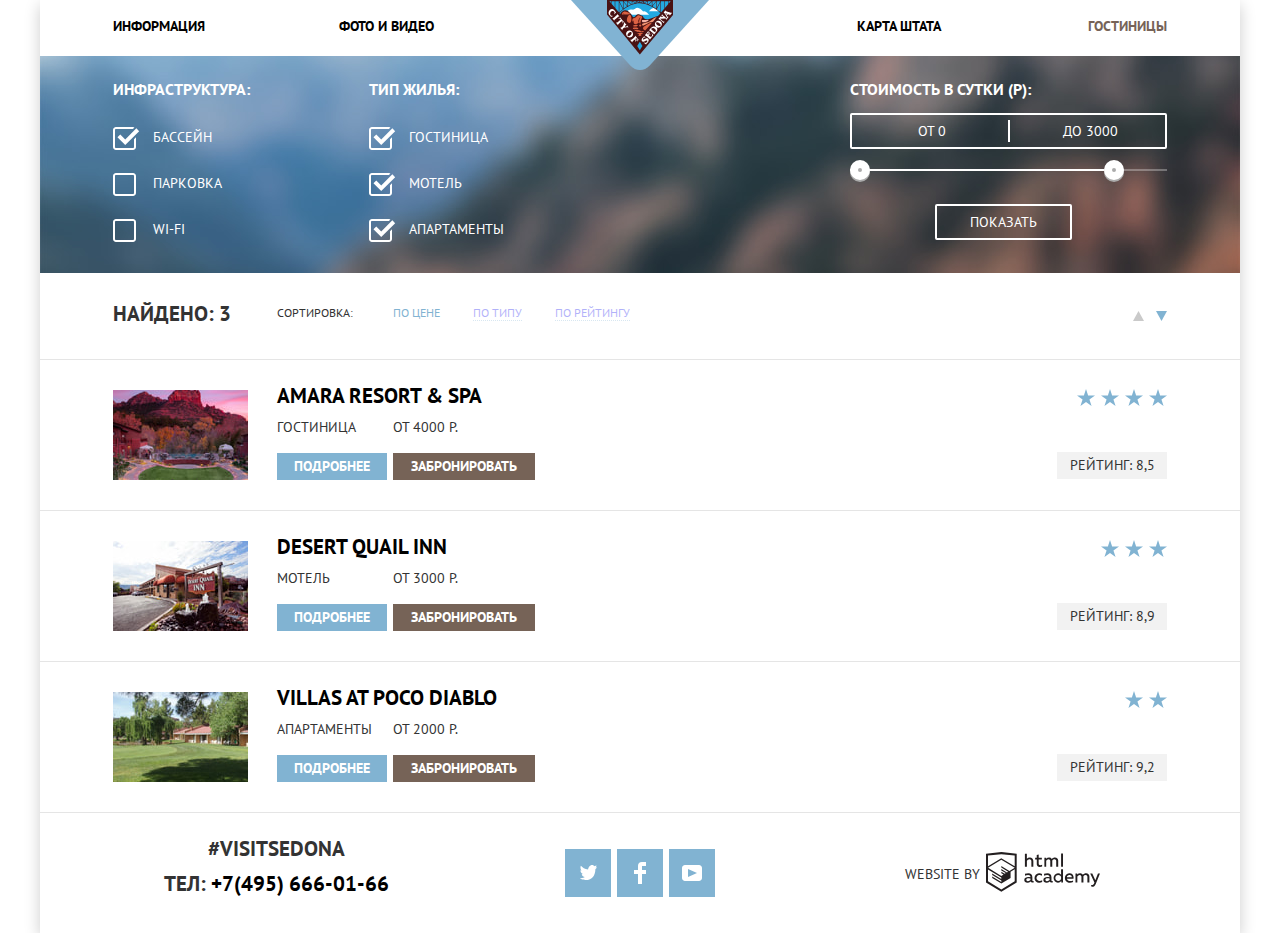
==== commit d82b553f: "Сдача. Попытка 3." ====
--- a/hotels.html
+++ b/hotels.html
@@ -52,7 +52,7 @@
                     <span class="check-box"></span>
                     wi-fi
                   </label>
-                </li>
+                </li>                
               </ul>
             </fieldset>
             <fieldset class="hotel-type">
@@ -96,12 +96,12 @@
                 <div class="range-controls">
                   <div class="scale">
                     <div class="bar" style="
-                      width: 30%;
-                      margin-left: 20%
+                      width: 80%;
+                      margin-left: 0%
                     "></div>
                   </div>
-                  <div class="toggle toggle-min" tabindex="0" style="left: 20%"></div>
-                  <div class="toggle toggle-max" tabindex="0" style="left: 50%"></div>
+                  <div class="toggle toggle-min" tabindex="0" style="left: 0%"></div>
+                  <div class="toggle toggle-max" tabindex="0" style="left: 80%"></div>
                 </div> 
               </div>
             </fieldset>
@@ -229,7 +229,7 @@
             <h2 class="visually-hidden">Контактная информация</h2>
             <p>#visitsedona<br>
               тел:
-              <a href="tel:+74956660166">+7(495)666-01-66</a>
+              <a href="tel:+74956660166">+7(495) 666-01-66</a>
             </p>
           </section>
 
@@ -250,7 +250,7 @@
                 <a class="social-button social-button-youtube" href="#">                  
                   <span class="visually-hidden">Youtube</span>                                   
                 </a>
-              </li>
+              </li>              
             </ul>
           </section>
 
@@ -260,7 +260,7 @@
               <span class="visually-hidden">html academy</span>
             </a>
           </p>
-        </div> 
+        </div>  
       </footer>
     </div>     
   </body>
--- a/css/style.min.css
+++ b/css/style.min.css
@@ -1 +1 @@
-:root{--basic-white:#ffffff;--basic-grey:#EEEEEE;--basic-black:#000000;--basic-blue-ligth:#81B3D2;--basic-blue:#669EC0;--basic-blue-dark:#5496BD;--basic-brown-ligth:#766357;--basic-brown:#604E43;--basic-brown-dark:#503E33;--basic-text:#333333;--basic-background:#888888;--main-background:#F2F2F2;--input-background:#F2F2F2;--input-background-hover:#EBEBEB;--input-background-focus:#ffffff;--input-focus-border:#E5E5E5}*,::after,::before{-webkit-box-sizing:border-box;box-sizing:border-box}:focus{outline:0}body{font-family:"PT Sans",Arial,sans-serif;font-size:14px;line-height:21px;color:var(--basic-text);text-transform:uppercase}.main-container{position:relative;width:1200px;margin:0 auto;padding:0;-webkit-box-shadow:0 5px 15px rgba(0,1,1,.2);box-shadow:0 5px 15px rgba(0,1,1,.2);background-color:var(--main-background)}a{text-decoration:none}img{max-width:100%;height:auto}.visually-hidden{position:absolute;clip:rect(0 0 0 0);width:1px;height:1px;margin:-1px}input[type=number]::-webkit-inner-spin-button,input[type=number]::-webkit-outer-spin-button{-webkit-appearance:none;margin:0}input[type=number]{-moz-appearance:textfield}input[type=number]:focus,input[type=number]:hover{-moz-appearance:number-input}.page{height:100%}.page-body{min-height:100%;display:-ms-grid;display:grid;-ms-grid-rows:-webkit-min-content 1fr -webkit-min-content;-ms-grid-rows:min-content 1fr min-content;grid-template-rows:-webkit-min-content 1fr -webkit-min-content;grid-template-rows:min-content 1fr min-content;-ms-flex-line-pack:start;align-content:start}.main-header{text-align:center;width:100%}.main-navigation{display:-webkit-box;display:-ms-flexbox;display:flex;-webkit-box-orient:vertical;-webkit-box-direction:normal;-ms-flex-direction:column;flex-direction:column;-webkit-box-align:center;-ms-flex-align:center;align-items:center;min-height:56px;color:var(--basic-black);font-weight:700;line-height:24px;background-color:var(--basic-white)}.navigation-list{width:1200px;padding:0 0;list-style:none;display:-webkit-box;display:-ms-flexbox;display:flex;flex-wrap:wrap;-webkit-box-pack:justify;-ms-flex-pack:justify;justify-content:space-between}.navigation-list li:first-child{margin-left:73px}.navigation-list li:nth-child(2){margin-left:134px;margin-right:auto}.navigation-list li:nth-child(3){margin-right:147px;margin-left:auto}.navigation-list li:last-child{margin-right:73px}.navigation-list a{color:var(--basic-black)}.navigation-list a:focus,.navigation-list a:hover{outline:0;color:var(--basic-blue-ligth)}.navigation-list a:active{color:var(--basic-black);opacity:.3}.main-navigation .active-page{color:var(--basic-brown-ligth)}.main-header-logo{position:absolute}.welcome{text-align:center;padding-bottom:40px;background-color:var(--basic-white)}.welcome p{width:500px;margin:auto;font-weight:700;font-size:21px;line-height:26px}.welcome-banner{display:-webkit-box;display:-ms-flexbox;display:flex;-webkit-box-orient:vertical;-webkit-box-direction:normal;-ms-flex-direction:column;flex-direction:column;-webkit-box-align:center;-ms-flex-align:center;align-items:center;-webkit-box-pack:justify;-ms-flex-pack:justify;justify-content:space-between;height:509px;margin-bottom:41px;background-color:#7f6665;background-image:url(../img/index/background_photo.jpg);background-position:center}.welcome-banner-image{margin-top:77px}.welcome-banner::after{content:url(../img/index/background_shape.png);margin-bottom:-6px}.advantages{background-color:var(--basic-white);padding-top:3px}.advantages .heading{margin-top:0;line-height:26px;text-align:center;margin-bottom:53px}.advantages-list{display:-ms-grid;display:grid;-ms-grid-columns:1fr 1fr 1fr;grid-template-columns:1fr 1fr 1fr;list-style:none;padding:0;margin:0;width:100%;background-color:var(--basic-grey)}.advantages-item{text-align:center;min-height:256px}.advantages-item:first-child,.advantages-item:nth-child(2){-ms-grid-column:1;grid-column-start:1;-ms-grid-column-span:3;grid-column-end:4;background-color:var(--basic-blue-ligth);color:var(--basic-white)}.advantages-item-desc-wrap{display:-webkit-box;display:-ms-flexbox;display:flex;-webkit-box-pack:center;-ms-flex-pack:center;justify-content:center;-webkit-box-align:center;-ms-flex-align:center;align-items:center;min-height:256px}.advantages-item-desc-wrap2{margin:auto;min-height:165px}.advantages-item-desc-wrap .devil-bridge-img{-webkit-box-ordinal-group:0;-ms-flex-order:-1;order:-1}.advantages-item h3,.advantages-item h4{font-weight:700;font-size:21px;line-height:21px;width:160px;margin:auto;text-align:center;margin-bottom:27px}.advantages-item p{margin:0;margin-top:24px;width:270px}.advantages-item:first-child p,.advantages-item:nth-child(2) p{width:305px}.town-desc-list{display:-webkit-box;display:-ms-flexbox;display:flex;-ms-flex-pack:distribute;justify-content:space-around;list-style:none;min-height:330px;padding:0;margin:0;background-color:var(--basic-white);color:var(--basic-black)}.town-desc-item{display:flex;flex-direction:column;align-items:center;justify-content:space-between}.town-desc-item img{order:-1;margin-top:60px}.town-desc-item p{margin:0;padding:0;padding-bottom:83px}.town-desc-item h4{margin:0;padding:0}.appointment{text-align:center;padding-top:25px;background-color:var(--basic-white)}.appointment-subtitle{font-weight:700;font-size:30px;line-height:24px}.appointment-desc{line-height:24px;margin:auto;padding-top:3px;margin-bottom:45px;width:500px}.map-box{position:relative;display:-webkit-box;display:-ms-flexbox;display:flex;-webkit-box-orient:vertical;-webkit-box-direction:normal;-ms-flex-direction:column;flex-direction:column;-webkit-box-align:center;-ms-flex-align:center;align-items:center;background-image:url(../img/index/map_opt.jpg);width:1200px;height:594px}.appointment-form{width:568px;height:395px;-webkit-box-shadow:0 7px 15px rgba(0,1,1,.15);box-shadow:0 7px 15px rgba(0,1,1,.15);display:-webkit-box;display:-ms-flexbox;display:flex;-ms-flex-wrap:wrap;flex-wrap:wrap;-webkit-box-pack:justify;-ms-flex-pack:justify;justify-content:space-between;-ms-flex-line-pack:justify;align-content:space-between;background-color:var(--basic-white)}.appointment-form-box{position:absolute;display:none}.appointment-form-show{display:block;-webkit-transform-origin:0 0;-ms-transform-origin:0 0;transform-origin:0 0;-webkit-animation-name:bounce;animation-name:bounce;-webkit-animation-duration:.4s;animation-duration:.4s}.appointment-form-error{animation-name:shake;animation-duration:.5s}@-webkit-keyframes bounce{from{-webkit-transform:scaleY(0);transform:scaleY(0)}to{-webkit-transform:scaleY(1);transform:scaleY(1)}}@keyframes bounce{from{-webkit-transform:scaleY(0);transform:scaleY(0)}to{-webkit-transform:scaleY(1);transform:scaleY(1)}}@keyframes shake{0%,100%{transform:translateX(0)}10%,30%,50%,70%,90%{transform:translateX(-10px)}20%,40%,60%,80%{transform:translateX(10px)}}.appointment-item{font:inherit;font-weight:700;line-height:26px;margin-left:55px}.appointment-item:first-child{margin-top:55px}.appointment-item.children{margin-left:0;margin-right:55px}.appointment-form .hotel-search-button{margin-top:25px;margin-bottom:55px;margin-left:55px;margin-right:55px}.appointment-item.calendar{display:-webkit-box;display:-ms-flexbox;display:flex;-webkit-box-pack:justify;-ms-flex-pack:justify;justify-content:space-between;-webkit-box-align:center;-ms-flex-align:center;align-items:center;width:458px}.appointment-item input{font:inherit;font-weight:700;line-height:26px;text-transform:uppercase;height:38px;border:none}.calendar input{width:346px;background-color:var(--input-background);background-image:url(../img/index/calendar_icon.svg);background-position:315px,0;background-repeat:no-repeat;padding-left:14px}.quantity input{width:114px;background-color:var(--input-background);text-align:center;margin-left:37px}.children input{margin-left:24px}.appointment-item input:hover{background-color:var(--input-background-hover)}.appointment-item input:focus{background-color:var(--input-background-focus);border:2px solid var(--input-focus-border);outline:0}.calendar input:hover{background-image:url(../img/index/calendar_icon_hover.svg)}.calendar input:focus{background-image:url(../img/index/calendar_icon_active.svg);padding-left:8px;background-position:318px,0}.quantity{position:relative}.add-button{position:absolute;right:12px;top:13px;width:12px;height:12px}.add-button.minus{right:88px;background-image:url(../img/index/minus_icon.svg);background-repeat:no-repeat;background-position:center}.add-button.plus{background-image:url(../img/index/plus_icon.svg);background-repeat:no-repeat;background-position:center}.add-button.minus:hover{background-image:url(../img/index/minus_hover.svg)}.add-button.minus:active{background-image:url(../img/index/minus_active_icon.svg)}.add-button.plus:hover{background-image:url(../img/index/plus_hover_icon.svg)}.add-button.plus:active{background-image:url(../img/index/plus_active_icon.svg)}.button{font:inherit;font-weight:700;color:var(--basic-white);border:none;text-align:center;text-transform:uppercase}.appointment-button{display:inline-block;vertical-align:middle;font-size:21px;line-height:26px;width:568px;height:86px;line-height:86px;white-space:nowrap;margin:auto;background-color:var(--basic-brown-ligth)}.appointment-button:focus,.appointment-button:hover{background-color:var(--basic-brown)}.appointment-button:active{background-color:var(--basic-brown-dark);color:rgba(255,255,255,.3)}.hotel-search-button{font-size:21px;line-height:26px;background-color:var(--basic-blue-ligth);width:458px;height:58px}.hotel-search-button:focus,.hotel-search-button:hover{background-color:var(--basic-blue)}.hotel-search-button:active{background-color:var(--basic-blue-dark);color:rgba(255,255,255,.3)}.footer{width:100%;min-height:120px;background-color:var(--basic-white)}.index-footer{position:absolute;bottom:0;background-color:rgba(255,255,255,.9);-ms-grid-column-align:center;justify-self:center}.footer .container{display:-ms-grid;display:grid;-ms-grid-columns:1fr 1fr 1fr;grid-template-columns:1fr 1fr 1fr;-webkit-box-align:center;-ms-flex-align:center;align-items:center;justify-items:center;min-height:100%}.footer-contacts{font-size:21px;font-weight:700;line-height:36px;text-align:center;margin:0;margin-left:73px}.footer-contacts p{padding-bottom:11px}.footer-contacts a{color:var(--basic-black)}.footer-socials{width:150px}.footer-socials ul{display:-webkit-box;display:-ms-flexbox;display:flex;-webkit-box-pack:justify;-ms-flex-pack:justify;justify-content:space-between;list-style:none;padding:0}.social-button-twitter{background-image:url(../img/index/twitter_icon.svg)}.social-button-twitter:active{background-image:url(../img/index/twitter_icon_active.svg)}.social-button-fb{background-image:url(../img/index/fb_icon.svg)}.social-button-fb:active{background-image:url(../img/index/fb_icon_active.svg)}.social-button-youtube{background-image:url(../img/index/youtube_icon.svg)}.social-button-youtube:active{background-image:url(../img/index/youtube_icon_active.svg)}.social-button{display:block;width:46px;height:48px;background-color:var(--basic-blue-ligth);background-position:center center;background-repeat:no-repeat}.social-button:focus,.social-button:hover{background-color:var(--basic-blue)}.social-button:active{background-color:var(--basic-blue-dark)}.footer-copyright{width:197px;display:-webkit-box;display:-ms-flexbox;display:flex;-webkit-box-pack:justify;-ms-flex-pack:justify;justify-content:space-between;-webkit-box-align:center;-ms-flex-align:center;align-items:center;line-height:26px;margin-right:75px}.footer-copyright a{width:115px;height:41px;background-image:url(../img/index/logo_htmlacademy_2.svg);background-repeat:no-repeat}.footer-copyright span{padding-top:5px;padding-left:1px}.footer-copyright a:focus,.footer-copyright a:hover{background-image:url(../img/index/logo_htmlacademy_hover.svg)}.footer-copyright a:active{background-image:url(../img/index/logo_htmlacademy_active.svg)}.hotel-filter{color:var(--basic-white)}.hotel-filter .filter{display:-webkit-box;display:-ms-flexbox;display:flex;margin-left:73px;margin-right:73px}.filter .hotel-type{margin-left:119px}.infrastructure legend{margin-bottom:27px}.hotel-type legend{margin-bottom:27px}.filter li{margin-bottom:25px;padding:0}.filter .hotel-price{margin-left:auto;width:317px}.filter{position:relative;min-height:217px}.filter .hotel-filter-button{position:absolute;right:95px;bottom:33px}.hotel-filter{width:1200px;background-color:#7f6665;background-image:url(../img/hotels/background.jpg);background-repeat:no-repeat}.filter fieldset{margin:0;margin-top:23px;padding:0;border:none}.filter legend{font-weight:700;font-size:16px;line-height:21px}.filter ul{list-style:none;margin:0;padding:0}.hotel-filter-button{width:137px;height:36px;color:var(--basic-white);background-color:transparent;border:2px solid var(--basic-white);border-radius:2px;text-transform:uppercase}.hotel-filter-button:focus,.hotel-filter-button:hover{color:var(--basic-black);background-color:var(--basic-white)}.filter .check-input{position:absolute;-webkit-appearance:none;-moz-appearance:none;appearance:none}.filter .check-box{position:absolute;width:27px;height:27px;margin-left:-40px;background-image:url(../img/hotels/checkbox_off_icon.svg);background-repeat:no-repeat}.filter .check-label{padding-left:40px}.check-input:checked+.check-box{background-image:url(../img/hotels/checkbox_on_icon.svg)}.check-input:disabled+.check-box{background-image:url(../img/hotels/checkbox_off_dis_icon.svg)}.check-input:checked:disabled+.check-box{background-image:url(../img/hotels/checkbox_on_dis_icon.svg)}.filter .check-label:hover{opacity:.75}.check-input:focus+.check-box{opacity:.75}.range-filter{margin-top:13px}.price-controls input{width:50px;padding:8px;padding-left:0;text-align:left;color:var(--basic-white);border:none;background:0 0;font-family:inherit;font-size:inherit}.price-controls label{text-align:center;width:100%}.price-controls .min-price{padding-left:40px}.price-controls .max-price{padding-left:19px}.price-controls .stick{position:absolute;width:2px;height:22px;background:var(--basic-white)}.price-controls{display:-webkit-box;display:-ms-flexbox;display:flex;-ms-flex-pack:distribute;justify-content:space-around;-webkit-box-align:center;-ms-flex-align:center;align-items:center;margin-top:10px;border:2px solid var(--basic-white);border-radius:2px}.range-controls{position:relative;padding-top:20px}.range-controls .scale{height:2px;background:rgba(255,255,255,.3)}.range-controls .bar{width:248px;height:2px;background:#fff}.range-controls .toggle{position:absolute;top:11px;left:0;width:20px;height:20px;padding:0;background-color:#ababab;border:8px solid var(--basic-white);border-radius:50%;-webkit-box-shadow:0 2px 1px 0 #ababab;box-shadow:0 2px 1px 0 #ababab;cursor:pointer}.range-controls .toggle:focus,.range-controls .toggle:hover{top:10px;width:23px;height:23px;-webkit-transform:translateX(-1px);-ms-transform:translateX(-1px);transform:translateX(-1px);-webkit-transition:all .2s;-o-transition:all .2s;transition:all .2s}.range-controls .toggle-min{left:0}.range-controls .toggle-max{left:238px}.sort-panel{display:-webkit-box;display:-ms-flexbox;display:flex;min-height:86px;-webkit-box-align:center;-ms-flex-align:center;align-items:center;background-color:var(--basic-white)}.sort-panel h3{font-weight:700;font-size:21px;line-height:26px;margin-left:73px;margin-top:15px}.sort-panel p{font-size:12px;line-height:18px;margin-left:46px;margin-top:5px}.sort-by{display:-webkit-box;display:-ms-flexbox;display:flex;list-style:none;padding:0;margin:0;margin-left:40px;margin-top:-8px}.sort-by li:first-child{margin-right:33px}.sort-by li:last-child{margin-left:33px}.sort-button{font-size:12px;line-height:18px;text-transform:uppercase;border:none;padding:0;border-bottom:1px dotted var(--basic-blue-ligth);background-color:transparent;opacity:.3}.sort-active{border:none;color:var(--basic-blue-ligth);opacity:1}.sort-button:focus,.sort-button:hover{outline:0;color:var(--basic-blue-ligth);opacity:1}.sort-button:active{color:var(--basic-black);border:none;opacity:1}.sort-order{display:-webkit-box;display:-ms-flexbox;display:flex;-webkit-box-pack:justify;-ms-flex-pack:justify;justify-content:space-between;margin-left:auto;margin-right:73px;width:34px;font-size:0;line-height:0;list-style:none;padding:0}.order-button{display:block;width:11px;height:10px;margin:0;padding:0;background-color:transparent;border:none;background-repeat:no-repeat;background-position:center}.sort-order .up{background-image:url(../img/hotels/up_rect_icon.svg)}.sort-order .up-active{background-image:url(../img/hotels/up_rect_active_icon.svg)}.sort-order .up-active:focus,.sort-order .up-active:hover,.sort-order .up:focus,.sort-order .up:hover{background-image:url(../img/hotels/up_rect_hover_icon.svg)}.sort-order .up-active:active,.sort-order .up:active{background-image:url(../img/hotels/up_rect_active_icon.svg)}.sort-order .down{background-image:url(../img/hotels/down_rect_icon.svg)}.sort-order .down-active{background-image:url(../img/hotels/down_rect_active_icon.svg)}.sort-order .down-active:focus,.sort-order .down-active:hover,.sort-order .down:focus,.sort-order .down:hover{background-image:url(../img/hotels/down_rect_hover_icon.svg)}.sort-order .down-active:active,.sort-order .down:active{background-image:url(../img/hotels/down_rect_active_icon.svg)}.hotels-list{list-style:none;padding:0;margin:0;background-color:var(--basic-white)}.hotels-item{display:-webkit-box;display:-ms-flexbox;display:flex;-webkit-box-orient:vertical;-webkit-box-direction:normal;-ms-flex-direction:column;flex-direction:column;-webkit-box-pack:center;-ms-flex-pack:center;justify-content:center;border-top:1px solid var(--input-focus-border);min-height:150px}.hotel-name-main-wrap{display:-webkit-box;display:-ms-flexbox;display:flex;-webkit-box-align:end;-ms-flex-align:end;align-items:flex-end;margin-left:73px;margin-right:73px}.hotel-name-wrap{display:-webkit-box;display:-ms-flexbox;display:flex;-webkit-box-orient:vertical;-webkit-box-direction:normal;-ms-flex-direction:column;flex-direction:column;-webkit-box-pack:justify;-ms-flex-pack:justify;justify-content:space-between;padding:0;margin-left:30px}.hotels-item-image{background-color:var(--basic-blue);width:135px;height:90px;-webkit-box-ordinal-group:0;-ms-flex-order:-1;order:-1;line-height:0}.hotel-name{display:block;margin-bottom:11px}.hotels-list .hotel-name:focus,.hotels-list .hotel-name:hover{color:var(--basic-blue-ligth)}.hotels-list .hotel-name:active{color:var(--basic-black);opacity:.3}.hotel-name-wrap p{display:-ms-grid;display:grid;-ms-grid-columns:auto 6px auto;grid-template-columns:auto auto;grid-column-gap:6px;grid-row-gap:15px;margin:0}.hotels-list h3{color:var(--basic-black);font-weight:700;font-size:21px;line-height:21px;padding:0;margin:0}.hotel-name-main-wrap .hotel-rating-wrap{min-height:90px;display:-webkit-box;display:-ms-flexbox;display:flex;-webkit-box-orient:vertical;-webkit-box-direction:normal;-ms-flex-direction:column;flex-direction:column;-webkit-box-pack:justify;-ms-flex-pack:justify;justify-content:space-between;margin:0;margin-left:auto}.star-line{text-align:end}.hotel-rating{display:block;width:110px;height:27px;text-align:center;line-height:27px;background-color:var(--input-background)}.detail-button{display:inline-block;vertical-align:top;width:110px;height:27px;line-height:27px;background-color:var(--basic-blue-ligth)}.detail-button:focus,.detail-button:hover{background-color:var(--basic-blue)}.detail-button:active{background-color:var(--basic-blue-dark);color:rgba(255,255,255,.3)}.book-button{display:inline-block;vertical-align:top;width:142px;height:27px;line-height:27px;background-color:var(--basic-brown-ligth)}.book-button:focus,.book-button:hover{background-color:var(--basic-brown)}.book-button:active{background-color:var(--basic-brown-dark);color:rgba(255,255,255,.3)}+:root{--basic-white:#ffffff;--basic-grey:#EEEEEE;--basic-black:#000000;--basic-blue-ligth:#81B3D2;--basic-blue:#669EC0;--basic-blue-dark:#5496BD;--basic-brown-ligth:#766357;--basic-brown:#604E43;--basic-brown-dark:#503E33;--basic-text:#333333;--basic-background:#888888;--main-background:#F2F2F2;--input-background:#F2F2F2;--input-background-hover:#EBEBEB;--input-background-focus:#ffffff;--input-focus-border:#E5E5E5}*,::after,::before{-webkit-box-sizing:border-box;box-sizing:border-box}:focus{outline:0}body{font-family:"PT Sans",Arial,sans-serif;font-size:14px;line-height:21px;color:var(--basic-text);text-transform:uppercase}.main-container{position:relative;width:1200px;margin:0 auto;padding:0;-webkit-box-shadow:0 5px 15px rgba(0,1,1,.2);box-shadow:0 5px 15px rgba(0,1,1,.2);background-color:var(--main-background)}a{text-decoration:none}img{max-width:100%;height:auto}.visually-hidden{position:absolute;clip:rect(0 0 0 0);width:1px;height:1px;margin:-1px}input[type=number]::-webkit-inner-spin-button,input[type=number]::-webkit-outer-spin-button{-webkit-appearance:none;margin:0}input[type=number]{-moz-appearance:textfield}input[type=number]:focus,input[type=number]:hover{-moz-appearance:number-input}.page{height:100%}.page-body{min-height:100%;display:-ms-grid;display:grid;-ms-grid-rows:-webkit-min-content 1fr -webkit-min-content;-ms-grid-rows:min-content 1fr min-content;grid-template-rows:-webkit-min-content 1fr -webkit-min-content;grid-template-rows:min-content 1fr min-content;-ms-flex-line-pack:start;align-content:start}.main-header{text-align:center;width:100%}.main-navigation{display:-webkit-box;display:-ms-flexbox;display:flex;-webkit-box-orient:vertical;-webkit-box-direction:normal;-ms-flex-direction:column;flex-direction:column;-webkit-box-align:center;-ms-flex-align:center;align-items:center;min-height:56px;color:var(--basic-black);font-weight:700;line-height:24px;background-color:var(--basic-white)}.navigation-list{width:1200px;padding:0 0;list-style:none;display:-webkit-box;display:-ms-flexbox;display:flex;flex-wrap:wrap;-webkit-box-pack:justify;-ms-flex-pack:justify;justify-content:space-between}.navigation-list li:first-child{margin-left:73px}.navigation-list li:nth-child(2){margin-left:134px;margin-right:auto}.navigation-list li:nth-child(3){margin-right:147px;margin-left:auto}.navigation-list li:last-child{margin-right:73px}.navigation-list a{color:var(--basic-black)}.navigation-list a:focus,.navigation-list a:hover{outline:0;color:var(--basic-blue-ligth)}.navigation-list a:active{color:var(--basic-black);opacity:.3}.main-navigation .active-page{color:var(--basic-brown-ligth)}.main-header-logo{position:absolute}.welcome{text-align:center;padding-bottom:40px;background-color:var(--basic-white)}.welcome p{width:500px;margin:auto;font-weight:700;font-size:21px;line-height:26px}.welcome-banner{display:-webkit-box;display:-ms-flexbox;display:flex;-webkit-box-orient:vertical;-webkit-box-direction:normal;-ms-flex-direction:column;flex-direction:column;-webkit-box-align:center;-ms-flex-align:center;align-items:center;-webkit-box-pack:justify;-ms-flex-pack:justify;justify-content:space-between;height:509px;margin-bottom:41px;background-color:#7f6665;background-image:url(../img/index/background_photo.jpg);background-position:center}.welcome-banner-image{margin-top:77px}.welcome-banner::after{content:url(../img/index/background_shape.png);margin-bottom:-6px}.advantages{background-color:var(--basic-white);padding-top:3px}.advantages .heading{margin-top:0;line-height:26px;text-align:center;margin-bottom:53px}.advantages-list{display:-ms-grid;display:grid;-ms-grid-columns:1fr 1fr 1fr;grid-template-columns:1fr 1fr 1fr;list-style:none;padding:0;margin:0;width:100%;background-color:var(--basic-grey)}.advantages-item{text-align:center;min-height:256px}.advantages-item:first-child,.advantages-item:nth-child(2){-ms-grid-column:1;grid-column-start:1;-ms-grid-column-span:3;grid-column-end:4;background-color:var(--basic-blue-ligth);color:var(--basic-white)}.advantages-item-desc-wrap{display:-webkit-box;display:-ms-flexbox;display:flex;-webkit-box-pack:center;-ms-flex-pack:center;justify-content:center;-webkit-box-align:center;-ms-flex-align:center;align-items:center;min-height:256px}.advantages-item-desc-wrap2{margin:auto;min-height:165px}.advantages-item-desc-wrap .devil-bridge-img{-webkit-box-ordinal-group:0;-ms-flex-order:-1;order:-1}.advantages-item h3,.advantages-item h4{font-weight:700;font-size:21px;line-height:21px;width:160px;margin:auto;text-align:center;margin-bottom:27px}.advantages-item p{margin:0;margin-top:24px;width:270px}.advantages-item:first-child p,.advantages-item:nth-child(2) p{width:305px}.town-desc-list{display:-webkit-box;display:-ms-flexbox;display:flex;-ms-flex-pack:distribute;justify-content:space-around;list-style:none;min-height:330px;padding:0;margin:0;background-color:var(--basic-white);color:var(--basic-black)}.town-desc-item{display:flex;flex-direction:column;align-items:center;justify-content:space-between}.town-desc-item img{order:-1;margin-top:60px}.town-desc-item p{margin:0;padding:0;padding-bottom:83px}.town-desc-item h4{margin:0;padding:0}.appointment{text-align:center;padding-top:25px;background-color:var(--basic-white)}.appointment-subtitle{font-weight:700;font-size:30px;line-height:24px}.appointment-desc{line-height:24px;margin:auto;padding-top:3px;margin-bottom:45px;width:500px}.map-box{position:relative;display:-webkit-box;display:-ms-flexbox;display:flex;-webkit-box-orient:vertical;-webkit-box-direction:normal;-ms-flex-direction:column;flex-direction:column;-webkit-box-align:center;-ms-flex-align:center;align-items:center;background-image:url(../img/index/map_opt.jpg);width:1200px;height:594px}.appointment-form{width:568px;height:395px;-webkit-box-shadow:0 7px 15px rgba(0,1,1,.15);box-shadow:0 7px 15px rgba(0,1,1,.15);display:-webkit-box;display:-ms-flexbox;display:flex;-ms-flex-wrap:wrap;flex-wrap:wrap;-webkit-box-pack:justify;-ms-flex-pack:justify;justify-content:space-between;-ms-flex-line-pack:justify;align-content:space-between;background-color:var(--basic-white)}.appointment-form-box{position:absolute;display:none}.appointment-form-show{display:block;-webkit-transform-origin:0 0;-ms-transform-origin:0 0;transform-origin:0 0;-webkit-animation-name:bounce;animation-name:bounce;-webkit-animation-duration:.4s;animation-duration:.4s}.appointment-form-error{animation-name:shake;animation-duration:.5s}@-webkit-keyframes bounce{from{-webkit-transform:scaleY(0);transform:scaleY(0)}to{-webkit-transform:scaleY(1);transform:scaleY(1)}}@keyframes bounce{from{-webkit-transform:scaleY(0);transform:scaleY(0)}to{-webkit-transform:scaleY(1);transform:scaleY(1)}}@keyframes shake{0%,100%{transform:translateX(0)}10%,30%,50%,70%,90%{transform:translateX(-10px)}20%,40%,60%,80%{transform:translateX(10px)}}.appointment-item{font:inherit;font-weight:700;line-height:26px;margin-left:55px}.appointment-item:first-child{margin-top:55px}.appointment-item.children{margin-left:0;margin-right:55px}.appointment-form .hotel-search-button{margin-top:25px;margin-bottom:55px;margin-left:55px;margin-right:55px}.appointment-item.calendar{display:-webkit-box;display:-ms-flexbox;display:flex;-webkit-box-pack:justify;-ms-flex-pack:justify;justify-content:space-between;-webkit-box-align:center;-ms-flex-align:center;align-items:center;width:458px}.appointment-item input{font:inherit;font-weight:700;line-height:26px;text-transform:uppercase;height:38px;border:none}.calendar input{width:346px;background-color:var(--input-background);background-image:url(../img/index/calendar_icon.svg);background-position:315px,0;background-repeat:no-repeat;padding-left:14px}.quantity input{width:114px;background-color:var(--input-background);text-align:center;margin-left:37px}.children input{margin-left:24px}.appointment-item input:hover{background-color:var(--input-background-hover)}.appointment-item input:focus{background-color:var(--input-background-focus);border:2px solid var(--input-focus-border);outline:0}.calendar input:hover{background-image:url(../img/index/calendar_icon_hover.svg)}.calendar input:focus{background-image:url(../img/index/calendar_icon_active.svg);padding-left:8px;background-position:318px,0}.quantity{position:relative}.add-button{position:absolute;right:12px;top:13px;width:12px;height:12px}.add-button.minus{right:88px;background-image:url(../img/index/minus_icon.svg);background-repeat:no-repeat;background-position:center}.add-button.plus{background-image:url(../img/index/plus_icon.svg);background-repeat:no-repeat;background-position:center}.add-button.minus:hover{background-image:url(../img/index/minus_hover.svg)}.add-button.minus:active{background-image:url(../img/index/minus_active_icon.svg)}.add-button.plus:hover{background-image:url(../img/index/plus_hover_icon.svg)}.add-button.plus:active{background-image:url(../img/index/plus_active_icon.svg)}.button{font:inherit;font-weight:700;color:var(--basic-white);border:none;text-align:center;text-transform:uppercase}.appointment-button{display:inline-block;vertical-align:middle;font-size:21px;line-height:26px;width:568px;height:86px;line-height:86px;white-space:nowrap;margin:auto;background-color:var(--basic-brown-ligth)}.appointment-button:focus,.appointment-button:hover{background-color:var(--basic-brown)}.appointment-button:active{background-color:var(--basic-brown-dark);color:rgba(255,255,255,.3)}.hotel-search-button{font-size:21px;line-height:26px;background-color:var(--basic-blue-ligth);width:458px;height:58px}.hotel-search-button:focus,.hotel-search-button:hover{background-color:var(--basic-blue)}.hotel-search-button:active{background-color:var(--basic-blue-dark);color:rgba(255,255,255,.3)}.footer{width:100%;min-height:120px;background-color:var(--basic-white);padding-top:1px}.index-footer{position:absolute;bottom:0;background-color:rgba(255,255,255,.9);-ms-grid-column-align:center;justify-self:center;padding-top:0}.footer .container{display:-ms-grid;display:grid;-ms-grid-columns:1fr 1fr 1fr;grid-template-columns:1fr 1fr 1fr;-webkit-box-align:center;-ms-flex-align:center;align-items:center;justify-items:center;min-height:100%}.footer-contacts{font-size:21px;font-weight:700;text-align:center;margin:0;margin-left:73px;margin-bottom:12px;margin-top:3px;padding-top:0}.footer-contacts a{display:inline-block;margin-top:14px;color:var(--basic-black)}.footer-socials{width:150px}.footer-socials ul{display:-webkit-box;display:-ms-flexbox;display:flex;flex-wrap:wrap;-webkit-box-pack:justify;-ms-flex-pack:justify;justify-content:space-between;list-style:none;padding:0;margin-bottom:10px}.social-button-twitter{background-image:url(../img/index/twitter_icon.svg)}.social-button-twitter:active{background-image:url(../img/index/twitter_icon_active.svg)}.social-button-fb{background-image:url(../img/index/fb_icon.svg)}.social-button-fb:active{background-image:url(../img/index/fb_icon_active.svg)}.social-button-youtube{background-image:url(../img/index/youtube_icon.svg)}.social-button-youtube:active{background-image:url(../img/index/youtube_icon_active.svg)}.social-button{display:block;width:46px;height:48px;background-color:var(--basic-blue-ligth);background-position:center center;background-repeat:no-repeat}.social-button:focus,.social-button:hover{background-color:var(--basic-blue)}.social-button:active{background-color:var(--basic-blue-dark)}.footer-copyright{width:197px;display:-webkit-box;display:-ms-flexbox;display:flex;-webkit-box-pack:justify;-ms-flex-pack:justify;justify-content:space-between;-webkit-box-align:center;-ms-flex-align:center;align-items:center;line-height:26px;margin-right:75px;margin-bottom:12px}.footer-copyright a{width:115px;height:41px;background-image:url(../img/index/logo_htmlacademy_2.svg);background-repeat:no-repeat}.footer-copyright span{padding-top:5px;padding-left:1px}.footer-copyright a:focus,.footer-copyright a:hover{background-image:url(../img/index/logo_htmlacademy_hover.svg)}.footer-copyright a:active{background-image:url(../img/index/logo_htmlacademy_active.svg)}.hotel-filter{color:var(--basic-white)}.hotel-filter .filter{display:-webkit-box;display:-ms-flexbox;display:flex;margin-left:73px;margin-right:73px}.filter .hotel-type{margin-left:119px}.infrastructure legend{margin-bottom:27px}.hotel-type legend{margin-bottom:27px}.filter li{margin-bottom:25px;padding:0}.filter .hotel-price{margin-left:auto;width:317px}.filter{position:relative;min-height:217px}.filter .hotel-filter-button{position:absolute;right:95px;bottom:33px}.hotel-filter{width:1200px;background-color:#7f6665;background-image:url(../img/hotels/background.jpg);background-repeat:no-repeat;background-size:cover}.filter fieldset{margin:0;margin-top:23px;padding:0;border:none}.filter legend{font-weight:700;font-size:16px;line-height:21px}.filter ul{list-style:none;margin:0;padding:0}.hotel-filter-button{width:137px;height:36px;color:var(--basic-white);background-color:transparent;border:2px solid var(--basic-white);border-radius:2px;text-transform:uppercase}.hotel-filter-button:focus,.hotel-filter-button:hover{color:var(--basic-black);background-color:var(--basic-white)}.filter .check-input{position:absolute;-webkit-appearance:none;-moz-appearance:none;appearance:none}.filter .check-box{position:absolute;width:27px;height:27px;margin-left:-40px;background-image:url(../img/hotels/checkbox_off_icon.svg);background-repeat:no-repeat}.filter .check-label{padding-left:40px}.check-input:checked+.check-box{background-image:url(../img/hotels/checkbox_on_icon.svg)}.check-input:disabled+.check-box{background-image:url(../img/hotels/checkbox_off_dis_icon.svg)}.check-input:checked:disabled+.check-box{background-image:url(../img/hotels/checkbox_on_dis_icon.svg)}.filter .check-label:hover{opacity:.75}.check-input:focus+.check-box{opacity:.75}.range-filter{margin-top:13px}.price-controls input{width:50px;padding:8px;padding-left:0;text-align:left;color:var(--basic-white);border:none;background:0 0;font-family:inherit;font-size:inherit}.price-controls label{text-align:center;width:100%}.price-controls .min-price{padding-left:40px}.price-controls .max-price{padding-left:19px}.price-controls .stick{position:absolute;width:2px;height:22px;background:var(--basic-white)}.price-controls{display:-webkit-box;display:-ms-flexbox;display:flex;-ms-flex-pack:distribute;justify-content:space-around;-webkit-box-align:center;-ms-flex-align:center;align-items:center;margin-top:10px;border:2px solid var(--basic-white);border-radius:2px}.range-controls{position:relative;padding-top:20px}.range-controls .scale{height:2px;background:rgba(255,255,255,.3)}.range-controls .bar{width:248px;height:2px;background:#fff}.range-controls .toggle{position:absolute;top:11px;left:0;width:20px;height:20px;padding:0;background-color:#ababab;border:8px solid var(--basic-white);border-radius:50%;-webkit-box-shadow:0 2px 1px 0 #ababab;box-shadow:0 2px 0 0 #ababab;cursor:pointer}.range-controls .toggle:focus,.range-controls .toggle:hover{width:24px;height:24px;top:10px;border:10px solid var(--basic-white);-webkit-transform:translateX(-2px);-ms-transform:translateX(-2px);transform:translateX(-2px)}.range-controls .toggle-min{left:0}.range-controls .toggle-max{left:238px}.sort-panel{display:-webkit-box;display:-ms-flexbox;display:flex;min-height:86px;-webkit-box-align:center;-ms-flex-align:center;align-items:center;background-color:var(--basic-white)}.sort-panel h3{font-weight:700;font-size:21px;line-height:26px;margin-left:73px;margin-top:17px}.sort-panel p{font-size:12px;line-height:18px;margin-left:46px;margin-top:5px}.sort-by{display:-webkit-box;display:-ms-flexbox;display:flex;list-style:none;padding:0;margin:0;margin-left:40px;margin-top:-8px}.sort-by li:first-child{margin-right:33px}.sort-by li:last-child{margin-left:33px}.sort-button{font-size:12px;line-height:18px;text-transform:uppercase;border:none;padding:0;border-bottom:1px dotted var(--basic-blue-ligth);background-color:transparent;opacity:.3}.sort-active{border:none;color:var(--basic-blue-ligth);opacity:1}.sort-button:focus,.sort-button:hover{outline:0;color:var(--basic-blue-ligth);opacity:1}.sort-button:active{color:var(--basic-black);border:none;opacity:1}.sort-order{display:-webkit-box;display:-ms-flexbox;display:flex;-webkit-box-pack:justify;-ms-flex-pack:justify;justify-content:space-between;margin-left:auto;margin-right:73px;width:34px;font-size:0;line-height:0;list-style:none;padding:0}.order-button{display:block;width:11px;height:10px;margin:0;padding:0;background-color:transparent;border:none;background-repeat:no-repeat;background-position:center}.sort-order .up{background-image:url(../img/hotels/up_rect_icon.svg)}.sort-order .up-active{background-image:url(../img/hotels/up_rect_active_icon.svg)}.sort-order .up-active:focus,.sort-order .up-active:hover,.sort-order .up:focus,.sort-order .up:hover{background-image:url(../img/hotels/up_rect_hover_icon.svg)}.sort-order .up-active:active,.sort-order .up:active{background-image:url(../img/hotels/up_rect_active_icon.svg)}.sort-order .down{background-image:url(../img/hotels/down_rect_icon.svg)}.sort-order .down-active{background-image:url(../img/hotels/down_rect_active_icon.svg)}.sort-order .down-active:focus,.sort-order .down-active:hover,.sort-order .down:focus,.sort-order .down:hover{background-image:url(../img/hotels/down_rect_hover_icon.svg)}.sort-order .down-active:active,.sort-order .down:active{background-image:url(../img/hotels/down_rect_active_icon.svg)}.hotels-list{list-style:none;padding:0;margin:0;background-color:var(--basic-white)}.hotels-item{display:-webkit-box;display:-ms-flexbox;display:flex;-webkit-box-orient:vertical;-webkit-box-direction:normal;-ms-flex-direction:column;flex-direction:column;-webkit-box-pack:center;-ms-flex-pack:center;justify-content:center;border-top:1px solid var(--input-focus-border);min-height:151px}.hotels-item:last-child{min-height:152px;border-bottom:1px solid var(--input-focus-border)}.hotel-name-main-wrap{display:-webkit-box;display:-ms-flexbox;display:flex;-webkit-box-align:end;-ms-flex-align:end;align-items:flex-end;margin-left:73px;margin-right:73px}.hotel-name-wrap{display:-webkit-box;display:-ms-flexbox;display:flex;-webkit-box-orient:vertical;-webkit-box-direction:normal;-ms-flex-direction:column;flex-direction:column;-webkit-box-pack:justify;-ms-flex-pack:justify;justify-content:space-between;padding:0;padding-bottom:5px;margin-left:29px}.hotels-item-image{background-color:var(--basic-blue);width:135px;height:90px;-webkit-box-ordinal-group:0;-ms-flex-order:-1;order:-1;line-height:0;margin-bottom:6px}.hotel-name{display:block;margin-bottom:11px}.hotels-list .hotel-name:focus,.hotels-list .hotel-name:hover{color:var(--basic-blue-ligth)}.hotels-list .hotel-name:active{color:var(--basic-black);opacity:.3}.hotel-name-wrap p{display:-ms-grid;display:grid;-ms-grid-columns:auto 6px auto;grid-template-columns:auto auto;grid-column-gap:6px;grid-row-gap:15px;margin:0;padding-bottom:1px}.hotels-list h3{color:var(--basic-black);font-weight:700;font-size:21px;line-height:21px;padding:0;margin:0}.hotel-name-main-wrap .hotel-rating-wrap{min-height:90px;display:-webkit-box;display:-ms-flexbox;display:flex;-webkit-box-orient:vertical;-webkit-box-direction:normal;-ms-flex-direction:column;flex-direction:column;-webkit-box-pack:justify;-ms-flex-pack:justify;justify-content:space-between;margin:0;margin-bottom:7px;margin-left:auto}.star-line{text-align:end;margin-right:-1px}.star-line img{margin-left:1px}.hotel-rating{display:block;width:110px;height:27px;text-align:center;line-height:27px;background-color:var(--input-background)}.detail-button{display:inline-block;vertical-align:top;width:110px;height:27px;line-height:27px;background-color:var(--basic-blue-ligth)}.detail-button:focus,.detail-button:hover{background-color:var(--basic-blue)}.detail-button:active{background-color:var(--basic-blue-dark);color:rgba(255,255,255,.3)}.book-button{display:inline-block;vertical-align:top;width:142px;height:27px;line-height:27px;background-color:var(--basic-brown-ligth)}.book-button:focus,.book-button:hover{background-color:var(--basic-brown)}.book-button:active{background-color:var(--basic-brown-dark);color:rgba(255,255,255,.3)}